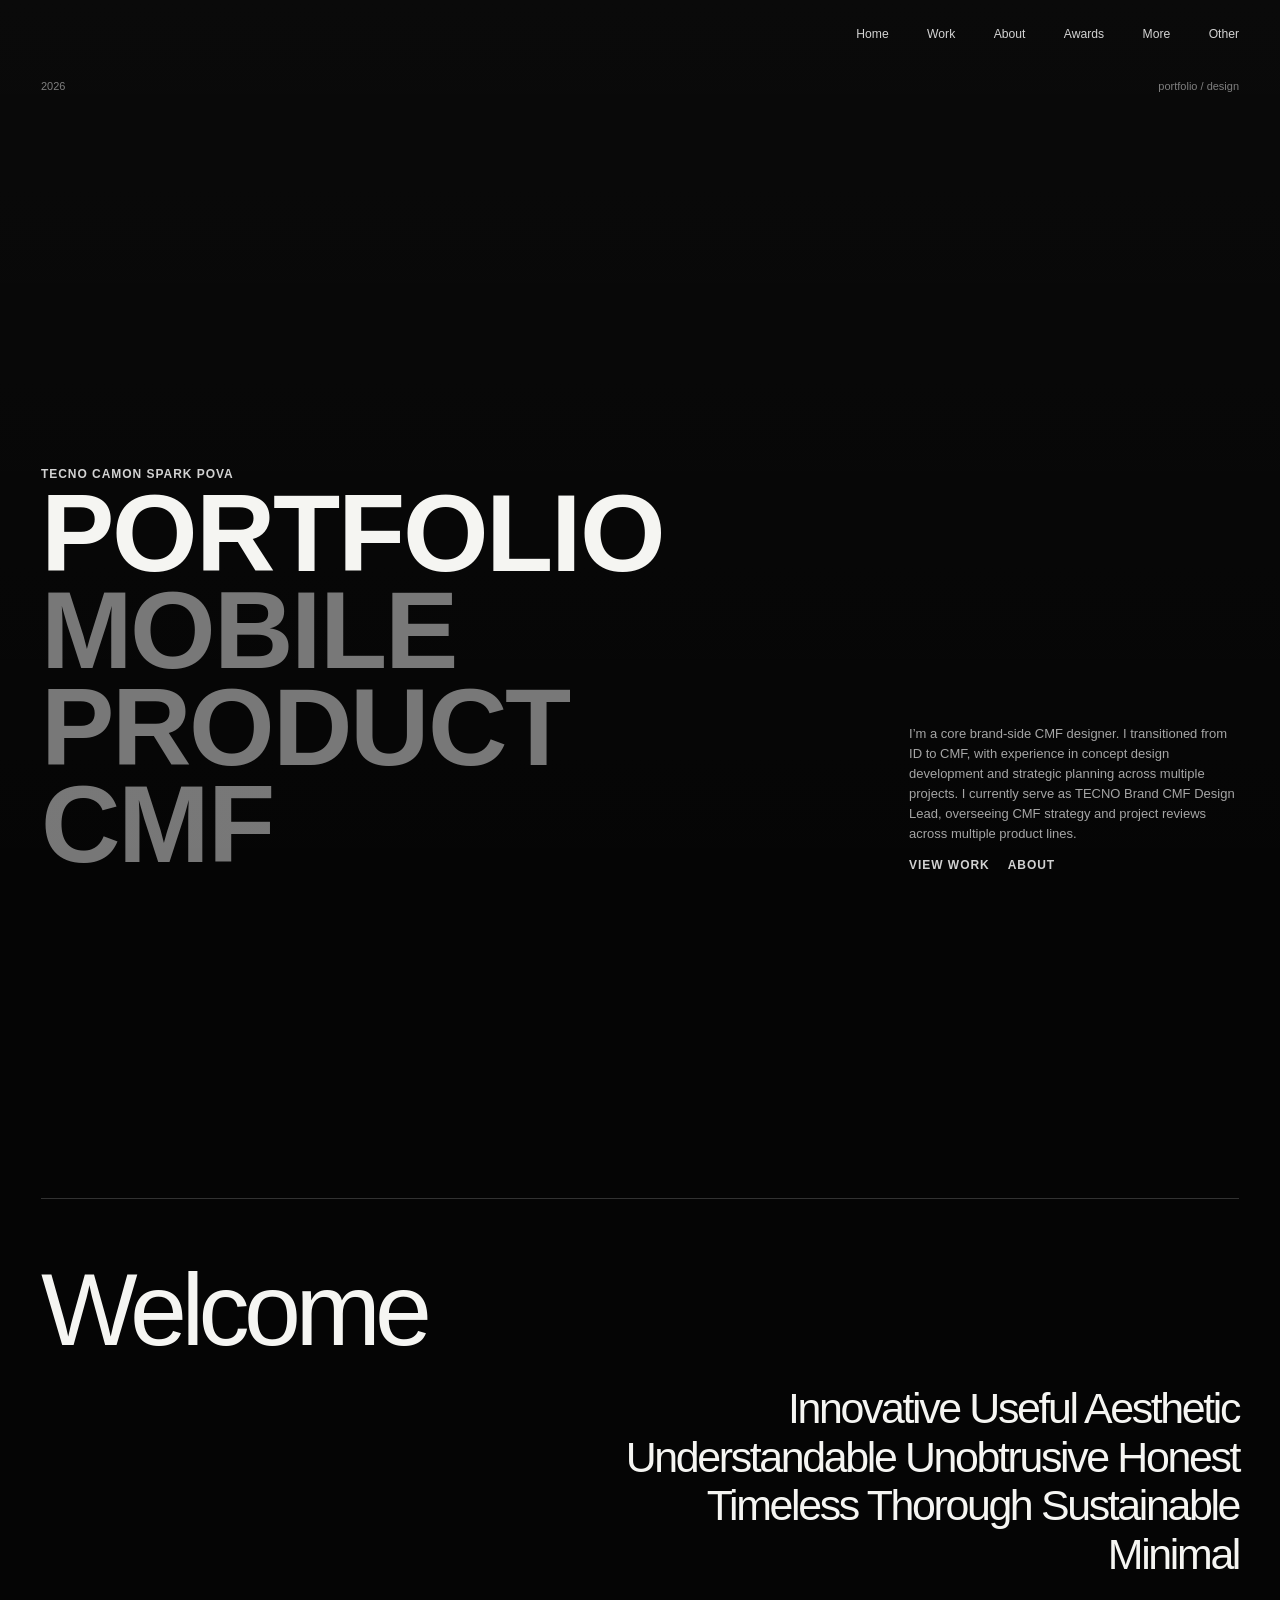
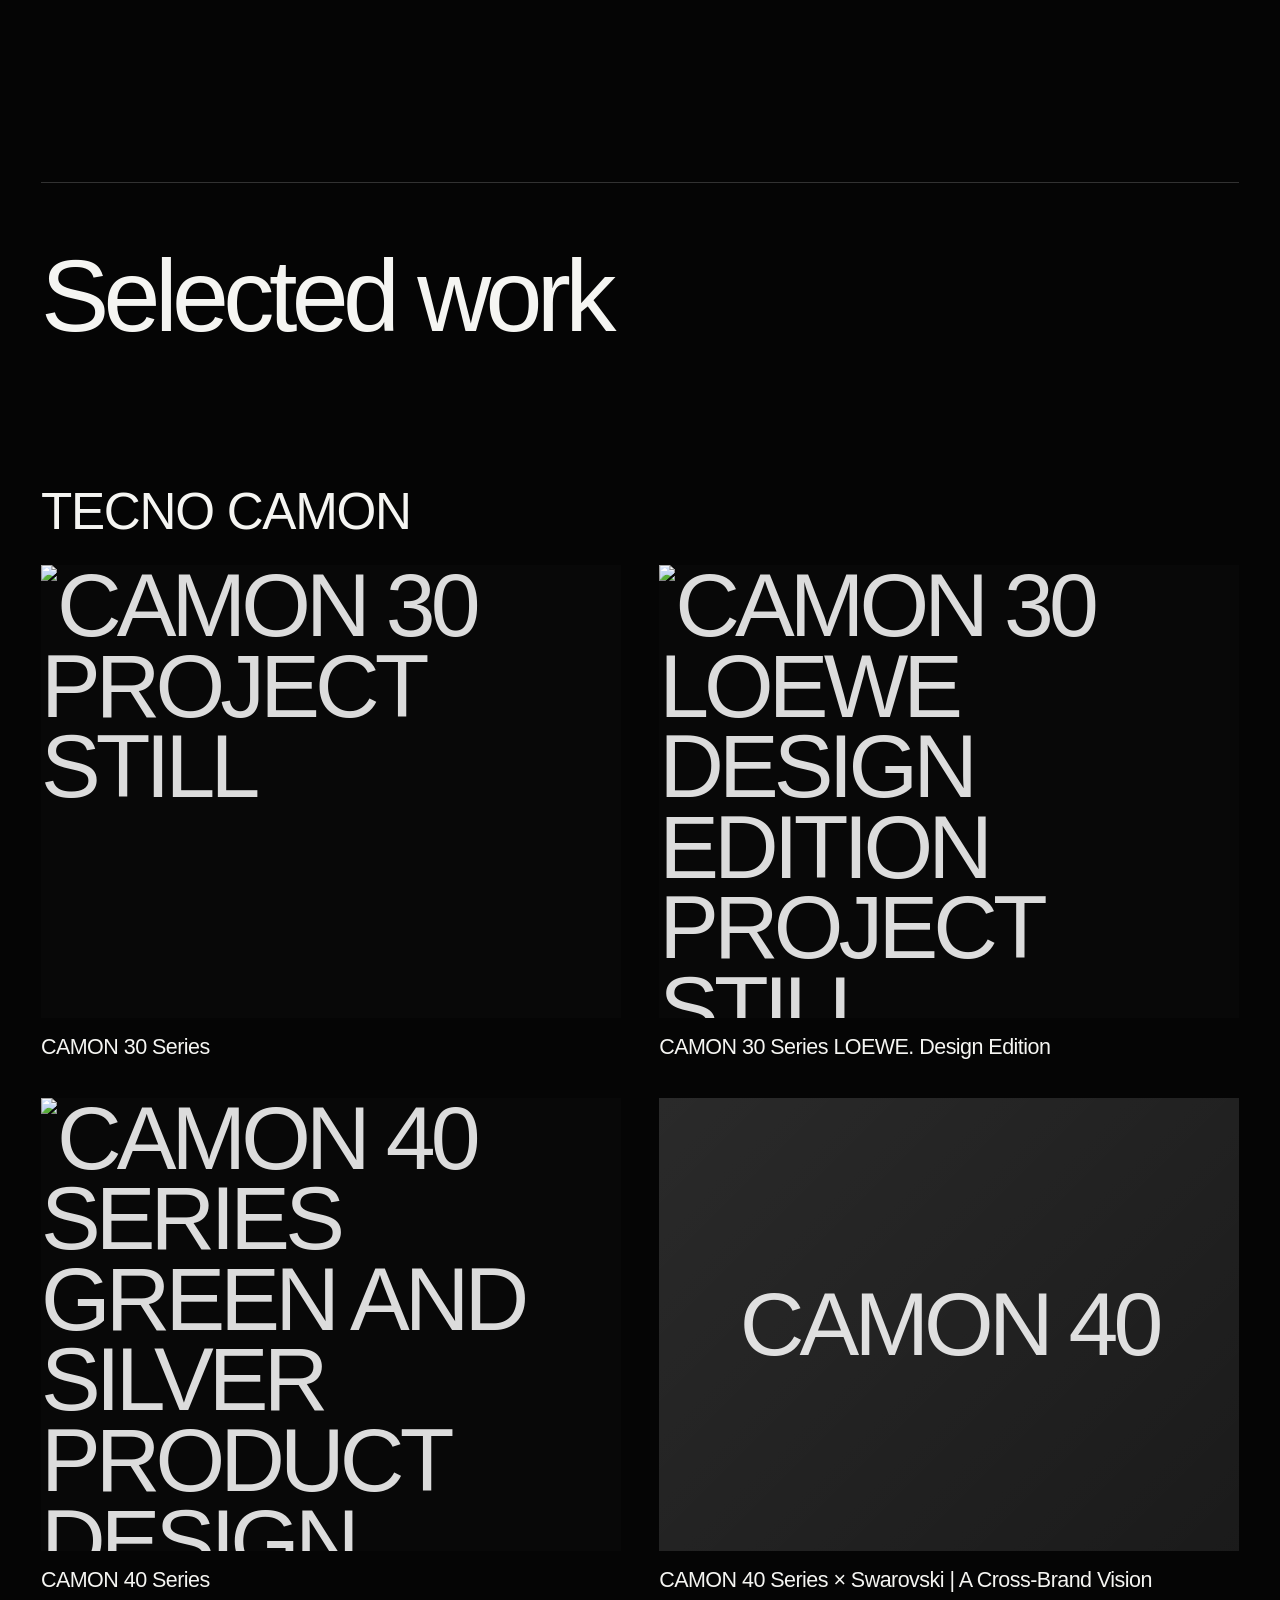
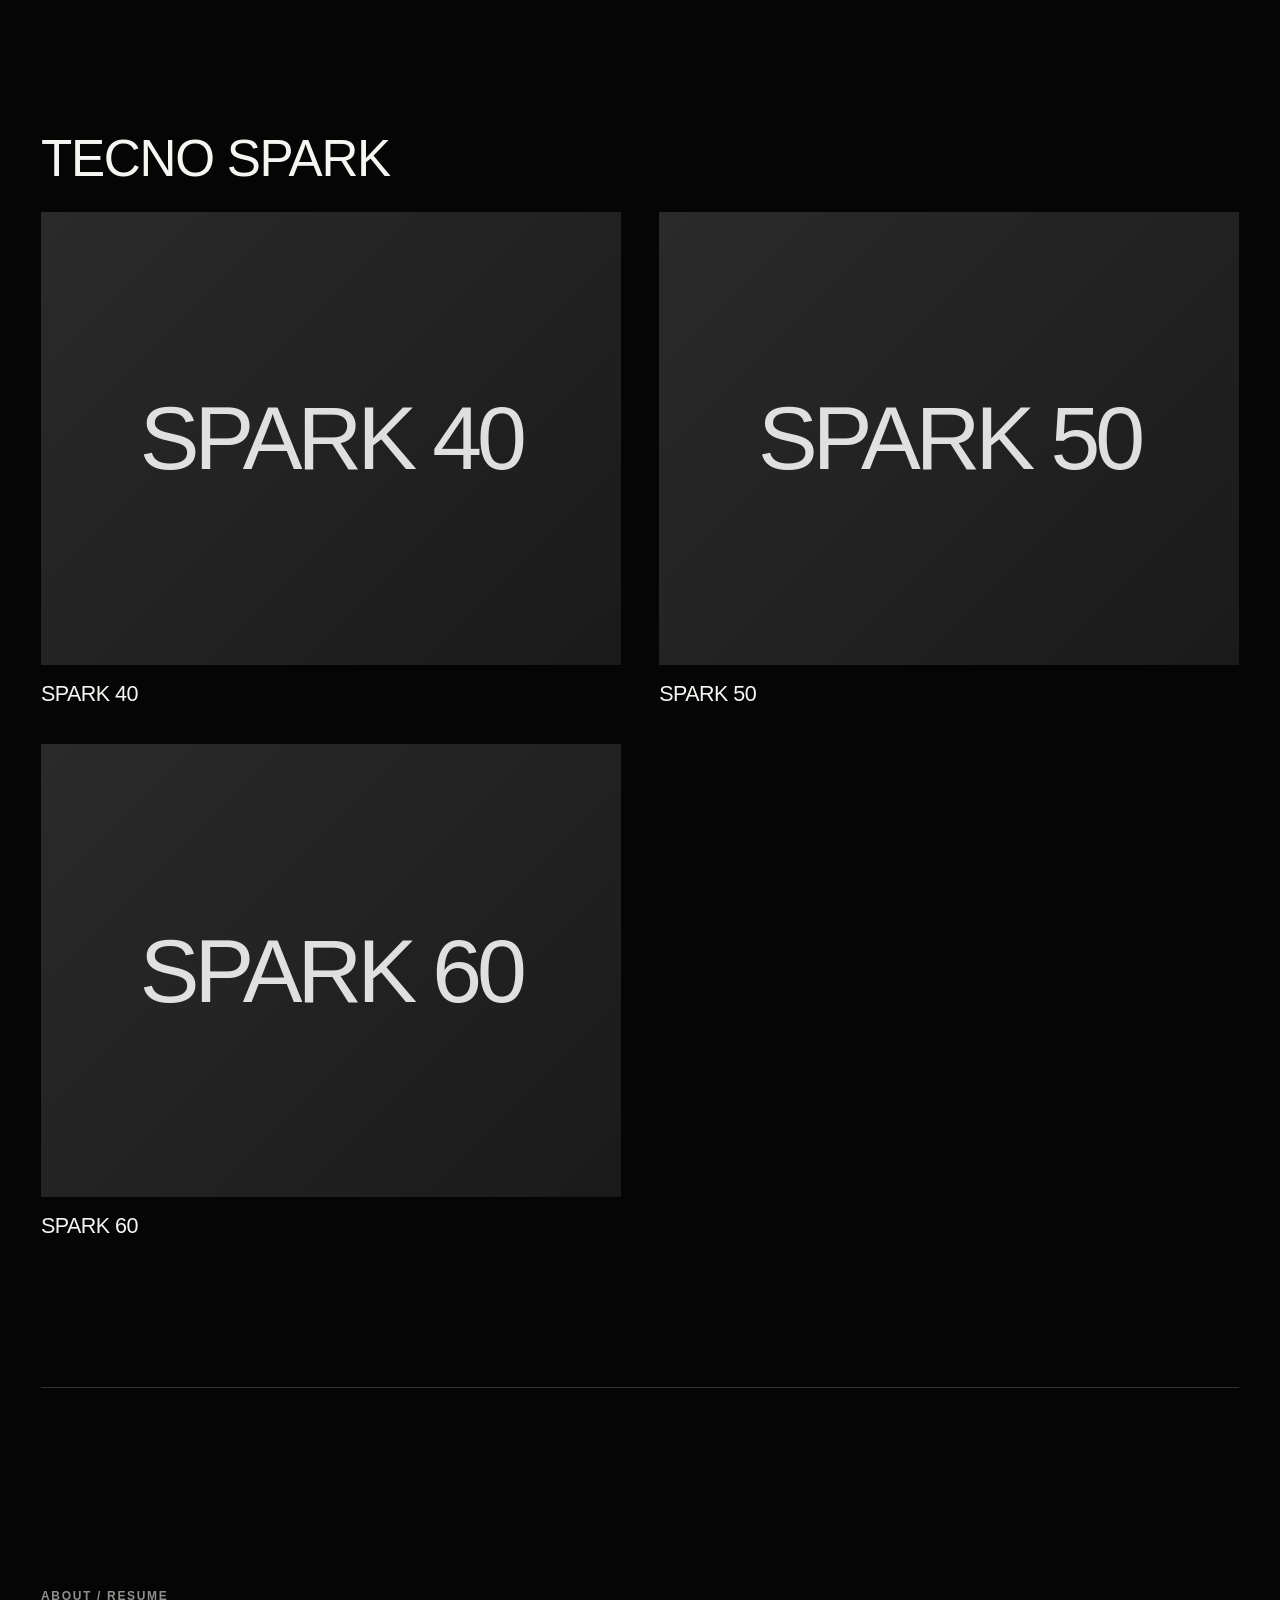
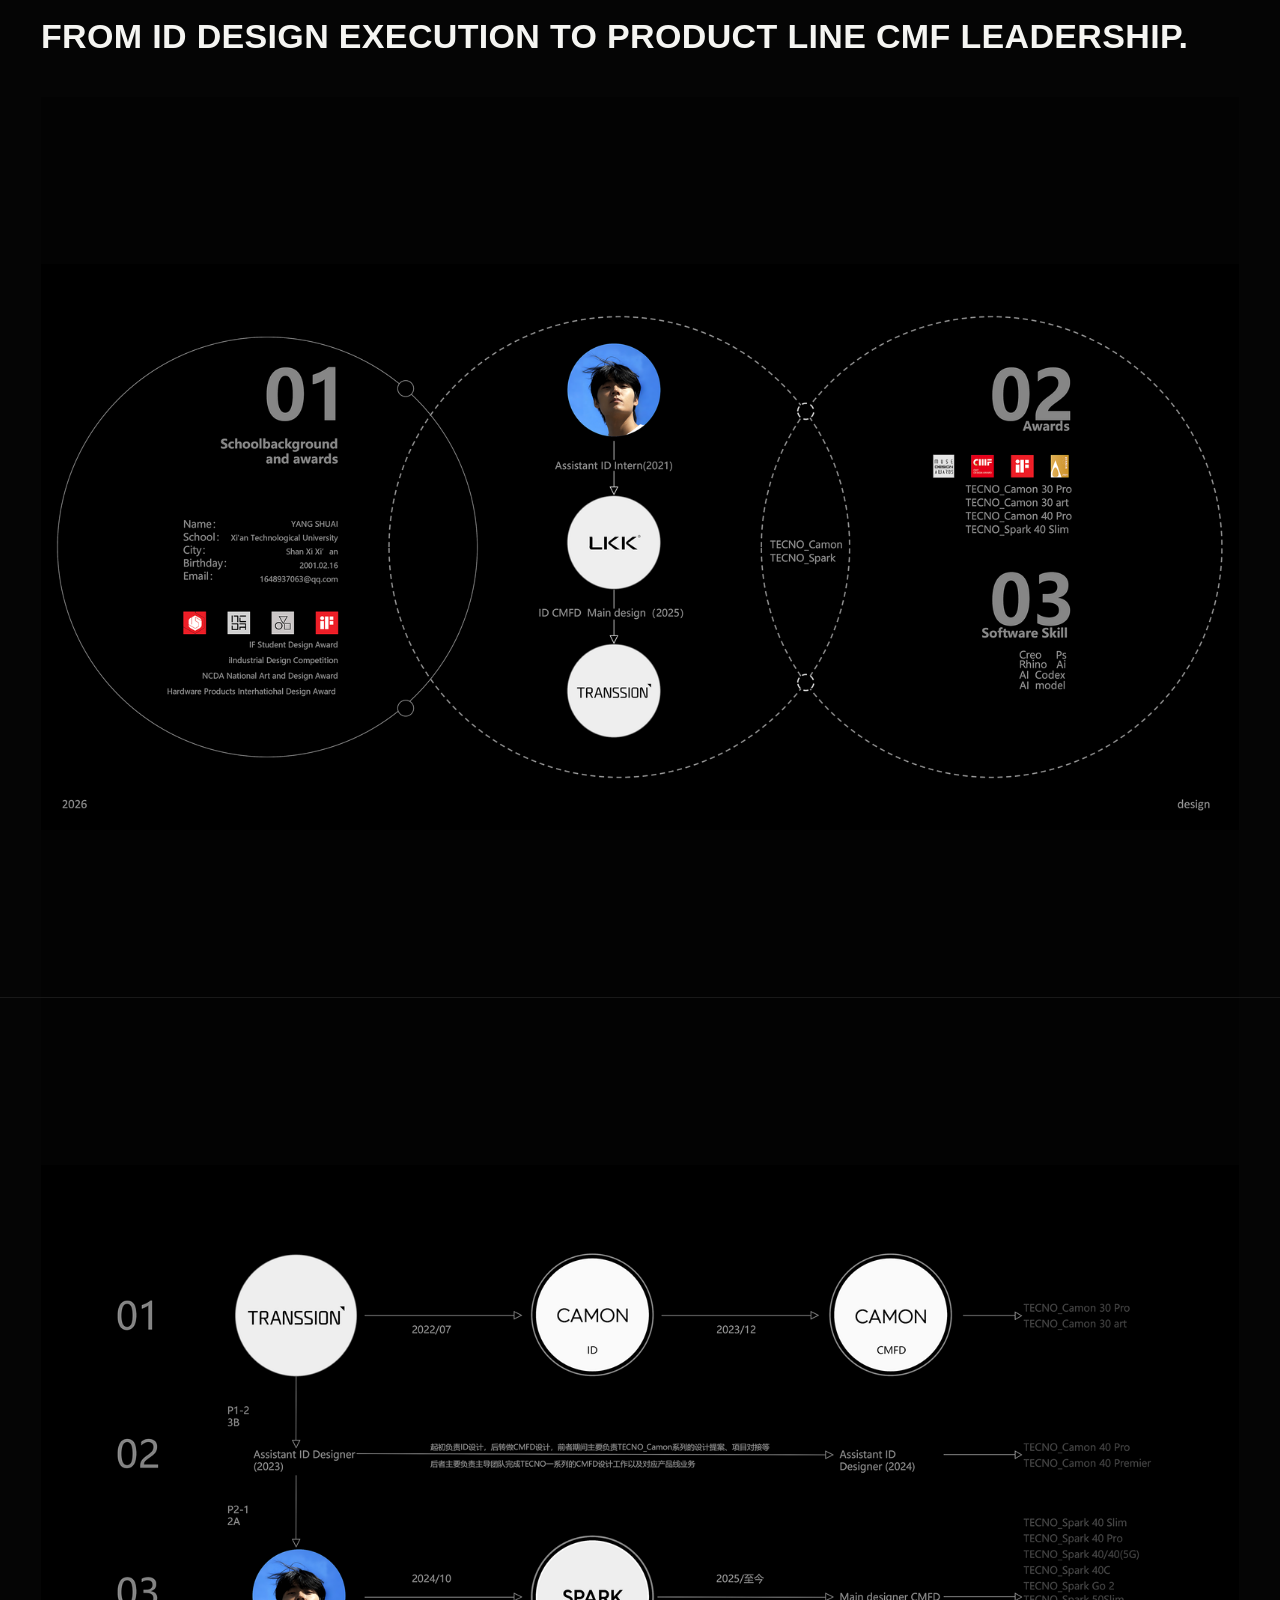
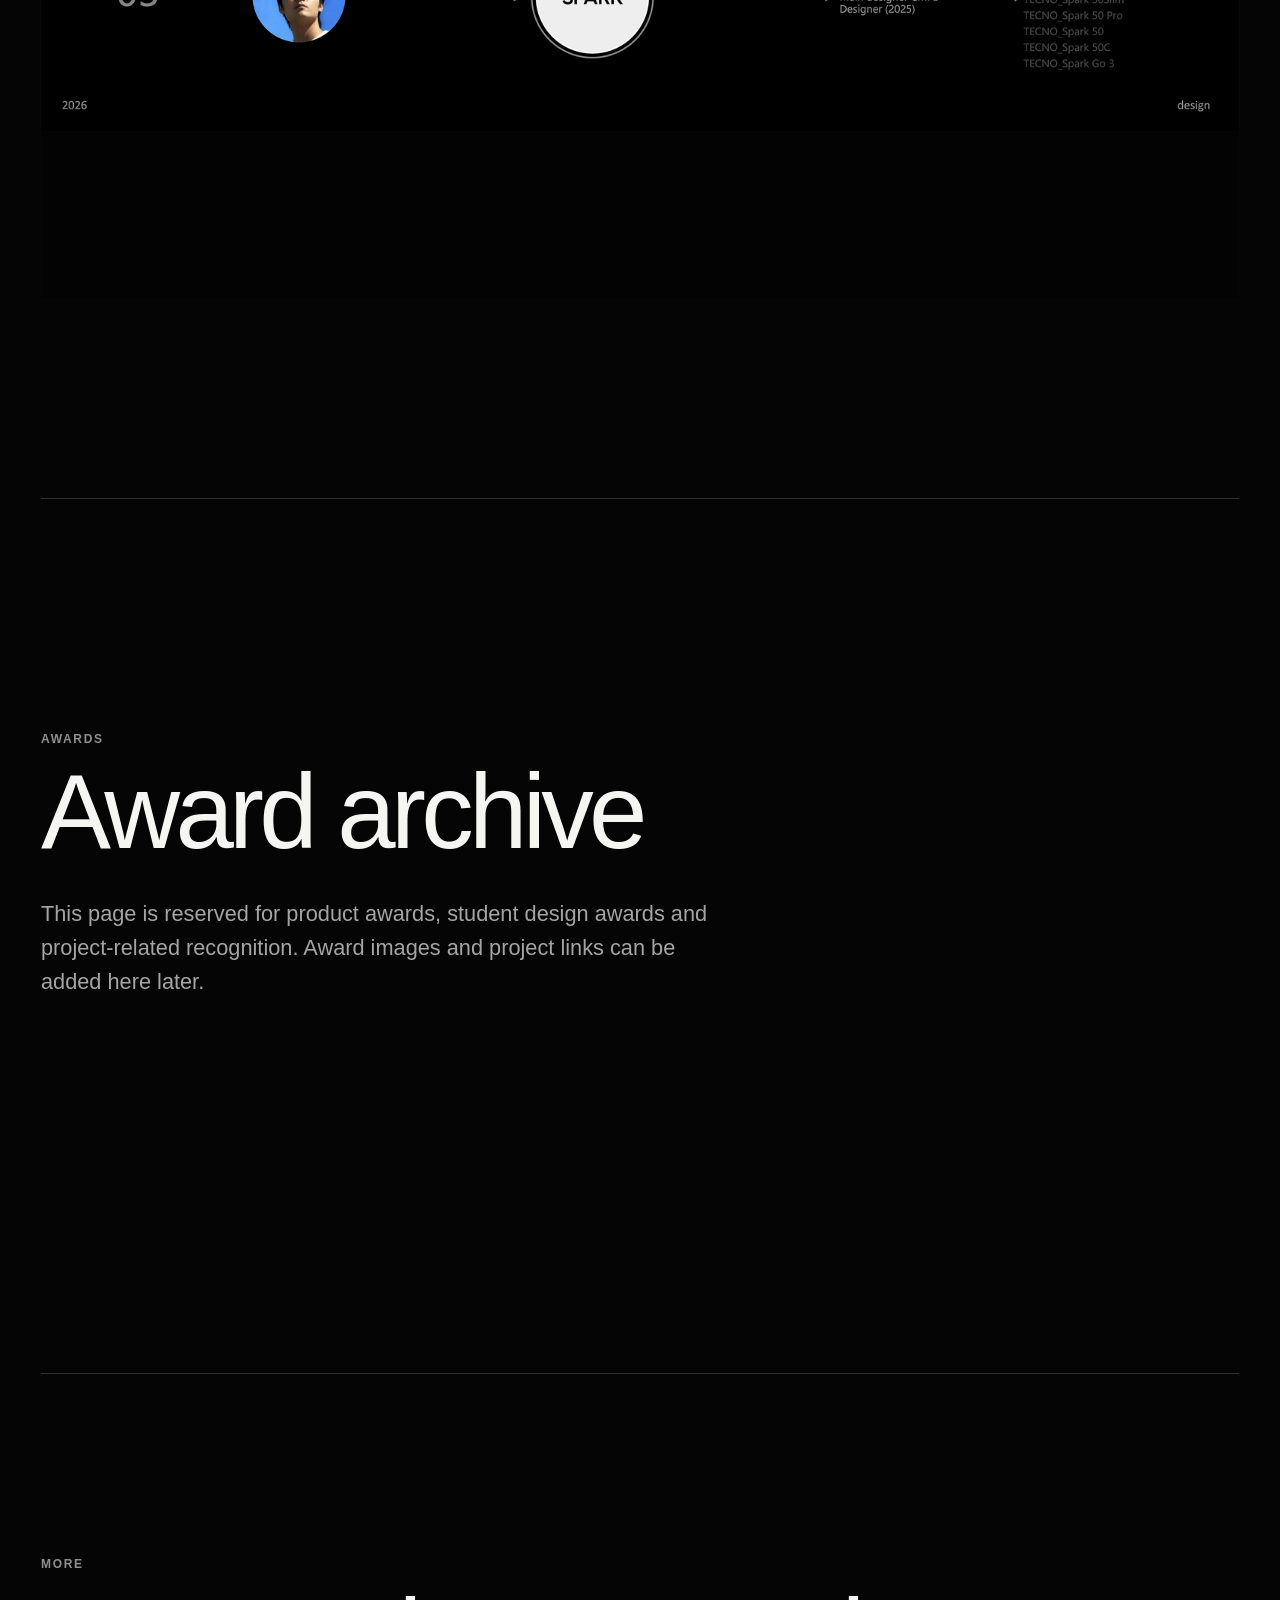
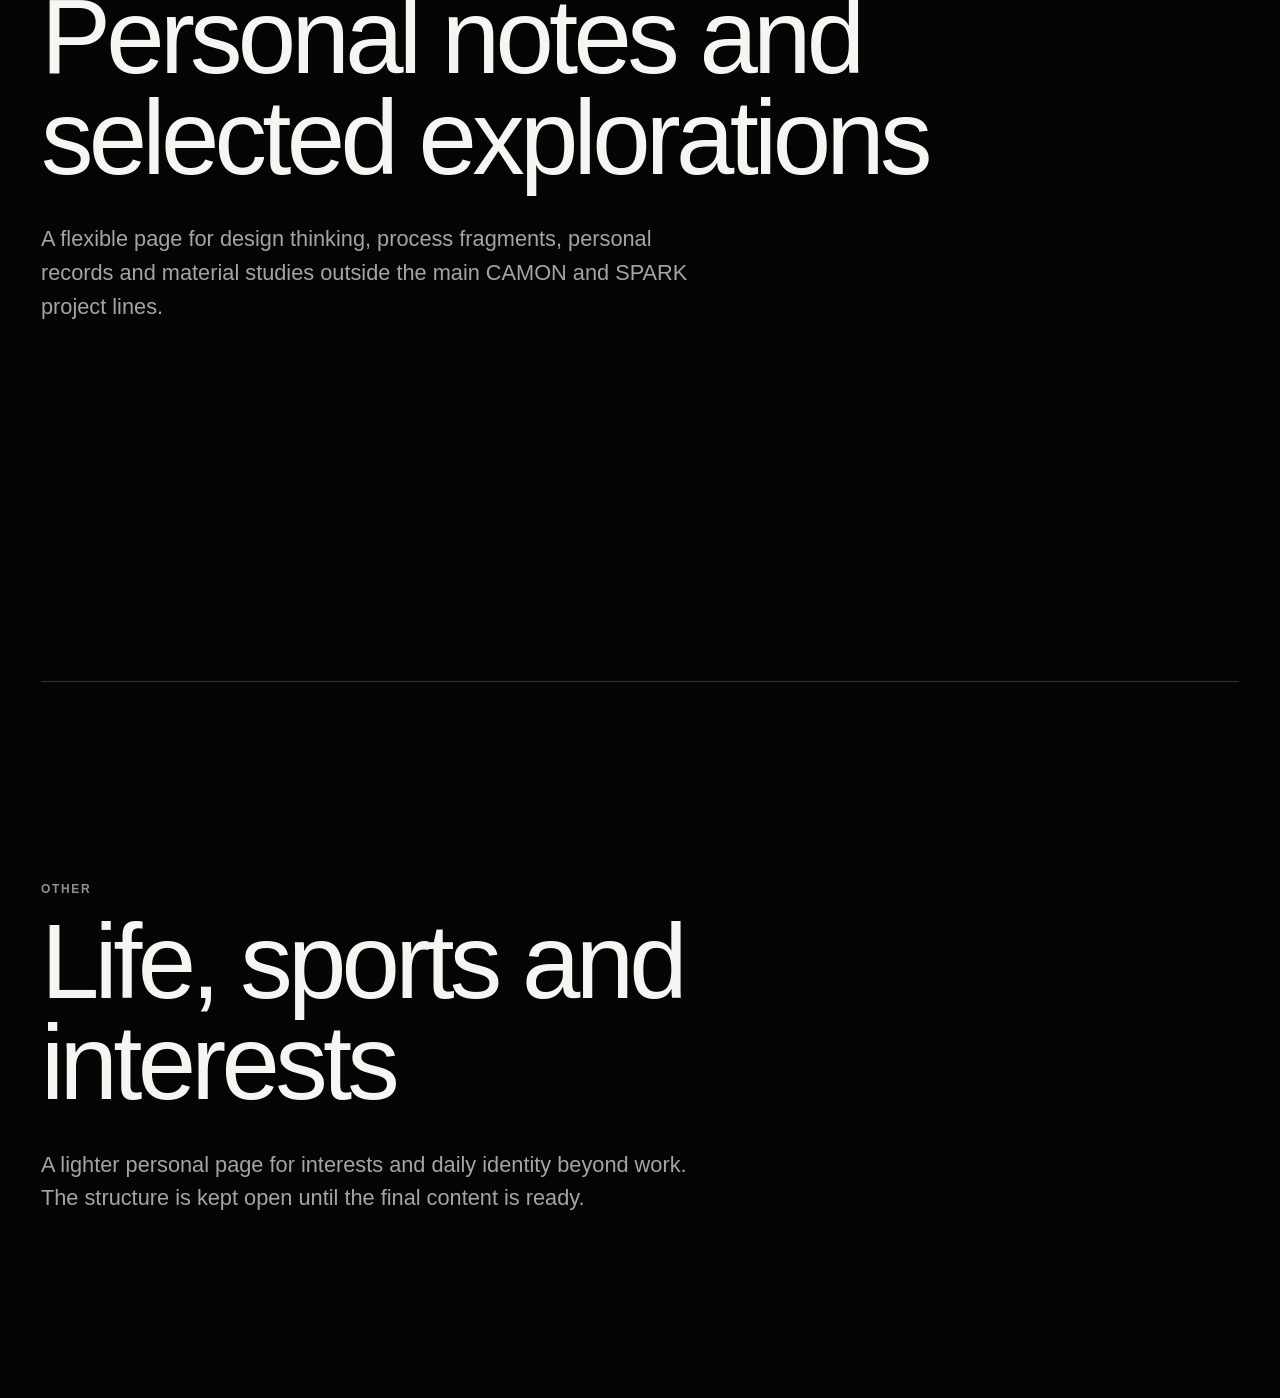
==== index.html @ e318d642 "Add files via upload" ====
<!doctype html>
<html lang="zh-CN">
  <head>
    <meta charset="UTF-8" />
    <meta name="viewport" content="width=device-width, initial-scale=1.0" />
    <link rel="icon" href="data:," />
    <title>Yang Shuai | Mobile Product CMF Lead</title>
    <meta
      name="description"
      content="Yang Shuai portfolio website for mobile product CMF leadership, TECNO CAMON, TECNO SPARK and design exploration."
    />
    <link rel="stylesheet" href="./styles.css?v=20260803-hero-four-lines1" />
  </head>
  <body>
    <div class="site-shell">
      <header class="nav">
        <a class="brand" href="#hero" aria-label="Back to top">YS / CMF</a>
        <nav class="nav-links" aria-label="Primary navigation">
          <a href="#hero">Home</a>
          <a href="#work">Work</a>
          <a href="#profile">About</a>
          <a href="#awards">Awards</a>
          <a href="#more">More</a>
          <a href="#other">Other</a>
        </nav>
      </header>

      <main>
        <section id="hero" class="hero section-dark is-playing">
          <div class="hero-meta">
            <span>2026</span>
            <span>portfolio / design</span>
          </div>

          <div class="hero-sequence" aria-hidden="true">
            <div class="hero-cut-stage">
              <img fetchpriority="high" decoding="async" src="./assets/hero-sequence/01.webp" alt="" />
              <img src="./assets/hero-sequence/02.webp" alt="" />
              <img src="./assets/hero-sequence/03.webp" alt="" />
              <img src="./assets/hero-sequence/04.webp" alt="" />
              <img src="./assets/hero-sequence/05.webp" alt="" />
              <img src="./assets/hero-sequence/06.webp" alt="" />
              <img src="./assets/hero-sequence/07.webp" alt="" />
              <img src="./assets/hero-sequence/08.webp" alt="" />
            </div>
            <div class="hero-column-stage">
              <img fetchpriority="high" decoding="async" style="--i: 0" src="./assets/hero-sequence/01.webp" alt="" />
              <img style="--i: 1" src="./assets/hero-sequence/02.webp" alt="" />
              <img style="--i: 2" src="./assets/hero-sequence/03.webp" alt="" />
              <img style="--i: 3" src="./assets/hero-sequence/04.webp" alt="" />
              <img style="--i: 4" src="./assets/hero-sequence/05.webp" alt="" />
              <img style="--i: 5" src="./assets/hero-sequence/06.webp" alt="" />
              <img style="--i: 6" src="./assets/hero-sequence/07.webp" alt="" />
              <img style="--i: 7" src="./assets/hero-sequence/08.webp" alt="" />
            </div>
          </div>

          <div class="hero-grid">
            <div class="hero-copy reveal">
              <p class="eyebrow">TECNO CAMON SPARK POVA</p>
              <h1>
                <span>PORTFOLIO</span>
                <span>MOBILE</span>
                <span>PRODUCT</span>
              <span>CMF</span>
              </h1>
            </div>

            <aside class="hero-panel reveal">
              <p>
                I’m a core brand-side CMF designer. I transitioned from ID to CMF,
                with experience in concept design development and strategic planning
                across multiple projects. I currently serve as TECNO Brand CMF Design
                Lead, overseeing CMF strategy and project reviews across multiple product lines.
              </p>
              <div class="hero-actions">
                <a href="#work">View Work</a>
                <a href="#profile">About</a>
              </div>
            </aside>
          </div>
        </section>

        <section id="work" class="work-index section">
          <div class="work-heading reveal">
            <div class="work-welcome">
              <h2>Welcome</h2>
              <div class="design-principles" aria-label="Design principles inspired by Dieter Rams">
                <p>Innovative Useful Aesthetic</p>
                <p>Understandable Unobtrusive Honest</p>
                <p>Timeless Thorough Sustainable</p>
                <p>Minimal</p>
              </div>
            </div>
          </div>
          <div class="selected-work-heading reveal">
            <h2>Selected work</h2>
          </div>


          <div class="work-series reveal">
            <h3>TECNO CAMON</h3>
            <div class="work-tile-grid">
              <a class="work-tile work-tile-media" href="./camon30.html" aria-label="CAMON 30 project">
                <div class="work-tile-visual">
                  <img loading="lazy" decoding="async" width="2200" height="1716" class="work-tile-poster" src="./assets/work/camon30/CL8_3_preview.webp" alt="CAMON 30 project still" />
                  <video class="work-tile-video" muted loop playsinline preload="none" poster="./assets/work/camon30/CL8_3_preview.webp">
                    <source data-src="./assets/work/camon30/camon30-hover-web.mp4" type="video/mp4" />
                  </video>
                </div>
                <p>CAMON 30 Series</p>
              </a>
              <a class="work-tile work-tile-media" href="./loewe.html" aria-label="CAMON 30 LOEWE Design Edition project">
                <div class="work-tile-visual">
                  <img loading="lazy" decoding="async" width="2200" height="1716" class="work-tile-poster" src="./assets/work/camon40/CL8_1_preview.webp" alt="CAMON 30 LOEWE Design Edition project still" />
                  <video class="work-tile-video" muted loop playsinline preload="none" poster="./assets/work/camon40/CL8_1_preview.webp">
                    <source data-src="./assets/work/camon40/loewe-hover-web.mp4" type="video/mp4" />
                  </video>
                </div>
                <p>CAMON 30 Series LOEWE. Design Edition</p>
              </a>
              <a class="work-tile work-tile-media work-tile-poster-only" href="./camon40.html" aria-label="CAMON 40 project">
                <div class="work-tile-visual">
                  <img class="work-tile-poster" srcset="./assets/work/camon40/camon40-home-main-green5.web-960.webp 960w, ./assets/work/camon40/camon40-home-main-green5.web.webp 1440w" sizes="100vw" src="./assets/work/camon40/camon40-home-main-green5.web.webp" width="3396" height="2879" loading="lazy" decoding="async" alt="CAMON 40 Series green and silver product design" />
                </div>
                <p>CAMON 40 Series</p>
              </a>
              <a class="work-tile" href="./swarovski.html" aria-label="CAMON 40 Swarovski project">
                <div class="work-tile-visual">CAMON 40</div>
                <p>CAMON 40 Series × Swarovski | A Cross-Brand Vision</p>
              </a>
            </div>
          </div>

          <div class="work-series reveal">
            <h3>TECNO SPARK</h3>
            <div class="work-tile-grid">
              <a class="work-tile" href="#" aria-label="SPARK 40 project">
                <div class="work-tile-visual">SPARK 40</div>
                <p>SPARK 40</p>
              </a>
              <a class="work-tile" href="#" aria-label="SPARK 50 project">
                <div class="work-tile-visual">SPARK 50</div>
                <p>SPARK 50</p>
              </a>
              <a class="work-tile" href="#" aria-label="SPARK 60 project">
                <div class="work-tile-visual">SPARK 60</div>
                <p>SPARK 60</p>
              </a>
            </div>
          </div>
        </section>

        <section id="profile" class="profile profile-image-pages">
          <div class="profile-slogan section-heading reveal">
            <p class="eyebrow">About / Resume</p>
            <h2 class="profile-title-line">FROM ID DESIGN EXECUTION TO PRODUCT LINE CMF LEADERSHIP.</h2>
          </div>

          <article class="profile-image-page reveal" aria-label="Profile resume page 1">
            <img loading="lazy" decoding="async" width="7680" height="3628" srcset="./assets/profile/profile-resume-01-enhanced.web-960.webp 960w, ./assets/profile/profile-resume-01-enhanced.web-1600.webp 1600w, ./assets/profile/profile-resume-01-enhanced.web.webp 3840w" sizes="100vw" src="./assets/profile/profile-resume-01-enhanced.web.webp" alt="Profile Resume Page 1" />
          </article>

          <article class="profile-image-page reveal" aria-label="Profile resume page 2">
            <img loading="lazy" decoding="async" width="7680" height="3628" srcset="./assets/profile/profile-resume-02-enhanced.web-960.webp 960w, ./assets/profile/profile-resume-02-enhanced.web-1600.webp 1600w, ./assets/profile/profile-resume-02-enhanced.web.webp 3840w" sizes="100vw" src="./assets/profile/profile-resume-02-enhanced.web.webp" alt="Profile Resume Page 2" />
          </article>
        </section>

        <section id="awards" class="simple-page section">
          <div class="simple-page-inner reveal">
            <p class="eyebrow">Awards</p>
            <h2>Award archive</h2>
            <p>
              This page is reserved for product awards, student design awards and
              project-related recognition. Award images and project links can be added here later.
            </p>
          </div>
        </section>

        <section id="more" class="simple-page section">
          <div class="simple-page-inner reveal">
            <p class="eyebrow">More</p>
            <h2>Personal notes and selected explorations</h2>
            <p>
              A flexible page for design thinking, process fragments, personal records
              and material studies outside the main CAMON and SPARK project lines.
            </p>
          </div>
        </section>

        <section id="other" class="simple-page section">
          <div class="simple-page-inner reveal">
            <p class="eyebrow">Other</p>
            <h2>Life, sports and interests</h2>
            <p>
              A lighter personal page for interests and daily identity beyond work.
              The structure is kept open until the final content is ready.
            </p>
          </div>
        </section>
      </main>
    </div>

    <script src="./script.js?v=20260629-workmediafix2"></script>
  </body>
</html>
---- styles.css ----
﻿:root {
  --bg: #050505;
  --bg-soft: #0e0e0e;
  --panel: #151515;
  --panel-2: #1d1d1d;
  --line: rgba(255, 255, 255, 0.16);
  --line-strong: rgba(255, 255, 255, 0.32);
  --text: #f5f5f2;
  --muted: #8f8f8c;
  --dim: #5f5f5b;
  --accent: #f5f5f2;
  --accent-deep: #8f8f8c;
  --max: 1220px;
  --radius: 24px;
  font-family: Inter, "SF Pro Display", "Segoe UI", "Microsoft YaHei", Arial, sans-serif;
}

* {
  box-sizing: border-box;
}

html {
  scroll-behavior: smooth;
}

body {
  margin: 0;
  background: var(--bg);
  color: var(--text);
  overflow-x: hidden;
}

a {
  color: inherit;
  text-decoration: none;
}

img {
  display: block;
  max-width: 100%;
}

.site-shell {
  min-height: 100vh;
  background:
    radial-gradient(circle at 75% 0%, rgba(255, 255, 255, 0.08), transparent 28rem),
    linear-gradient(180deg, #050505 0%, #101010 45%, #050505 100%);
}

.nav {
  position: fixed;
  z-index: 40;
  top: 18px;
  left: 50%;
  display: flex;
  width: min(calc(100% - 40px), var(--max));
  transform: translateX(-50%);
  align-items: center;
  justify-content: space-between;
  padding: 12px 16px;
  border: 1px solid rgba(255, 255, 255, 0.1);
  border-radius: 999px;
  background: rgba(8, 8, 8, 0.58);
  backdrop-filter: blur(18px);
}

.brand {
  font-size: 12px;
  font-weight: 700;
  letter-spacing: 0.08em;
}

.nav-links {
  display: flex;
  gap: 18px;
  color: rgba(255, 255, 255, 0.68);
  font-size: 12px;
}

.nav-links a:hover {
  color: var(--text);
}

.section {
  padding: 128px 24px;
  scroll-margin-top: 92px;
}

.section-dark {
  background:
    linear-gradient(180deg, rgba(255, 255, 255, 0.02), transparent),
    var(--bg);
}

.hero {
  position: relative;
  min-height: 100vh;
  padding: 42px 24px 70px;
  overflow: hidden;
  scroll-margin-top: 0;
}

.texture-field {
  position: absolute;
  inset: 0;
  pointer-events: none;
  opacity: 0.76;
}

.texture-line {
  position: absolute;
  width: 54vw;
  height: 54vw;
  border: 1px solid rgba(255, 255, 255, 0.11);
  border-radius: 50%;
}

.texture-line-a {
  right: -18vw;
  top: -10vw;
  animation: drift 16s ease-in-out infinite alternate;
}

.texture-line-b {
  left: -28vw;
  bottom: -20vw;
  border-style: dashed;
  animation: drift 20s ease-in-out infinite alternate-reverse;
}

.texture-dot {
  position: absolute;
  width: 9px;
  height: 9px;
  border-radius: 50%;
  background: var(--accent);
  box-shadow: 0 0 36px rgba(255, 255, 255, 0.5);
}

.texture-dot-a {
  right: 22vw;
  top: 28vh;
}

.texture-dot-b {
  left: 18vw;
  bottom: 20vh;
}

.hero-meta {
  position: relative;
  z-index: 3;
  display: flex;
  justify-content: space-between;
  color: rgba(255, 255, 255, 0.48);
  font-size: 16px;
}

.hero-sequence {
  position: absolute;
  z-index: 2;
  inset: 0;
  display: flex;
  align-items: center;
  justify-content: center;
  pointer-events: none;
  opacity: 0;
  animation: sequenceStage 2.15s ease forwards;
}

.hero-sequence img {
  position: absolute;
  width: min(42vw, 520px);
  max-width: 72vw;
  opacity: 0;
  filter: saturate(0.86) contrast(1.08) brightness(0.9);
  transform: scale(0.88) rotate(-2deg);
  animation: sequenceFrame 2.15s cubic-bezier(0.2, 0.7, 0.2, 1) forwards;
}

.hero-sequence img:nth-child(1) { animation-delay: 0.02s; }
.hero-sequence img:nth-child(2) { animation-delay: 0.16s; transform: scale(0.92) rotate(2deg); }
.hero-sequence img:nth-child(3) { animation-delay: 0.30s; transform: scale(0.86) rotate(-4deg); }
.hero-sequence img:nth-child(4) { animation-delay: 0.44s; transform: scale(0.95) rotate(3deg); }
.hero-sequence img:nth-child(5) { animation-delay: 0.58s; transform: scale(0.9) rotate(-1deg); }
.hero-sequence img:nth-child(6) { animation-delay: 0.72s; transform: scale(0.96) rotate(1deg); }
.hero-sequence img:nth-child(7) { animation-delay: 0.86s; transform: scale(0.88) rotate(-3deg); }
.hero-sequence img:nth-child(8) { animation-delay: 1.00s; transform: scale(1) rotate(0deg); }

.hero-grid {
  position: relative;
  z-index: 3;
  display: grid;
  width: min(100%, 1500px);
  min-height: calc(100vh - 120px);
  margin: 0 auto;
  grid-template-columns: minmax(0, 1fr) 360px;
  gap: 40px;
  align-items: end;
}

.eyebrow,
.small-label,
.panel-label {
  margin: 0 0 16px;
  color: var(--muted);
  font-size: 12px;
  font-weight: 700;
  letter-spacing: 0.14em;
  text-transform: uppercase;
}

.hero h1 {
  margin: 0;
  color: var(--text);
  font-size: clamp(64px, 11vw, 178px);
  font-weight: 850;
  letter-spacing: -0.02em;
  line-height: 0.88;
}

.hero h1 > span {
  display: block;
}

.hero h1 > span:nth-child(n + 2) {
  color: rgba(255, 255, 255, 0.46);
}

.hero-panel,
.identity-card,
.orbit-card,
.timeline-card,
.capability-card,
.series-block,
.contact-card {
  border: 1px solid var(--line);
  background: rgba(255, 255, 255, 0.045);
  backdrop-filter: blur(20px);
}

.hero-panel {
  align-self: end;
  justify-self: end;
  width: min(100%, 330px);
  padding: 0;
  border: 0;
  border-radius: 0;
  background: transparent;
  backdrop-filter: none;
  text-align: left;
}

.hero-panel p {
  margin: 0;
  color: rgba(255, 255, 255, 0.64);
  font-size: 13px;
  line-height: 1.55;
}

.button {
  display: inline-flex;
  min-height: 44px;
  align-items: center;
  justify-content: center;
  padding: 0 18px;
  border-radius: 999px;
  font-size: 13px;
  font-weight: 700;
  transition: transform 0.25s ease, border-color 0.25s ease, background 0.25s ease;
}

.button:hover {
  transform: translateY(-2px);
}

.button-primary {
  background: var(--text);
  color: #050505;
}

.button-secondary {
  border: 1px solid var(--line-strong);
  color: var(--text);
}

.hero-actions,
.contact-actions {
  display: flex;
  flex-wrap: wrap;
  gap: 10px;
  margin-top: 22px;
}

.hero-actions {
  justify-content: flex-start;
  gap: 18px;
  margin-top: 14px;
}

.hero-actions a {
  color: rgba(255, 255, 255, 0.82);
  font-size: 12px;
  font-weight: 700;
  letter-spacing: 0.08em;
  text-transform: uppercase;
}

.hero-actions a:hover {
  color: var(--accent);
}

.section-heading {
  width: min(100%, var(--max));
  margin: 0 auto 54px;
}

.section-heading h2 {
  max-width: 850px;
  margin: 0;
  font-size: clamp(38px, 6vw, 76px);
  line-height: 0.98;
  letter-spacing: -0.02em;
}

.profile-layout {
  display: grid;
  width: min(100%, var(--max));
  margin: 0 auto;
  grid-template-columns: 360px minmax(0, 1fr);
  gap: 24px;
}

.identity-card {
  align-self: start;
  padding: 22px;
  border-radius: var(--radius);
}

.portrait-frame {
  margin-bottom: 24px;
  overflow: hidden;
  border-radius: 18px;
  background: #111;
}

.portrait-frame img {
  width: 100%;
  height: 210px;
  object-fit: cover;
  object-position: center;
  opacity: 0.92;
}

.identity-card h3 {
  margin: 0 0 12px;
  font-size: 28px;
}

.muted {
  color: var(--muted);
}

.text-link {
  display: inline-block;
  margin-top: 16px;
  color: var(--accent);
  font-size: 14px;
}

.resume-system {
  display: grid;
  grid-template-columns: 1fr 1.4fr 1fr;
  gap: 18px;
}

.orbit-card,
.timeline-card {
  position: relative;
  min-height: 420px;
  padding: 30px;
  border-radius: 999px;
}

.orbit-card::before {
  content: "";
  position: absolute;
  inset: 18px;
  border: 1px dashed rgba(255, 255, 255, 0.18);
  border-radius: inherit;
  pointer-events: none;
}

.orbit-number {
  display: block;
  margin-bottom: 70px;
  color: rgba(255, 255, 255, 0.48);
  font-size: 52px;
  font-weight: 800;
}

.orbit-card h3,
.timeline-node strong {
  display: block;
  margin-bottom: 16px;
  font-size: 18px;
}

.orbit-card ul {
  position: relative;
  z-index: 1;
  margin: 0;
  padding: 0;
  color: rgba(255, 255, 255, 0.72);
  list-style: none;
  line-height: 1.8;
}

.tag-list {
  display: flex;
  flex-wrap: wrap;
  gap: 8px;
}

.tag-list li {
  padding: 8px 10px;
  border: 1px solid var(--line);
  border-radius: 999px;
  line-height: 1;
}

.timeline-card {
  display: grid;
  gap: 20px;
  border-radius: var(--radius);
}

.timeline-node {
  position: relative;
  padding-left: 28px;
}

.timeline-node::before {
  content: "";
  position: absolute;
  top: 7px;
  left: 0;
  width: 10px;
  height: 10px;
  border-radius: 50%;
  background: var(--accent);
}

.timeline-node::after {
  content: "";
  position: absolute;
  top: 24px;
  left: 4px;
  width: 1px;
  height: calc(100% + 10px);
  background: var(--line);
}

.timeline-node:last-child::after {
  display: none;
}

.timeline-node span {
  color: var(--muted);
  font-size: 12px;
}

.timeline-node p {
  margin: 0;
  color: rgba(255, 255, 255, 0.72);
  line-height: 1.65;
}

.capability-grid {
  display: grid;
  width: min(100%, var(--max));
  margin: 0 auto;
  grid-template-columns: repeat(4, 1fr);
  gap: 16px;
}

.capability-card {
  min-height: 300px;
  padding: 26px;
  border-radius: var(--radius);
  transition: transform 0.25s ease, border-color 0.25s ease, background 0.25s ease;
}

.capability-card:hover {
  transform: translateY(-4px);
  border-color: rgba(255, 255, 255, 0.38);
  background: rgba(255, 255, 255, 0.055);
}

.capability-card span,
.series-index {
  color: var(--accent);
  font-weight: 800;
}

.capability-card h3 {
  margin: 70px 0 18px;
  font-size: 22px;
  line-height: 1.05;
}

.capability-card p {
  color: rgba(255, 255, 255, 0.68);
  line-height: 1.65;
}

.project-series {
  display: grid;
  width: min(100%, var(--max));
  margin: 0 auto;
  gap: 28px;
}

.series-block {
  padding: 26px;
  border-radius: 28px;
}

.series-intro {
  display: grid;
  grid-template-columns: 72px minmax(0, 760px);
  gap: 20px;
  align-items: start;
  margin-bottom: 24px;
}

.series-index {
  margin: 0;
  font-size: 40px;
}

.series-intro h3 {
  margin: 0 0 10px;
  font-size: clamp(34px, 5vw, 66px);
  line-height: 0.95;
}

.series-intro p:last-child {
  margin: 0;
  color: rgba(255, 255, 255, 0.68);
  line-height: 1.7;
}

.work-grid {
  display: grid;
  grid-template-columns: repeat(4, 1fr);
  gap: 14px;
}

.work-grid-wide {
  grid-template-columns: repeat(3, 1fr);
}

.work-card {
  display: grid;
  min-height: 390px;
  overflow: hidden;
  border: 1px solid var(--line);
  border-radius: 20px;
  background: #0b0b0b;
  transition: transform 0.25s ease, border-color 0.25s ease;
}

.work-card:hover {
  transform: translateY(-4px);
  border-color: rgba(255, 255, 255, 0.34);
}

.placeholder-visual,
.template-visual,
.explore-tile {
  display: flex;
  align-items: center;
  justify-content: center;
  background:
    linear-gradient(145deg, rgba(255, 255, 255, 0.9), rgba(86, 86, 86, 0.95)),
    var(--accent);
  color: #071000;
  font-weight: 850;
}

.placeholder-visual {
  min-height: 190px;
  padding: 24px;
  text-align: center;
}

.work-meta {
  display: flex;
  flex-direction: column;
  padding: 20px;
}

.work-meta span,
.work-meta em {
  color: var(--muted);
  font-size: 12px;
  font-style: normal;
}

.work-meta strong {
  margin: 14px 0 10px;
  font-size: 22px;
  line-height: 1.05;
}

.work-meta p {
  margin: 0 0 20px;
  color: rgba(255, 255, 255, 0.68);
  line-height: 1.6;
}

.work-meta em {
  margin-top: auto;
  color: var(--accent);
}

.exploration-strip {
  display: grid;
  grid-template-columns: repeat(4, 1fr);
  gap: 14px;
}

.explore-tile {
  min-height: 220px;
  border-radius: 20px;
}

.template-grid {
  display: grid;
  width: min(100%, var(--max));
  margin: 0 auto;
  grid-template-columns: 0.9fr 1.1fr;
  gap: 24px;
}

.template-visual {
  min-height: 580px;
  border-radius: 28px;
}

.template-steps {
  display: grid;
  gap: 12px;
}

.template-steps div {
  padding: 22px;
  border: 1px solid var(--line);
  border-radius: 18px;
  background: rgba(255, 255, 255, 0.045);
}

.template-steps span {
  display: inline-block;
  margin-right: 14px;
  color: var(--accent);
  font-weight: 800;
}

.template-steps strong {
  font-size: 19px;
}

.template-steps p {
  margin: 12px 0 0;
  color: rgba(255, 255, 255, 0.66);
  line-height: 1.6;
}

.contact-card {
  width: min(100%, 960px);
  margin: 0 auto;
  padding: 48px;
  border-radius: 32px;
}

.contact-card h2 {
  margin: 0 0 18px;
  font-size: clamp(34px, 5vw, 64px);
  line-height: 1;
}

.contact-card p {
  max-width: 700px;
  color: rgba(255, 255, 255, 0.72);
  line-height: 1.75;
}

.reveal {
  opacity: 0;
  transform: translateY(24px);
  transition: opacity 0.7s ease, transform 0.7s ease;
}

.reveal.is-visible {
  opacity: 1;
  transform: translateY(0);
}

@keyframes drift {
  from {
    transform: translate3d(0, 0, 0) rotate(0deg);
  }
  to {
    transform: translate3d(26px, 18px, 0) rotate(6deg);
  }
}

@media (max-width: 1100px) {
  .hero-grid,
  .profile-layout,
  .template-grid {
    grid-template-columns: 1fr;
  }

  .hero-grid {
    align-content: end;
  }

  .hero-panel {
    max-width: 360px;
  }

  .resume-system,
  .capability-grid,
  .work-grid,
  .work-grid-wide,
  .exploration-strip {
    grid-template-columns: repeat(2, 1fr);
  }

  .orbit-card {
    border-radius: 28px;
  }
}

@media (max-width: 760px) {
  .nav {
    top: 10px;
    width: calc(100% - 20px);
  }

  .nav-links {
    display: none;
  }

  .section {
    padding: 86px 16px;
  }

  .hero {
    min-height: 92vh;
    padding: 28px 16px 48px;
  }

  .hero-meta {
    padding-top: 64px;
    font-size: 13px;
  }

  .hero-grid {
    min-height: calc(92vh - 100px);
    gap: 24px;
  }

  .hero h1 {
    font-size: clamp(54px, 18vw, 86px);
  }

  .series-block,
  .contact-card {
    padding: 20px;
  }

  .hero-panel {
    width: min(100%, 300px);
    justify-self: end;
  }

  .section-heading {
    margin-bottom: 34px;
  }

  .resume-system,
  .capability-grid,
  .work-grid,
  .work-grid-wide,
  .exploration-strip {
    grid-template-columns: 1fr;
  }

  .identity-card h3 {
    font-size: 24px;
  }

  .orbit-card,
  .timeline-card {
    min-height: auto;
  }

  .orbit-number {
    margin-bottom: 30px;
  }

  .series-intro {
    grid-template-columns: 1fr;
  }

  .work-card {
    min-height: auto;
  }

  .template-visual {
    min-height: 360px;
  }
}

@media (max-width: 420px) {
  .hero h1 {
    font-size: 48px;
  }

  .section-heading h2,
  .series-intro h3,
  .contact-card h2 {
    font-size: 34px;
  }
}




.hero h1.is-split .hero-char {
  display: inline-block;
  opacity: 0;
  transform: translateY(0.38em) scale(0.96);
  filter: blur(12px);
  animation: heroCharacterReveal 0.62s cubic-bezier(0.18, 0.86, 0.24, 1) forwards;
  animation-delay: calc(1.38s + var(--char-delay, 0ms));
}

@keyframes sequenceStage {
  0% { opacity: 0; transform: scale(0.98); }
  8% { opacity: 1; }
  72% { opacity: 1; }
  100% { opacity: 0; transform: scale(1.04); }
}

@keyframes sequenceFrame {
  0%, 5% { opacity: 0; clip-path: inset(48% 48% 48% 48%); filter: blur(14px) saturate(0.7); }
  9%, 15% { opacity: 0.9; clip-path: inset(0 0 0 0); filter: blur(0) saturate(0.9) contrast(1.1); }
  23%, 100% { opacity: 0; clip-path: inset(0 0 0 0); filter: blur(10px) saturate(0.75); }
}

@keyframes heroCharacterReveal {
  0% { opacity: 0; transform: translateY(0.38em) scale(0.96); filter: blur(12px); }
  45% { opacity: 1; filter: blur(2px); }
  100% { opacity: 1; transform: translateY(0) scale(1); filter: blur(0); }
}

@media (prefers-reduced-motion: reduce) {
  .hero-sequence,
  .hero-sequence img,
  .hero h1.is-split .hero-char {
    animation: none;
    opacity: 1;
    transform: none;
    filter: none;
  }
  .hero-sequence {
    display: none;
  }
}


/* MP4-inspired refined hero sequence: cut frames -> vertical stack -> typography cut-in */
.hero-sequence {
  z-index: 2;
  opacity: 1;
  animation: refinedSequenceStage 3.15s ease forwards;
}

.hero-cut-stage,
.hero-column-stage {
  position: absolute;
  inset: 0;
  display: flex;
  align-items: center;
  justify-content: center;
}

.hero-cut-stage img {
  position: absolute;
  width: min(30vw, 340px);
  max-width: 58vw;
  aspect-ratio: 1;
  object-fit: cover;
  opacity: 0;
  border-radius: 6px;
  filter: saturate(0.72) contrast(1.12) brightness(0.82);
  transform: translate3d(0, 0, 0) scale(0.78);
  animation: heroQuickCut 1.42s steps(1, end) forwards;
}

.hero-cut-stage img:nth-child(1) { animation-delay: 0.00s; }
.hero-cut-stage img:nth-child(2) { animation-delay: 0.12s; }
.hero-cut-stage img:nth-child(3) { animation-delay: 0.24s; }
.hero-cut-stage img:nth-child(4) { animation-delay: 0.36s; }
.hero-cut-stage img:nth-child(5) { animation-delay: 0.48s; }
.hero-cut-stage img:nth-child(6) { animation-delay: 0.60s; }
.hero-cut-stage img:nth-child(7) { animation-delay: 0.72s; }
.hero-cut-stage img:nth-child(8) { animation-delay: 0.84s; }

.hero-column-stage {
  opacity: 0;
  transform: scaleX(1);
  animation: heroColumnStage 1.55s cubic-bezier(0.2, 0.8, 0.2, 1) 1.08s forwards;
}

.hero-column-stage::after {
  content: "";
  position: absolute;
  width: 1px;
  height: 360px;
  background: rgba(255, 255, 255, 0.18);
  opacity: 0;
  transform: scaleY(0.5);
  animation: heroColumnHairline 1.2s ease 1.55s forwards;
}

.hero-column-stage img {
  position: absolute;
  width: 92px;
  height: 46px;
  object-fit: cover;
  opacity: 0;
  border-radius: 2px;
  filter: saturate(0.78) contrast(1.08) brightness(0.86);
  transform:
    translate3d(calc((var(--i) - 3.5) * 15px), calc((var(--i) - 3.5) * 12px), 0)
    scale(1.8);
  animation: heroColumnTile 1.46s cubic-bezier(0.18, 0.86, 0.24, 1) forwards;
  animation-delay: calc(1.12s + var(--i) * 42ms);
}

.hero h1.is-split > span {
  overflow: hidden;
  clip-path: inset(0 100% 0 0);
  animation: heroLineCutLeft 0.72s cubic-bezier(0.16, 0.84, 0.22, 1) forwards;
}

.hero h1.is-split > span:nth-child(1) { animation-delay: 2.34s; }
.hero h1.is-split > span:nth-child(2) { animation-name: heroLineCutVertical; animation-delay: 2.46s; }
.hero h1.is-split > span:nth-child(3) { animation-name: heroLineCutRight; animation-delay: 2.58s; }
.hero h1.is-split > span:nth-child(4) { animation-name: heroLineCutVertical; animation-delay: 2.70s; }

.hero h1.is-split .hero-char {
  opacity: 0;
  transform: translateY(0.44em) scale(0.94);
  filter: blur(14px);
  animation: heroCharacterReveal 0.58s cubic-bezier(0.18, 0.86, 0.24, 1) forwards;
  animation-delay: calc(2.42s + var(--char-delay, 0ms));
}

@keyframes refinedSequenceStage {
  0% { opacity: 1; }
  82% { opacity: 1; }
  100% { opacity: 0; }
}

@keyframes heroQuickCut {
  0% {
    opacity: 0;
    clip-path: inset(45% 45% 45% 45%);
    transform: scale(0.6) rotate(-4deg);
    filter: blur(12px) saturate(0.6);
  }
  7%, 15% {
    opacity: 0.9;
    clip-path: inset(0 0 0 0);
    transform: scale(0.9) rotate(0deg);
    filter: blur(0) saturate(0.82) contrast(1.12) brightness(0.86);
  }
  16%, 100% {
    opacity: 0;
    clip-path: inset(0 0 0 0);
    transform: scale(0.94) rotate(2deg);
    filter: blur(8px) saturate(0.65);
  }
}

@keyframes heroColumnStage {
  0% { opacity: 0; transform: scale(0.92); }
  12% { opacity: 1; transform: scale(1); }
  68% { opacity: 1; transform: scaleX(0.72) scaleY(1.02); }
  100% { opacity: 0; transform: scaleX(0.05) scaleY(1.12); }
}

@keyframes heroColumnTile {
  0% {
    opacity: 0;
    transform: translate3d(0, 0, 0) scale(1.24);
    clip-path: inset(38% 38% 38% 38%);
  }
  18% {
    opacity: 0.92;
    transform: translate3d(0, calc((var(--i) - 3.5) * 50px), 0) scale(1);
    clip-path: inset(0 0 0 0);
  }
  64% {
    opacity: 0.88;
    transform: translate3d(0, calc((var(--i) - 3.5) * 50px), 0) scale(1);
  }
  100% {
    opacity: 0;
    transform: translate3d(0, calc((var(--i) - 3.5) * 50px), 0) scaleX(0.12) scaleY(1.08);
    clip-path: inset(0 48% 0 48%);
  }
}

@keyframes heroColumnHairline {
  0% { opacity: 0; transform: scaleY(0.25); }
  30% { opacity: 0.38; transform: scaleY(1); }
  100% { opacity: 0; transform: scaleY(1.08); }
}

@keyframes heroLineCutLeft {
  0% { clip-path: inset(0 100% 0 0); transform: translateX(-0.12em); }
  100% { clip-path: inset(0 0 0 0); transform: translateX(0); }
}

@keyframes heroLineCutRight {
  0% { clip-path: inset(0 0 0 100%); transform: translateX(0.12em); }
  100% { clip-path: inset(0 0 0 0); transform: translateX(0); }
}

@keyframes heroLineCutVertical {
  0% { clip-path: inset(52% 0 48% 0); transform: translateY(0.08em); }
  100% { clip-path: inset(0 0 0 0); transform: translateY(0); }
}

@media (max-width: 760px) {
  .hero-cut-stage img {
    width: min(46vw, 220px);
  }

  .hero-column-stage img {
    width: 64px;
    height: 34px;
  }

  .hero-column-stage::after {
    height: 260px;
  }
}

/* Specificity lock for the refined hero animation, preventing older sequence rules from leaking into nested stages. */
.hero-sequence .hero-cut-stage img {
  width: min(30vw, 340px);
  max-width: 58vw;
  opacity: 0;
  transform: translate3d(0, 0, 0) scale(0.78);
  animation-name: heroQuickCut;
  animation-duration: 1.42s;
  animation-timing-function: steps(1, end);
  animation-fill-mode: forwards;
}

.hero-sequence .hero-cut-stage img:nth-child(1) { animation-delay: 0.00s; transform: scale(0.72) rotate(-4deg); }
.hero-sequence .hero-cut-stage img:nth-child(2) { animation-delay: 0.12s; transform: scale(0.82) rotate(2deg); }
.hero-sequence .hero-cut-stage img:nth-child(3) { animation-delay: 0.24s; transform: scale(0.76) rotate(-2deg); }
.hero-sequence .hero-cut-stage img:nth-child(4) { animation-delay: 0.36s; transform: scale(0.88) rotate(3deg); }
.hero-sequence .hero-cut-stage img:nth-child(5) { animation-delay: 0.48s; transform: scale(0.8) rotate(-1deg); }
.hero-sequence .hero-cut-stage img:nth-child(6) { animation-delay: 0.60s; transform: scale(0.9) rotate(1deg); }
.hero-sequence .hero-cut-stage img:nth-child(7) { animation-delay: 0.72s; transform: scale(0.78) rotate(-3deg); }
.hero-sequence .hero-cut-stage img:nth-child(8) { animation-delay: 0.84s; transform: scale(0.94) rotate(0deg); }

.hero-sequence .hero-column-stage img {
  width: 92px;
  height: 46px;
  opacity: 0;
  transform: translate3d(0, calc((var(--i) - 3.5) * 50px), 0) scale(1);
  animation-name: heroColumnTile;
  animation-duration: 1.46s;
  animation-timing-function: cubic-bezier(0.18, 0.86, 0.24, 1);
  animation-fill-mode: forwards;
  animation-delay: calc(1.12s + var(--i) * 42ms);
}

@media (max-width: 760px) {
  .hero-sequence .hero-cut-stage img {
    width: min(46vw, 220px);
  }

  .hero-sequence .hero-column-stage img {
    width: 64px;
    height: 34px;
  }
}

/* Hero replay controller. Animations only run while .hero.is-playing is present. */
.hero:not(.is-playing) .hero-sequence,
.hero:not(.is-playing) .hero-cut-stage img,
.hero:not(.is-playing) .hero-column-stage,
.hero:not(.is-playing) .hero-column-stage::after,
.hero:not(.is-playing) .hero-column-stage img,
.hero:not(.is-playing) h1.is-split > span,
.hero:not(.is-playing) h1.is-split .hero-char {
  animation: none;
}

.hero:not(.is-playing) .hero-sequence,
.hero:not(.is-playing) .hero-cut-stage img,
.hero:not(.is-playing) .hero-column-stage,
.hero:not(.is-playing) .hero-column-stage::after,
.hero:not(.is-playing) .hero-column-stage img {
  opacity: 0;
}

.hero:not(.is-playing) h1.is-split > span {
  clip-path: inset(0 0 0 0);
  transform: none;
}

.hero:not(.is-playing) h1.is-split .hero-char {
  opacity: 1;
  transform: none;
  filter: none;
}

.profile-title-line {
  max-width: none;
  width: 100%;
  font-size: clamp(28px, 3.25vw, 38px);
  line-height: 1;
  letter-spacing: 0.015em;
  text-transform: uppercase;
  white-space: nowrap;
}

@media (max-width: 760px) {
  .profile-title-line {
    font-size: clamp(18px, 5vw, 28px);
    white-space: normal;
  }
}

.section-heading h2.profile-title-line {
  max-width: none;
  width: 100%;
  font-size: clamp(24px, 2.7vw, 34px);
  line-height: 1;
  letter-spacing: 0.01em;
  white-space: nowrap;
}

@media (max-width: 760px) {
  .section-heading h2.profile-title-line {
    font-size: clamp(18px, 5vw, 26px);
    white-space: normal;
  }
}

/* Rebuilt profile as two editable full-screen resume pages. */
.profile-pages {
  padding: 0;
  background: #050505;
}

.resume-page {
  position: relative;
  min-height: 100vh;
  padding: 92px clamp(24px, 4vw, 64px) 54px;
  overflow: hidden;
  border-top: 1px solid rgba(255, 255, 255, 0.08);
  background:
    radial-gradient(circle at 25% 20%, rgba(255, 255, 255, 0.055), transparent 28rem),
    linear-gradient(180deg, #050505 0%, #111 52%, #050505 100%);
}

.resume-page-two {
  background:
    radial-gradient(circle at 72% 24%, rgba(255, 255, 255, 0.055), transparent 24rem),
    linear-gradient(180deg, #050505 0%, #101010 48%, #050505 100%);
}

.resume-page-meta {
  position: relative;
  z-index: 3;
  display: flex;
  align-items: center;
  justify-content: space-between;
  margin-bottom: 34px;
  color: rgba(255, 255, 255, 0.55);
  font-size: 12px;
  font-weight: 800;
  letter-spacing: 0.18em;
  text-transform: uppercase;
}

.resume-page-meta strong {
  color: rgba(255, 255, 255, 0.28);
  font-size: clamp(58px, 8vw, 118px);
  line-height: 0.8;
  letter-spacing: 0;
}

.resume-orbit {
  position: absolute;
  z-index: 1;
  width: min(42vw, 560px);
  aspect-ratio: 1;
  border: 1px solid rgba(255, 255, 255, 0.16);
  border-radius: 50%;
  pointer-events: none;
}

.resume-orbit::after {
  content: "";
  position: absolute;
  inset: 10%;
  border: 1px dashed rgba(255, 255, 255, 0.16);
  border-radius: inherit;
}

.resume-orbit-left {
  left: -11vw;
  top: 16vh;
}

.resume-orbit-right {
  right: -13vw;
  top: 12vh;
}

.resume-page-grid {
  position: relative;
  z-index: 2;
  display: grid;
  min-height: calc(100vh - 210px);
  gap: 28px;
  align-items: stretch;
}

.resume-page-grid-one {
  grid-template-columns: 1fr 1.05fr 1fr;
}

.resume-identity-block,
.resume-flow-block,
.resume-list-block,
.career-axis,
.career-mainline,
.career-project-list {
  border: 1px solid rgba(255, 255, 255, 0.16);
  background: rgba(255, 255, 255, 0.035);
  backdrop-filter: blur(18px);
}

.resume-identity-block {
  display: flex;
  flex-direction: column;
  justify-content: flex-end;
  min-height: 520px;
  padding: clamp(28px, 4vw, 58px);
  border-radius: 28px;
}

.resume-identity-block h2 {
  margin: 0 0 24px;
  font-size: clamp(38px, 4.6vw, 72px);
  line-height: 0.95;
}

.resume-identity-block p {
  margin: 0 0 16px;
  color: rgba(255, 255, 255, 0.62);
  font-size: clamp(18px, 1.5vw, 24px);
}

.resume-identity-block a {
  margin-top: 28px;
  color: var(--accent);
  font-size: clamp(18px, 1.45vw, 22px);
}

.resume-flow-block {
  position: relative;
  display: grid;
  place-items: center;
  padding: 36px;
  border: 0;
  background: transparent;
}

.resume-avatar-dot,
.resume-flow-node {
  display: grid;
  place-items: center;
  width: clamp(76px, 8vw, 118px);
  aspect-ratio: 1;
  border-radius: 50%;
  border: 1px solid rgba(255, 255, 255, 0.28);
  background: #e8e8e6;
  color: #080808;
  font-weight: 850;
}

.resume-avatar-dot {
  position: absolute;
  top: 5%;
  width: clamp(54px, 5.8vw, 82px);
  background: radial-gradient(circle at 45% 35%, #8bb8ff, #356eea 60%, #111 62%);
  color: transparent;
}

.resume-flow-line {
  position: absolute;
  top: 18%;
  bottom: 16%;
  width: 1px;
  background: rgba(255, 255, 255, 0.36);
}

.resume-flow-block p {
  position: absolute;
  margin: 0;
  color: rgba(255, 255, 255, 0.62);
  font-size: 12px;
}

.resume-flow-block p:nth-of-type(1) { top: 17%; }
.resume-flow-block p:nth-of-type(2) { bottom: 18%; }
.resume-flow-side {
  right: 4%;
  top: 48%;
  text-align: left;
}

.resume-list-block {
  display: grid;
  grid-template-columns: 1fr 1fr;
  gap: 24px;
  padding: 0;
  border: 0;
  background: transparent;
}

.resume-list-block > div {
  position: relative;
  display: flex;
  flex-direction: column;
  justify-content: center;
  min-height: 520px;
  padding: clamp(28px, 3vw, 52px);
  border: 1px solid rgba(255, 255, 255, 0.16);
  border-radius: 999px;
  background: rgba(255, 255, 255, 0.035);
}

.resume-list-block > div::after {
  content: "";
  position: absolute;
  inset: 24px;
  border: 1px dashed rgba(255, 255, 255, 0.13);
  border-radius: inherit;
}

.resume-number {
  position: relative;
  z-index: 1;
  display: block;
  margin-bottom: clamp(54px, 8vh, 118px);
  color: rgba(255, 255, 255, 0.34);
  font-size: clamp(54px, 7vw, 96px);
  font-weight: 850;
  line-height: 0.8;
}

.resume-list-block h3 {
  position: relative;
  z-index: 1;
  margin: 0 0 26px;
  font-size: clamp(22px, 2vw, 34px);
}

.resume-list-block ul,
.career-project-list ul {
  position: relative;
  z-index: 1;
  margin: 0;
  padding: 0;
  list-style: none;
  color: rgba(255, 255, 255, 0.66);
  font-size: clamp(15px, 1.18vw, 20px);
  line-height: 1.7;
}

.resume-pill-list {
  display: flex;
  flex-wrap: wrap;
  gap: 12px;
}

.resume-pill-list li {
  padding: 10px 16px;
  border: 1px solid rgba(255, 255, 255, 0.15);
  border-radius: 999px;
  line-height: 1;
}

.resume-page-grid-two {
  grid-template-columns: 0.8fr 1.4fr 1fr;
}

.career-axis,
.career-mainline,
.career-project-list {
  min-height: 540px;
  padding: clamp(28px, 3vw, 56px);
  border-radius: 28px;
}

.career-axis {
  position: relative;
  display: flex;
  flex-direction: column;
  justify-content: space-between;
  align-items: center;
  text-align: center;
}

.career-axis::before {
  content: "";
  position: absolute;
  top: 20%;
  bottom: 18%;
  width: 1px;
  background: rgba(255, 255, 255, 0.26);
}

.career-brand-node,
.career-person-node {
  position: relative;
  z-index: 1;
  display: grid;
  place-items: center;
  width: clamp(92px, 10vw, 150px);
  aspect-ratio: 1;
  border-radius: 50%;
  background: #e8e8e6;
  color: #050505;
  font-weight: 850;
}

.career-person-node {
  background: radial-gradient(circle at 45% 35%, #8bb8ff, #356eea 60%, #111 62%);
  color: transparent;
}

.career-axis span {
  position: relative;
  z-index: 1;
  color: rgba(255, 255, 255, 0.52);
  font-size: 12px;
  letter-spacing: 0.08em;
}

.career-mainline {
  display: grid;
  gap: 28px;
  align-content: center;
}

.career-line-item {
  position: relative;
  padding-left: 34px;
}

.career-line-item::before {
  content: "";
  position: absolute;
  top: 10px;
  left: 0;
  width: 11px;
  height: 11px;
  border-radius: 50%;
  background: var(--accent);
}

.career-line-item p {
  margin: 0 0 10px;
  color: rgba(255, 255, 255, 0.46);
  font-size: 14px;
}

.career-line-item h3,
.career-project-list h3 {
  margin: 0 0 18px;
  font-size: clamp(28px, 3.2vw, 52px);
  line-height: 0.98;
}

.career-line-item span {
  color: rgba(255, 255, 255, 0.66);
  font-size: clamp(17px, 1.5vw, 24px);
  line-height: 1.55;
}

.career-project-list {
  display: flex;
  flex-direction: column;
  justify-content: center;
}

.resume-page-two.reveal {
  transform: translateY(54px);
}

.resume-page-two.reveal.is-visible {
  transform: translateY(0);
}

@media (max-width: 1180px) {
  .resume-page-grid-one,
  .resume-page-grid-two {
    grid-template-columns: 1fr;
  }

  .resume-list-block {
    grid-template-columns: 1fr 1fr;
  }

  .resume-flow-block {
    min-height: 420px;
  }
}

@media (max-width: 760px) {
  .resume-page {
    min-height: auto;
    padding: 86px 16px 46px;
  }

  .resume-page-grid {
    min-height: auto;
  }

  .resume-list-block {
    grid-template-columns: 1fr;
  }

  .resume-identity-block,
  .resume-list-block > div,
  .career-axis,
  .career-mainline,
  .career-project-list {
    min-height: auto;
    border-radius: 24px;
  }

  .resume-list-block > div::after {
    border-radius: 20px;
  }
}

@media (min-width: 1181px) {
  .resume-page {
    min-height: 100vh;
    padding-top: 76px;
    padding-bottom: 40px;
  }

  .resume-page-meta {
    margin-bottom: 20px;
  }

  .resume-page-grid {
    min-height: calc(100vh - 150px);
    gap: 22px;
  }

  .resume-identity-block,
  .resume-list-block > div,
  .career-axis,
  .career-mainline,
  .career-project-list {
    min-height: calc(100vh - 150px);
  }

  .resume-identity-block {
    padding: 36px;
  }

  .resume-identity-block h2 {
    font-size: clamp(34px, 3.2vw, 54px);
  }

  .resume-identity-block p,
  .resume-identity-block a {
    font-size: 18px;
  }

  .resume-list-block > div {
    padding: 34px;
  }

  .resume-number {
    margin-bottom: clamp(28px, 4vh, 54px);
    font-size: clamp(48px, 5vw, 74px);
  }

  .resume-list-block h3 {
    font-size: clamp(22px, 1.7vw, 28px);
  }

  .resume-list-block ul,
  .career-project-list ul {
    font-size: 15px;
    line-height: 1.55;
  }

  .career-line-item h3,
  .career-project-list h3 {
    font-size: clamp(26px, 2.5vw, 42px);
  }

  .career-line-item span {
    font-size: 18px;
  }
}

@media (min-width: 1181px) {
  .resume-page-meta strong {
    font-size: 66px;
  }

  .resume-page-grid {
    min-height: calc(100vh - 136px);
  }

  .resume-identity-block,
  .resume-list-block > div,
  .career-axis,
  .career-mainline,
  .career-project-list {
    min-height: calc(100vh - 190px);
  }

  .resume-page-meta {
    margin-bottom: 12px;
  }
}

@media (min-width: 1181px) {
  .resume-page {
    padding-top: 54px;
    padding-bottom: 30px;
  }
}

/* Exact resume reference pages: keep arrows, typography, positions and content from source images. */
.profile-image-pages {
  padding: 0;
  background: #050505;
}

.profile-image-page {
  display: grid;
  place-items: center;
  min-height: 100vh;
  padding: 0;
  overflow: hidden;
  background: #050505;
}

.profile-image-page + .profile-image-page {
  border-top: 1px solid rgba(255, 255, 255, 0.08);
}

.profile-image-page img {
  width: 100vw;
  height: 100vh;
  object-fit: contain;
  object-position: center;
  background: #050505;
}

.profile-image-page.reveal {
  transform: translateY(34px);
}

.profile-image-page.reveal.is-visible {
  transform: translateY(0);
}

@media (max-width: 760px) {
  .profile-image-page {
    min-height: 62vh;
  }

  .profile-image-page img {
    height: auto;
    width: 100vw;
  }
}

.profile-image-page img {
  image-rendering: auto;
  transform: translateZ(0);
  backface-visibility: hidden;
  filter: contrast(1.02) saturate(1.02);
}

.profile-slogan {
  width: min(100% - 48px, var(--max));
  margin: 0 auto;
  padding: 112px 0 44px;
}

.profile-slogan .profile-title-line {
  max-width: none;
}

@media (max-width: 760px) {
  .profile-slogan {
    width: calc(100% - 32px);
    padding: 82px 0 30px;
  }
}

/* Shared left alignment system for Hero, profile slogan and resume pages. */
:root {
  --page-gutter: clamp(24px, 3.2vw, 46px);
}

.hero {
  padding-left: var(--page-gutter);
  padding-right: var(--page-gutter);
}

.profile-slogan {
  width: auto;
  margin-left: var(--page-gutter);
  margin-right: var(--page-gutter);
}

.profile-image-page {
  padding-left: var(--page-gutter);
  padding-right: var(--page-gutter);
}

.profile-image-page img {
  width: calc(100vw - (var(--page-gutter) * 2));
  max-width: none;
}

@media (max-width: 760px) {
  :root {
    --page-gutter: 16px;
  }

  .profile-slogan {
    width: auto;
    margin-left: var(--page-gutter);
    margin-right: var(--page-gutter);
  }

  .profile-image-page img {
    width: calc(100vw - (var(--page-gutter) * 2));
  }
}

/* Hero requested adjustment: remove LEAD, scale headline down 20%, and revise dots. */
.hero h1 {
  font-size: clamp(51px, 8.8vw, 142px);
}

.texture-dot-a {
  background: #f5f5f2;
  box-shadow: 0 0 28px rgba(255, 255, 255, 0.42);
}

.texture-dot-b {
  display: none;
}

@media (max-width: 760px) {
  .hero h1 {
    font-size: clamp(43px, 14.4vw, 69px);
  }
}

@media (max-width: 420px) {
  .hero h1 {
    font-size: 38px;
  }
}

/* Clean portfolio direction: black / white, no green accent, no decorative rings or dots. */
:root {
  --accent: #f5f5f2;
  --accent-deep: #8f8f8c;
}

.site-shell {
  background: #050505;
}

.texture-field,
.texture-line,
.texture-dot,
.resume-orbit,
.resume-orbit::after,
.orbit-card::before,
.timeline-node::before,
.career-line-item::before {
  display: none !important;
}

.hero-actions a:hover,
.text-link,
.work-meta em,
.capability-card span,
.series-index,
.template-steps span,
.resume-identity-block a {
  color: var(--text);
}

.capability-card:hover {
  border-color: rgba(255, 255, 255, 0.34);
  background: rgba(255, 255, 255, 0.055);
}

/* Stockholm Design Lab inspired Work index, adapted to black background. */
.work-index {
  padding: 128px var(--page-gutter) 148px;
  background: #050505;
  color: var(--text);
}

.work-heading {
  width: 100%;
  margin: 0 0 clamp(64px, 10vw, 128px);
}

.work-heading h2 {
  margin: 0;
  max-width: none;
  font-size: clamp(54px, 8.6vw, 118px);
  font-weight: 500;
  line-height: 0.96;
  letter-spacing: -0.04em;
}

.work-series {
  margin-top: clamp(84px, 11vw, 148px);
}

.work-series:first-of-type {
  margin-top: 0;
}

.work-series h3 {
  margin: 0 0 28px;
  font-size: clamp(28px, 4vw, 58px);
  font-weight: 500;
  line-height: 1;
  letter-spacing: -0.025em;
}

.work-tile-grid {
  display: grid;
  grid-template-columns: repeat(2, minmax(0, 1fr));
  gap: clamp(22px, 3vw, 42px);
}

.work-tile {
  display: block;
  min-width: 0;
}

.work-tile-visual {
  display: grid;
  place-items: center;
  aspect-ratio: 1.28 / 1;
  overflow: hidden;
  background:
    linear-gradient(135deg, rgba(255, 255, 255, 0.09), rgba(255, 255, 255, 0.025)),
    #151515;
  color: rgba(255, 255, 255, 0.86);
  font-size: clamp(42px, 7vw, 112px);
  font-weight: 500;
  letter-spacing: -0.055em;
  line-height: 0.9;
  text-transform: uppercase;
  transition: filter 0.25s ease, opacity 0.25s ease;
}

.work-tile:not(.work-tile-poster-only):hover .work-tile-visual {
  filter: brightness(1.12);
}

.work-tile p {
  margin: 18px 0 0;
  color: var(--text);
  font-size: clamp(22px, 2.4vw, 36px);
  font-weight: 400;
  line-height: 1.08;
  letter-spacing: -0.025em;
}

.simple-page {
  display: grid;
  min-height: 100vh;
  align-items: center;
  padding: 128px var(--page-gutter);
  background: #050505;
}

.simple-page-inner {
  width: min(100%, 980px);
}

.simple-page-inner h2 {
  margin: 0;
  font-size: clamp(54px, 8.2vw, 116px);
  font-weight: 500;
  line-height: 0.96;
  letter-spacing: -0.045em;
}

.simple-page-inner p:last-child {
  max-width: 680px;
  margin: 34px 0 0;
  color: rgba(255, 255, 255, 0.64);
  font-size: clamp(18px, 1.7vw, 24px);
  line-height: 1.55;
}

.placeholder-visual,
.template-visual,
.explore-tile {
  background: linear-gradient(135deg, #202020, #3a3a3a) !important;
  color: var(--text) !important;
}

@media (max-width: 760px) {
  .nav-links {
    display: flex;
    gap: 10px;
    overflow-x: auto;
    max-width: calc(100vw - 120px);
    padding-bottom: 2px;
    scrollbar-width: none;
  }

  .nav-links::-webkit-scrollbar {
    display: none;
  }

  .work-index,
  .simple-page {
    padding-left: var(--page-gutter);
    padding-right: var(--page-gutter);
  }

  .work-tile-grid {
    grid-template-columns: 1fr;
  }

  .work-tile-visual {
    aspect-ratio: 1.18 / 1;
  }
}

.work-heading + .work-series {
  margin-top: 0;
}

.work-welcome {
  display: grid;
  grid-template-columns: minmax(240px, 0.72fr) minmax(360px, 1fr);
  gap: clamp(36px, 7vw, 120px);
  align-items: start;
}

.work-welcome h2 {
  margin: 0;
  max-width: none;
  font-size: clamp(58px, 8vw, 112px);
  font-weight: 500;
  line-height: 0.96;
  letter-spacing: -0.055em;
}

.design-principles {
  justify-self: end;
  max-width: 880px;
  text-align: right;
}

.design-principles p {
  margin: 0;
  color: var(--text);
  font-size: clamp(34px, 5vw, 82px);
  font-weight: 500;
  line-height: 1.05;
  letter-spacing: -0.055em;
  white-space: nowrap;
}

.design-principles p + p {
  margin-top: 0.05em;
}

@media (max-width: 980px) {
  .work-welcome {
    grid-template-columns: 1fr;
  }

  .design-principles {
    justify-self: stretch;
    max-width: none;
    text-align: left;
  }

  .design-principles p {
    white-space: normal;
  }
}

/* Section divider lines, inspired by the reference layout. */
.work-index,
.profile-image-pages,
.simple-page {
  position: relative;
}

.work-index::before,
.profile-image-pages::before,
.simple-page::before {
  content: "";
  display: block;
  width: 100%;
  height: 1px;
  margin-bottom: clamp(48px, 7vw, 96px);
  background: rgba(255, 255, 255, 0.18);
}

.profile-image-pages::before {
  margin-left: var(--page-gutter);
  width: calc(100% - (var(--page-gutter) * 2));
}

/* Refine Work welcome: principles sit below Welcome and align to the right edge. */
.work-welcome {
  display: block;
}

.design-principles {
  display: flex;
  flex-direction: column;
  align-items: flex-end;
  justify-self: auto;
  width: min(100%, 940px);
  margin: clamp(18px, 2vw, 28px) 0 0 auto;
  text-align: right;
}

.design-principles p {
  width: auto;
  max-width: 100%;
  font-size: clamp(26px, 3.35vw, 54px);
  line-height: 1.08;
  text-align: right;
  white-space: nowrap;
}

@media (max-width: 980px) {
  .design-principles {
    align-items: flex-end;
    margin-left: auto;
    text-align: right;
  }

  .design-principles p {
    white-space: normal;
    text-align: right;
  }
}

/* Bring the Work divider closer to the Selected Work label. */
.work-index::before {
  margin-top: clamp(46px, 6vw, 82px);
  margin-bottom: clamp(36px, 5vw, 62px);
}

/* Move Selected Work into the project list start. */
.work-heading::before {
  display: none;
}

.selected-work-heading {
  margin: clamp(92px, 12vw, 156px) 0 clamp(46px, 5vw, 72px);
  padding-top: clamp(42px, 5vw, 68px);
  border-top: 1px solid rgba(255, 255, 255, 0.18);
}

.selected-work-heading h2 {
  margin: 0;
  font-size: clamp(58px, 8vw, 112px);
  font-weight: 500;
  line-height: 0.96;
  letter-spacing: -0.055em;
}

/* Lower both Work divider lines. */
.work-index::before {
  margin-top: clamp(86px, 10vw, 140px);
}

.selected-work-heading {
  margin-top: clamp(126px, 16vw, 220px);
}

/* Work tile media: static poster by default, muted loop video on hover. */
.work-tile-media .work-tile-visual {
  position: relative;
  display: block;
  background: #080808;
}

.work-tile-poster,
.work-tile-video {
  position: absolute;
  inset: 0;
  width: 100%;
  height: 100%;
  object-fit: cover;
  object-position: center;
}

.work-tile-poster {
  z-index: 1;
  opacity: 1;
  transition: opacity 0.22s ease;
}

.work-tile-video {
  z-index: 2;
  opacity: 0;
  transition: opacity 0.22s ease;
}

.work-tile-media.is-playing .work-tile-poster,
.work-tile-media:hover .work-tile-poster {
  opacity: 0;
}

.work-tile-media.is-playing .work-tile-video,
.work-tile-media:hover .work-tile-video {
  opacity: 1;
}

/* Keep the poster visible until the hover video is actually ready to play. */
.work-tile-media.is-playing .work-tile-poster,
.work-tile-media:hover .work-tile-poster {
  opacity: 1;
}

.work-tile-media.is-playing .work-tile-video,
.work-tile-media:hover .work-tile-video {
  opacity: 0;
}

.work-tile-media.is-playing.is-ready .work-tile-poster {
  opacity: 0;
}

.work-tile-media.is-playing.is-ready .work-tile-video {
  opacity: 1;
}

.work-tile-poster-only .work-tile-poster {
  opacity: 1 !important;
}

/* Reduce TECNO CAMON project subtitles by 30%. */
.work-series:first-of-type .work-tile p {
  font-size: clamp(15px, 1.68vw, 25px);
}

/* Reduce all Work project subtitles consistently. */
.work-tile p {
  font-size: clamp(15px, 1.68vw, 25px);
}

/* Global alignment refinement: clean top nav and full-width Hero grid. */
.nav {
  top: clamp(20px, 2.2vw, 34px);
  left: var(--page-gutter);
  right: var(--page-gutter);
  width: auto;
  transform: none;
  justify-content: flex-end;
  padding: 0;
  border: 0;
  border-radius: 0;
  background: transparent !important;
  backdrop-filter: none;
}

.brand {
  display: none;
}

.nav-links {
  gap: clamp(22px, 3vw, 46px);
  color: rgba(255, 255, 255, 0.82);
  font-size: clamp(12px, 0.95vw, 16px);
  line-height: 1;
}

.nav-links a {
  color: inherit;
}

.nav-links a:hover {
  color: var(--text);
}

.hero {
  padding-left: var(--page-gutter);
  padding-right: var(--page-gutter);
}

.hero-grid {
  width: 100%;
  max-width: none;
  margin: 0;
  grid-template-columns: minmax(0, 1fr) minmax(260px, 360px);
  align-items: end;
}

.hero-copy {
  justify-self: start;
}

.hero-panel {
  justify-self: end;
  text-align: left;
}

@media (min-width: 1440px) {
  :root {
    --page-gutter: clamp(46px, 3vw, 72px);
  }
}

@media (max-width: 760px) {
  .nav {
    left: var(--page-gutter);
    right: var(--page-gutter);
  }

  .nav-links {
    justify-content: flex-end;
    max-width: 100%;
  }

  .hero-grid {
    grid-template-columns: 1fr;
  }

  .hero-panel {
    justify-self: start;
    max-width: 330px;
  }
}

/* Refine Hero meta spacing below the clean navigation. */
.hero-meta {
  padding-top: clamp(28px, 3vw, 46px);
  font-size: 11px;
}

/* Match hero eyebrow typography with the lower-right hero action links. */
.hero-copy .eyebrow {
  display: block;
  width: 100%;
  color: rgba(255, 255, 255, 0.82);
  font-size: 12px;
  font-weight: 700;
  letter-spacing: 0.08em;
  transform: translateY(clamp(8px, 1.6vh, 12px));
}

/* Lock hero left text to one shared edge. */
.hero-copy,
.hero-copy .eyebrow,
.hero-copy h1 {
  margin-left: 0;
  padding-left: 0;
  text-align: left;
}

.hero h1.is-split > span,
.hero h1.is-split .hero-char {
  text-align: left;
}


/* CAMON 30 project detail page */
.project-shell {
  background: #030303;
  color: var(--text);
}

.project-section {
  position: relative;
  min-height: 100vh;
  padding: clamp(96px, 12vw, 168px) var(--page-gutter);
  overflow: hidden;
}

.project-section::before {
  content: "";
  display: block;
  width: 100%;
  height: 1px;
  margin-bottom: clamp(42px, 6vw, 88px);
  background: rgba(255, 255, 255, 0.14);
}

.project-hero {
  display: grid;
  min-height: 100vh;
  grid-template-columns: minmax(280px, 0.78fr) minmax(360px, 1.22fr);
  gap: clamp(40px, 7vw, 118px);
  align-items: center;
  padding-top: clamp(120px, 13vw, 180px);
}

.project-hero::before {
  position: absolute;
  inset: 0;
  width: auto;
  height: auto;
  margin: 0;
  background:
    radial-gradient(circle at 72% 42%, rgba(255, 255, 255, 0.1), transparent 32%),
    linear-gradient(180deg, rgba(255, 255, 255, 0.04), transparent 48%);
  pointer-events: none;
}

.project-hero-copy,
.project-hero-visual {
  position: relative;
  z-index: 1;
}

.project-hero-copy h1,
.project-section-heading h2,
.next-chapter h2 {
  margin: 0;
  font-size: clamp(48px, 7.4vw, 112px);
  font-weight: 500;
  line-height: 0.96;
  letter-spacing: -0.055em;
}

.project-hero-copy h1 {
  max-width: 760px;
}

.project-meta-grid {
  display: grid;
  grid-template-columns: repeat(2, minmax(0, 1fr));
  gap: 10px 24px;
  margin-top: clamp(36px, 5vw, 70px);
  color: rgba(255, 255, 255, 0.58);
  font-size: 12px;
  font-weight: 700;
  letter-spacing: 0.05em;
  text-transform: uppercase;
}

.project-hero-visual {
  display: grid;
  place-items: center;
  margin: 0;
}

.project-hero-visual img {
  width: min(100%, 1040px);
  max-height: 82vh;
  object-fit: contain;
  filter: drop-shadow(0 36px 80px rgba(0, 0, 0, 0.42));
}

.project-section-heading {
  display: grid;
  grid-template-columns: minmax(180px, 0.36fr) minmax(0, 1fr);
  gap: clamp(28px, 6vw, 96px);
  align-items: start;
  margin-bottom: clamp(42px, 7vw, 98px);
}

.project-section-heading .eyebrow {
  margin-top: 0.65em;
}

.market-layout,
.anchor-layout {
  display: grid;
  grid-template-columns: minmax(0, 1.2fr) minmax(260px, 0.55fr);
  gap: clamp(32px, 7vw, 104px);
  align-items: center;
}

.dot-map {
  position: relative;
  min-height: clamp(360px, 44vw, 620px);
  border: 1px solid rgba(255, 255, 255, 0.12);
  background:
    radial-gradient(circle, rgba(255, 255, 255, 0.22) 0 1.5px, transparent 1.8px) 0 0 / 18px 18px,
    linear-gradient(135deg, rgba(255, 255, 255, 0.045), rgba(255, 255, 255, 0.01));
  overflow: hidden;
}

.dot-map::before {
  content: "";
  position: absolute;
  inset: 9% 6%;
  opacity: 0.44;
  background:
    radial-gradient(ellipse at 24% 38%, rgba(255, 255, 255, 0.18) 0 12%, transparent 12.8%),
    radial-gradient(ellipse at 48% 51%, rgba(255, 255, 255, 0.16) 0 16%, transparent 16.8%),
    radial-gradient(ellipse at 69% 44%, rgba(255, 255, 255, 0.16) 0 20%, transparent 20.8%),
    radial-gradient(ellipse at 78% 64%, rgba(255, 255, 255, 0.15) 0 9%, transparent 9.8%);
  filter: contrast(1.25);
}

.map-dot {
  position: absolute;
  left: var(--x);
  top: var(--y);
  z-index: 1;
  transform: translate(-50%, -50%);
  color: rgba(255, 255, 255, 0.86);
  font-size: 10px;
  font-weight: 700;
  letter-spacing: 0.08em;
  text-transform: uppercase;
  white-space: nowrap;
}

.map-dot::before {
  content: "";
  display: block;
  width: 9px;
  height: 9px;
  margin: 0 auto 8px;
  border: 1px solid rgba(255, 255, 255, 0.78);
  background: rgba(255, 255, 255, 0.9);
  box-shadow: 0 0 0 8px rgba(255, 255, 255, 0.08);
}

.market-notes p,
.strategy-story p,
.anchor-copy p,
.next-chapter p {
  margin: 0;
  color: rgba(255, 255, 255, 0.66);
  font-size: clamp(18px, 1.8vw, 26px);
  line-height: 1.5;
}

.market-notes ul {
  display: grid;
  gap: 12px;
  margin: 38px 0 0;
  padding: 0;
  list-style: none;
  color: var(--text);
  font-size: 13px;
  font-weight: 700;
  letter-spacing: 0.08em;
  text-transform: uppercase;
}

.position-grid,
.translation-grid {
  display: grid;
  grid-template-columns: repeat(3, minmax(0, 1fr));
  gap: 1px;
  background: rgba(255, 255, 255, 0.14);
}

.position-grid article,
.translation-grid article,
.roadmap article {
  min-height: 260px;
  padding: clamp(24px, 4vw, 52px);
  background: #070707;
}

.position-grid span,
.roadmap span {
  display: block;
  margin-bottom: 28px;
  color: rgba(255, 255, 255, 0.42);
  font-size: 12px;
  font-weight: 700;
  letter-spacing: 0.12em;
  text-transform: uppercase;
}

.position-grid h3,
.translation-grid h3 {
  margin: 0 0 22px;
  font-size: clamp(28px, 3vw, 44px);
  font-weight: 500;
  line-height: 1;
  letter-spacing: -0.04em;
}

.position-grid p,
.translation-grid p,
.roadmap p {
  margin: 0;
  color: rgba(255, 255, 255, 0.62);
  font-size: 15px;
  line-height: 1.55;
}

.strategy-story {
  display: grid;
  grid-template-columns: minmax(0, 1fr) minmax(260px, 0.65fr);
  gap: clamp(32px, 6vw, 96px);
  margin-bottom: clamp(52px, 8vw, 116px);
}

.strategy-story p:last-child {
  color: var(--text);
  font-size: clamp(24px, 3.2vw, 48px);
  line-height: 1.08;
  letter-spacing: -0.045em;
}

.roadmap {
  display: grid;
  grid-template-columns: repeat(4, minmax(0, 1fr));
  gap: 1px;
  background: rgba(255, 255, 255, 0.14);
}

.roadmap .is-active {
  background: rgba(255, 255, 255, 0.12);
}

.roadmap .is-active span {
  color: var(--text);
}

.anchor-visual {
  display: grid;
  min-height: clamp(360px, 42vw, 620px);
  place-items: center;
  border: 1px solid rgba(255, 255, 255, 0.12);
  background:
    radial-gradient(circle at 50% 50%, transparent 0 23%, rgba(255, 255, 255, 0.18) 23.2% 23.8%, transparent 24%),
    radial-gradient(circle at 50% 50%, transparent 0 35%, rgba(255, 255, 255, 0.12) 35.2% 35.8%, transparent 36%),
    linear-gradient(135deg, #111, #050505);
  color: rgba(255, 255, 255, 0.72);
  font-size: clamp(42px, 5.8vw, 96px);
  font-weight: 500;
  line-height: 0.94;
  letter-spacing: -0.055em;
  text-align: center;
}

.anchor-copy p + p {
  margin-top: 28px;
}

.board-placeholder {
  display: grid;
  grid-template-columns: repeat(4, minmax(0, 1fr));
  gap: 1px;
  min-height: 420px;
  background: rgba(255, 255, 255, 0.14);
}

.board-placeholder span {
  display: grid;
  place-items: center;
  background: linear-gradient(135deg, rgba(255,255,255,0.085), rgba(255,255,255,0.02)), #080808;
  color: rgba(255, 255, 255, 0.66);
  font-size: clamp(22px, 2.2vw, 36px);
  letter-spacing: -0.04em;
}

.next-chapter {
  min-height: 76vh;
  display: grid;
  align-content: center;
}

.next-chapter h2 {
  max-width: 1120px;
}

.next-chapter p:not(.eyebrow) {
  max-width: 640px;
  margin-top: 34px;
}

.next-actions {
  display: flex;
  flex-wrap: wrap;
  gap: 14px;
  margin-top: 44px;
}

.next-actions a {
  display: inline-flex;
  align-items: center;
  min-height: 42px;
  padding: 0 16px;
  border: 1px solid rgba(255, 255, 255, 0.24);
  color: var(--text);
  font-size: 12px;
  font-weight: 800;
  letter-spacing: 0.12em;
  text-transform: uppercase;
}

.next-actions a:hover {
  background: var(--text);
  color: #050505;
}

@media (max-width: 980px) {
  .project-hero,
  .project-section-heading,
  .market-layout,
  .anchor-layout,
  .strategy-story {
    grid-template-columns: 1fr;
  }

  .position-grid,
  .translation-grid,
  .roadmap,
  .board-placeholder {
    grid-template-columns: 1fr;
  }

  .project-meta-grid {
    grid-template-columns: 1fr;
  }
}

/* Language toggle for project pages */
.lang-toggle {
  display: inline-flex;
  align-items: center;
  justify-content: center;
  min-width: 54px;
  height: 30px;
  border: 1px solid rgba(255, 255, 255, 0.28);
  border-radius: 999px;
  background: rgba(255, 255, 255, 0.04);
  color: rgba(255, 255, 255, 0.86);
  cursor: pointer;
  font: inherit;
  font-size: 11px;
  font-weight: 800;
  letter-spacing: 0.08em;
  line-height: 1;
  text-transform: uppercase;
  transition: background 0.2s ease, color 0.2s ease, border-color 0.2s ease;
}

.lang-toggle:hover,
.lang-toggle:focus-visible {
  border-color: rgba(255, 255, 255, 0.72);
  background: rgba(255, 255, 255, 0.92);
  color: #050505;
  outline: none;
}

html[data-lang="zh"] .project-section-heading h2,
html[data-lang="zh"] .project-hero-copy h1,
html[data-lang="zh"] .next-chapter h2 {
  letter-spacing: -0.035em;
}

html[data-lang="zh"] .project-meta-grid,
html[data-lang="zh"] .market-notes ul,
html[data-lang="zh"] .nav-links a,
html[data-lang="zh"] .next-actions a {
  letter-spacing: 0.05em;
}

/* CAMON 30 light project theme */
.project-page-light {
  background: #ffffff;
  color: #111111;
}

.project-page-light .project-shell,
.project-page-light .section-dark {
  background: #ffffff;
  color: #111111;
}

.project-page-light .nav-links {
  color: rgba(0, 0, 0, 0.62);
}

.project-page-light .nav-links a:hover {
  color: #000000;
}

.project-page-light .eyebrow {
  color: #666666;
}

.project-page-light .project-section::before {
  background: rgba(0, 0, 0, 0.14);
}

.project-page-light .project-hero::before {
  background:
    radial-gradient(circle at 72% 42%, rgba(0, 0, 0, 0.045), transparent 32%),
    linear-gradient(180deg, rgba(0, 0, 0, 0.025), transparent 48%);
}

.project-page-light .project-meta-grid {
  color: rgba(0, 0, 0, 0.58);
}

.project-page-light .project-hero-visual img {
  filter: drop-shadow(0 30px 64px rgba(0, 0, 0, 0.14));
}

.project-page-light .dot-map {
  border-color: rgba(0, 0, 0, 0.12);
  background:
    radial-gradient(circle, rgba(0, 0, 0, 0.16) 0 1.5px, transparent 1.8px) 0 0 / 18px 18px,
    linear-gradient(135deg, #fbfbfb, #f4f4f4);
}

.project-page-light .dot-map::before {
  opacity: 0.72;
  background:
    radial-gradient(ellipse at 24% 38%, rgba(0, 0, 0, 0.1) 0 12%, transparent 12.8%),
    radial-gradient(ellipse at 48% 51%, rgba(0, 0, 0, 0.09) 0 16%, transparent 16.8%),
    radial-gradient(ellipse at 69% 44%, rgba(0, 0, 0, 0.09) 0 20%, transparent 20.8%),
    radial-gradient(ellipse at 78% 64%, rgba(0, 0, 0, 0.08) 0 9%, transparent 9.8%);
}

.project-page-light .map-dot {
  color: rgba(0, 0, 0, 0.78);
}

.project-page-light .map-dot::before {
  border-color: rgba(0, 0, 0, 0.72);
  background: #1a1a1a;
  box-shadow: 0 0 0 8px rgba(0, 0, 0, 0.07);
}

.project-page-light .market-notes p,
.project-page-light .strategy-story p,
.project-page-light .anchor-copy p,
.project-page-light .next-chapter p {
  color: rgba(0, 0, 0, 0.66);
}

.project-page-light .market-notes ul,
.project-page-light .strategy-story p:last-child {
  color: #111111;
}

.project-page-light .position-grid,
.project-page-light .translation-grid,
.project-page-light .roadmap,
.project-page-light .board-placeholder {
  background: rgba(0, 0, 0, 0.14);
}

.project-page-light .position-grid article,
.project-page-light .translation-grid article,
.project-page-light .roadmap article {
  background: #f7f7f5;
}

.project-page-light .position-grid span,
.project-page-light .roadmap span {
  color: rgba(0, 0, 0, 0.44);
}

.project-page-light .position-grid p,
.project-page-light .translation-grid p,
.project-page-light .roadmap p {
  color: rgba(0, 0, 0, 0.64);
}

.project-page-light .roadmap .is-active {
  background: #e9e9e6;
}

.project-page-light .roadmap .is-active span {
  color: #111111;
}

.project-page-light .anchor-visual {
  border-color: rgba(0, 0, 0, 0.12);
  background:
    radial-gradient(circle at 50% 50%, transparent 0 23%, rgba(0, 0, 0, 0.14) 23.2% 23.8%, transparent 24%),
    radial-gradient(circle at 50% 50%, transparent 0 35%, rgba(0, 0, 0, 0.09) 35.2% 35.8%, transparent 36%),
    linear-gradient(135deg, #f7f7f5, #ededeb);
  color: rgba(0, 0, 0, 0.72);
}

.project-page-light .board-placeholder span {
  background: linear-gradient(135deg, rgba(0, 0, 0, 0.035), transparent), #f7f7f5;
  color: rgba(0, 0, 0, 0.66);
}

.project-page-light .next-actions a {
  border-color: rgba(0, 0, 0, 0.24);
  color: #111111;
}

.project-page-light .next-actions a:hover {
  background: #111111;
  color: #ffffff;
}

.project-page-light .lang-toggle {
  border-color: rgba(0, 0, 0, 0.28);
  background: rgba(255, 255, 255, 0.92);
  color: rgba(0, 0, 0, 0.82);
}

.project-page-light .lang-toggle:hover,
.project-page-light .lang-toggle:focus-visible {
  border-color: #111111;
  background: #111111;
  color: #ffffff;
}
/* CAMON 30 light split Hero */
.project-page-light .project-hero {
  background: #ffffff;
  color: #111111;
}

.project-page-light .project-hero-copy,
.project-page-light .project-hero-copy .project-hero-title,
.project-page-light .project-hero-statement {
  color: #111111;
}

.project-page-light .project-hero-copy .project-hero-title {
  max-width: 760px;
  font-size: clamp(28px, 3.2vw, 54px);
  font-weight: 500;
  line-height: 1;
  letter-spacing: -0.04em;
}

.project-page-light .project-hero-statement {
  margin: 22px 0 0;
  font-size: 18px;
  font-weight: 500;
  line-height: 1.35;
  letter-spacing: 0;
}

@media (max-width: 760px) {
  .project-page-light .project-hero-copy .project-hero-title {
    font-size: clamp(21px, 6.5vw, 34px);
  }
}
/* CAMON 30 Hero copy horizontal offset */
@media (min-width: 981px) {
  .project-page-light .project-hero-copy {
    left: 20%;
  }
}
/* CAMON 30 scroll-controlled film */
.project-scroll-film {
  position: relative;
  height: 400vh;
  height: 400svh;
  background: #000000;
}

.project-scroll-film-sticky {
  position: sticky;
  top: 0;
  width: 100%;
  height: 100vh;
  height: 100svh;
  overflow: hidden;
  background: #000000;
}

.project-scroll-film-video {
  display: block;
  width: 100%;
  height: 100%;
  object-fit: cover;
  object-position: center;
  background: #000000;
}

@media (prefers-reduced-motion: reduce) {
  .project-scroll-film {
    height: 100vh;
    height: 100svh;
  }

  .project-scroll-film-sticky {
    position: relative;
  }
}
.project-page-light .nav.is-over-scroll-film .nav-links {
  color: rgba(255, 255, 255, 0.86);
}

.project-page-light .nav.is-over-scroll-film .nav-links a:hover {
  color: #ffffff;
}

.project-page-light .nav.is-over-scroll-film .lang-toggle {
  border-color: rgba(255, 255, 255, 0.48);
  background: rgba(0, 0, 0, 0.18);
  color: #ffffff;
}

.project-page-light .nav.is-over-scroll-film .lang-toggle:hover,
.project-page-light .nav.is-over-scroll-film .lang-toggle:focus-visible {
  border-color: #ffffff;
  background: #ffffff;
  color: #111111;
}
/* CAMON 30 scroll film narrative */
.project-scroll-film-video {
  filter: brightness(0.48) saturate(0.88);
}

.project-scroll-film-copy {
  position: absolute;
  z-index: 2;
  inset: 0;
  display: grid;
  place-content: center;
  justify-items: center;
  padding: clamp(28px, 6vw, 96px);
  color: #ffffff;
  text-align: center;
  pointer-events: none;
}

.project-scroll-film-copy h2 {
  max-width: 1120px;
  margin: 0;
  font-size: clamp(48px, 6.8vw, 108px);
  font-weight: 600;
  line-height: 0.98;
  letter-spacing: -0.045em;
  text-shadow: 0 4px 30px rgba(0, 0, 0, 0.38);
}

.project-scroll-film-subtitle {
  max-width: 920px;
  margin: clamp(28px, 4vh, 48px) 0 0;
  color: rgba(255, 255, 255, 0.9);
  font-size: clamp(15.4px, 1.265vw, 19.8px);
  font-weight: 500;
  line-height: 1.4;
}

.project-scroll-film-body {
  max-width: 820px;
  margin: clamp(18px, 2.6vh, 30px) 0 0;
  color: rgba(255, 255, 255, 0.7);
  font-size: clamp(15.4px, 1.265vw, 19.8px);
  line-height: 1.75;
}

@media (max-width: 760px) {
  .project-scroll-film-copy {
    padding: 24px;
  }

  .project-scroll-film-copy h2 {
    font-size: clamp(36px, 11vw, 54px);
  }

  .project-scroll-film-subtitle {
    margin-top: 24px;
    font-size: 15.4px;
  }

  .project-scroll-film-body {
    margin-top: 16px;
    font-size: 15.4px;
    line-height: 1.6;
  }
}
/* CAMON 30 fixed title typography */
.project-page-light .project-hero-copy .project-hero-title {
  max-width: none;
  font-size: 54px;
  line-height: 1;
  letter-spacing: -0.04em;
  white-space: nowrap;
}

.project-scroll-film-copy h2 {
  max-width: none;
  font-size: 64px;
  line-height: 1;
  letter-spacing: -0.045em;
  white-space: nowrap;
}

@media (max-width: 980px) {
  .project-page-light .project-hero-copy .project-hero-title {
    font-size: 42px;
  }

  .project-scroll-film-copy h2 {
    font-size: 46px;
  }
}

@media (max-width: 760px) {
  .project-page-light .project-hero-copy .project-hero-title {
    font-size: 32px;
  }

  .project-scroll-film-copy h2 {
    font-size: 28px;
  }
}

@media (max-width: 480px) {
  .project-page-light .project-hero-copy .project-hero-title {
    font-size: 26px;
  }

  .project-scroll-film-copy h2 {
    font-size: 24px;
  }
}
/* CAMON 30 Hero subtitle alignment and red camera dot */
.project-page-light .project-hero-copy {
  width: max-content;
  max-width: 100%;
}

.project-page-light .project-hero-statement {
  width: 100%;
  text-align: center;
}

.project-page-light .project-hero-copy .project-hero-title {
  position: relative;
}

.project-page-light .project-hero-copy .project-hero-title::before {
  content: "";
  position: absolute;
  top: -20px;
  left: -20px;
  width: 14px;
  height: 14px;
  border-radius: 50%;
  background: #e4232f;
  box-shadow: inset 0 0 0 1px rgba(255, 255, 255, 0.35);
}

@media (max-width: 760px) {
  .project-page-light .project-hero-copy .project-hero-title::before {
    top: -14px;
    left: -14px;
    width: 10px;
    height: 10px;
  }
}
/* CAMON 30 market overlay transition */
.project-scroll-film {
  height: 500vh;
  height: 500svh;
}

.project-scroll-film-sticky {
  z-index: 1;
}

.project-scroll-film + .project-market {
  position: relative;
  z-index: 3;
  margin-top: -100vh;
  margin-top: -100svh;
  background: #ffffff;
  box-shadow: 0 -30px 80px rgba(0, 0, 0, 0.16);
}

@media (prefers-reduced-motion: reduce) {
  .project-scroll-film {
    height: 100vh;
    height: 100svh;
  }

  .project-scroll-film + .project-market {
    margin-top: 0;
    box-shadow: none;
  }
}


/* CAMON 30 full-screen market footprint */
.project-page-light .project-market {
  min-height: 100vh;
  min-height: 100svh;
  padding: clamp(92px, 9vh, 118px) clamp(22px, 3.4vw, 56px) clamp(24px, 3vh, 42px);
  overflow: hidden;
}

.market-map-heading {
  position: relative;
  z-index: 5;
  width: min(760px, 74vw);
}

.market-map-heading h2 {
  margin: 0;
  color: #111111;
  font-size: clamp(28px, 2.9vw, 48px);
  font-weight: 500;
  line-height: 1.08;
  letter-spacing: 0;
}

.market-map-stage {
  position: relative;
  width: min(100%, 1760px);
  margin: clamp(12px, 1.8vh, 24px) auto 0;
  aspect-ratio: 16 / 8.55;
}

.market-map-image {
  display: block;
  width: 100%;
  height: 100%;
  object-fit: contain;
  image-rendering: auto;
}

.market-zone {
  position: absolute;
  z-index: 1;
  pointer-events: none;
}

.market-zone.is-latin-america { left: 22%; top: 51%; width: 17%; height: 31%; }
.market-zone.is-africa { left: 43.5%; top: 40%; width: 18%; height: 36%; }
.market-zone.is-middle-east { left: 55.2%; top: 31%; width: 12.5%; height: 17%; }
.market-zone.is-south-asia { left: 62.5%; top: 32.5%; width: 15%; height: 16%; }
.market-zone.is-southeast-asia { left: 72.5%; top: 40%; width: 16.5%; height: 23%; }
.market-zone.is-russia { left: 60%; top: 11%; width: 32%; height: 21%; }

.country-pin {
  position: absolute;
  z-index: 3;
  display: flex;
  align-items: flex-end;
  transform: translate(-50%, -100%);
  color: #806a3d;
  font-size: clamp(8px, 0.68vw, 11px);
  font-weight: 700;
  line-height: 1;
  letter-spacing: 0.04em;
  white-space: nowrap;
}

.country-pin > img {
  width: clamp(18px, 1.75vw, 30px);
  height: auto;
  flex: 0 0 auto;
}

.country-pin > span {
  position: relative;
  min-width: clamp(42px, 4.6vw, 74px);
  margin: 0 0 2px 3px;
  padding: 0 7px 5px;
  border-bottom: 1px solid #cdb981;
}

.country-pin.is-nigeria { left: 51.8%; top: 45.5%; }
.country-pin.is-kenya { left: 59.2%; top: 50.2%; }
.country-pin.is-iraq { left: 61.4%; top: 34.3%; }
.country-pin.is-saudi-arabia { left: 61.7%; top: 39%; }
.country-pin.is-pakistan { left: 68%; top: 36.2%; }
.country-pin.is-bangladesh { left: 73.1%; top: 39%; }
.country-pin.is-philippines { left: 81.3%; top: 43.8%; }
.country-pin.is-indonesia { left: 79.7%; top: 51.2%; }
.country-pin.is-russia { left: 73%; top: 21.5%; }

.country-pin.is-nigeria > span,
.country-pin.is-saudi-arabia > span,
.country-pin.is-bangladesh > span,
.country-pin.is-indonesia > span {
  position: absolute;
  right: calc(100% - 2px);
  margin-right: 3px;
  text-align: right;
}

@media (max-width: 760px) {
  .project-page-light .project-market {
    padding: 92px 18px 28px;
  }

  .market-map-heading {
    width: 94%;
  }

  .market-map-heading h2 {
    font-size: 27px;
  }

  .market-map-stage {
    width: 150%;
    margin-top: 58px;
    margin-left: -25%;
  }

  .country-pin {
    font-size: 6px;
  }

  .country-pin > img {
    width: 16px;
  }

  .country-pin > span {
    min-width: 32px;
    padding: 0 4px 3px;
  }
}
/* CAMON 30 portfolio strategy framework */
.project-role {
  width: min(720px, 100%);
  margin-top: clamp(72px, 16vh, 176px);
}

.project-role-list {
  display: grid;
  gap: 8px;
  margin: 0;
  padding-left: 1.35em;
  color: #777777;
  font-size: clamp(11px, 0.82vw, 15px);
  font-weight: 450;
  line-height: 1.6;
}

.project-role-list li {
  padding-left: 4px;
}

.project-role-list li::marker {
  color: #d83b3b;
}
.project-overview {
  min-height: auto;
}


.strategy-overview-grid {
  display: grid;
  grid-template-columns: repeat(2, minmax(0, 1fr));
  gap: 1px;
  border: 1px solid rgba(0, 0, 0, 0.14);
  background: rgba(0, 0, 0, 0.14);
}

.strategy-overview-grid > a {
  display: flex;
  min-height: 310px;
  flex-direction: column;
  padding: clamp(28px, 4vw, 52px);
  background: #f7f7f5;
  color: #111111;
  transition: background 220ms ease, color 220ms ease, transform 220ms ease;
}

.strategy-overview-grid > a:hover,
.strategy-overview-grid > a:focus-visible {
  z-index: 1;
  background: #111111;
  color: #ffffff;
  outline: none;
  transform: translateY(-3px);
}

.strategy-overview-grid > a > span {
  color: rgba(0, 0, 0, 0.42);
  font-size: 12px;
  font-weight: 750;
  letter-spacing: 0.12em;
}

.strategy-overview-grid .overview-label {
  margin: auto 0 16px;
  color: currentColor;
  font-size: 12px;
  font-weight: 750;
  letter-spacing: 0.1em;
  text-transform: uppercase;
  opacity: 0.56;
}

.strategy-overview-grid h3 {
  max-width: 620px;
  margin: 0;
  font-size: clamp(28px, 3.2vw, 48px);
  font-weight: 500;
  line-height: 1.04;
  letter-spacing: -0.045em;
}

.strategy-overview-grid small {
  margin-top: 28px;
  color: currentColor;
  font-size: 12px;
  line-height: 1.5;
  opacity: 0.58;
}

.strategy-overview-grid > a:hover > span,
.strategy-overview-grid > a:focus-visible > span {
  color: rgba(255, 255, 255, 0.58);
}

.project-page-light .project-market {
  overflow: visible;
  padding-bottom: clamp(96px, 12vw, 168px);
}

.market-causality {
  width: min(100%, 1760px);
  margin: clamp(72px, 9vw, 132px) auto 0;
  padding-top: clamp(48px, 6vw, 82px);
  border-top: 1px solid rgba(0, 0, 0, 0.14);
}

.market-causality-heading {
  display: grid;
  grid-template-columns: minmax(180px, 0.36fr) minmax(0, 1fr);
  gap: clamp(28px, 6vw, 96px);
  align-items: start;
  margin-bottom: clamp(42px, 6vw, 76px);
}

.market-causality-heading .eyebrow {
  margin: 0.65em 0 0;
}

.market-causality-heading h3 {
  max-width: 1080px;
  margin: 0;
  color: #111111;
  font-size: clamp(38px, 5.3vw, 78px);
  font-weight: 500;
  line-height: 0.98;
  letter-spacing: -0.052em;
}

.causality-grid {
  display: grid;
  grid-template-columns: repeat(4, minmax(0, 1fr));
  gap: 1px;
  background: rgba(0, 0, 0, 0.14);
}

.causality-grid article {
  min-height: 292px;
  padding: clamp(24px, 3vw, 42px);
  background: #f7f7f5;
}

.causality-grid span,
.design-direction-grid > article > span,
.outcome-grid > article > span {
  display: block;
  margin-bottom: 44px;
  color: rgba(0, 0, 0, 0.44);
  font-size: 11px;
  font-weight: 750;
  letter-spacing: 0.1em;
}

.causality-grid h4,
.design-direction-grid h4 {
  margin: 0;
  color: #111111;
  font-size: clamp(24px, 2.1vw, 34px);
  font-weight: 520;
  line-height: 1.05;
  letter-spacing: -0.035em;
}

.causality-grid p,
.design-direction-grid p,
.outcome-grid p {
  margin: 22px 0 0;
  color: rgba(0, 0, 0, 0.62);
  font-size: 15px;
  line-height: 1.65;
}

.causality-grid .is-conclusion {
  background: #111111;
}

.causality-grid .is-conclusion span,
.causality-grid .is-conclusion h4 {
  color: #ffffff;
}

.causality-grid .is-conclusion p {
  color: rgba(255, 255, 255, 0.68);
}

.design-direction-grid {
  display: grid;
  grid-template-columns: repeat(2, minmax(0, 1fr));
  gap: 1px;
  margin-top: 1px;
  background: rgba(0, 0, 0, 0.14);
}

.design-direction-grid > article {
  display: grid;
  min-height: 330px;
  grid-template-columns: 68px minmax(0, 1fr);
  gap: clamp(20px, 3vw, 42px);
  padding: clamp(28px, 4vw, 52px);
  background: #ffffff;
}

.design-direction-grid .eyebrow {
  margin: 0 0 24px;
}

.design-direction-grid h4 {
  max-width: 620px;
  font-size: clamp(30px, 3.2vw, 50px);
}

.outcome-grid {
  display: grid;
  grid-template-columns: repeat(3, minmax(0, 1fr));
  gap: 1px;
  background: rgba(0, 0, 0, 0.14);
}

.outcome-grid > article {
  min-height: 330px;
  padding: clamp(28px, 4vw, 52px);
  background: #f7f7f5;
}

.outcome-grid h3 {
  margin: 0;
  color: #111111;
  font-size: clamp(28px, 3vw, 44px);
  font-weight: 520;
  line-height: 1.04;
  letter-spacing: -0.04em;
}

@media (max-width: 1100px) {
  .causality-grid {
    grid-template-columns: repeat(2, minmax(0, 1fr));
  }
}

@media (max-width: 980px) {

  .market-causality-heading {
    grid-template-columns: 1fr;
  }

  .outcome-grid {
    grid-template-columns: 1fr;
  }
}

@media (max-width: 760px) {
  .project-role {
    margin-top: 24px;
    padding-top: 18px;
  }


  .project-role > p {
    margin: 10px 0 0;
  }

  .strategy-overview-grid,
  .causality-grid,
  .design-direction-grid {
    grid-template-columns: 1fr;
  }

  .strategy-overview-grid > a {
    min-height: 250px;
  }

  .market-causality {
    margin-top: 70px;
  }

  .market-causality-heading h3 {
    font-size: 38px;
  }

  .design-direction-grid > article {
    min-height: 0;
    grid-template-columns: 44px minmax(0, 1fr);
  }
}
/* CAMON 30 collision-safe responsive Hero */
@media (min-width: 1281px) {
  .project-page-light .project-hero {
    grid-template-columns: minmax(0, 1.04fr) minmax(0, 0.96fr);
    gap: clamp(44px, 4.5vw, 86px);
  }

  .project-page-light .project-hero-copy {
    left: auto;
    width: 100%;
    min-width: 0;
    max-width: 820px;
    transform: translateX(clamp(12px, 1.6vw, 30px));
  }

  .project-page-light .project-hero-copy .project-hero-title {
    width: 100%;
    max-width: none;
    font-size: clamp(28px, 2.25vw, 46px);
    white-space: nowrap;
  }

  .project-page-light .project-hero-visual {
    width: 100%;
    min-width: 0;
    justify-self: end;
  }

  .project-page-light .project-hero-visual img {
    width: min(94%, 960px);
    margin-left: auto;
  }
}

@media (min-width: 981px) and (max-width: 1280px) {
  .project-page-light .project-hero {
    grid-template-columns: 1fr;
    gap: 24px;
    align-content: center;
    padding-top: 128px;
    padding-bottom: 52px;
  }

  .project-page-light .project-hero-copy {
    left: auto;
    width: 100%;
    max-width: 760px;
    transform: none;
  }

  .project-page-light .project-hero-copy .project-hero-title {
    width: 100%;
    max-width: none;
    font-size: clamp(34px, 4vw, 44px);
    white-space: nowrap;
  }

  .project-page-light .project-hero-visual {
    justify-self: end;
    width: min(76vw, 760px);
  }

  .project-page-light .project-hero-visual img {
    width: 100%;
    max-height: 46vh;
  }
}

@media (max-width: 980px) {
  .project-page-light .project-hero-copy {
    left: auto;
    width: 100%;
    min-width: 0;
    transform: none;
  }

  .project-page-light .project-hero-copy .project-hero-title {
    width: 100%;
    max-width: none;
    font-size: clamp(21px, 5.8vw, 38px);
    white-space: nowrap;
  }

  .project-page-light .project-hero-visual {
    width: 100%;
    min-width: 0;
  }

  .project-page-light .project-hero-visual img {
    width: min(100%, 760px);
    max-height: 48vh;
  }
}

/* CAMON 30 Hero precision layout from approved reference */
.project-page-light .project-hero-v3 {
  min-height: 100vh;
  min-height: 100svh;
  grid-template-columns: minmax(0, 1fr) minmax(0, 1fr);
  gap: 0;
  align-items: center;
  padding: clamp(108px, 10vh, 148px) clamp(56px, 7vw, 128px) clamp(48px, 6vh, 84px);
}

.project-page-light .project-hero-v3 .project-hero-copy {
  left: auto;
  display: flex;
  width: 100%;
  max-width: none;
  min-width: 0;
  flex-direction: column;
  align-items: center;
  transform: none;
}

.project-hero-v3 .project-hero-heading {
  width: max-content;
  max-width: 100%;
  text-align: center;
}

.project-hero-v3 .project-role {
  width: max-content;
  max-width: 100%;
}

.project-page-light .project-hero-v3 .project-hero-title {
  display: flex;
  width: 100%;
  max-width: none;
  margin: 0 auto;
  align-items: center;
  color: #0d0d0f;
  font-size: clamp(44px, 3.8vw, 68px);
  font-weight: 500;
  line-height: 1;
  letter-spacing: -0.045em;
  white-space: nowrap;
  text-align: left;
}

.project-hero-v3 .project-title-main {
  display: block;
  flex: 0 0 auto;
}

.project-hero-v3 .project-title-series {
  position: relative;
  top: 0.48em;
  display: inline-block;
  flex: 0 0 auto;
  width: 1em;
  margin-left: clamp(5px, 0.45vw, 8px);
  font-size: 0.3em;
  font-weight: 600;
  line-height: 1;
  letter-spacing: -0.025em;
  white-space: nowrap;
  transform: rotate(-90deg);
  transform-origin: center;
}

.project-page-light .project-hero-v3 .project-hero-statement {
  width: 100%;
  margin: clamp(30px, 4vh, 46px) 0 0;
  color: #111111;
  font-size: clamp(20px, 1.55vw, 28px);
  font-weight: 450;
  line-height: 1.35;
  text-align: center;
}

.project-page-light .project-hero-v3 .project-hero-title::before {
  top: 50%;
  left: clamp(-18px, -1.4vw, -12px);
  width: clamp(22px, 1.5vw, 28px);
  height: clamp(22px, 1.5vw, 28px);
  transform: translate(-100%, -50%);
}

.project-hero-v3 .project-role {
  margin: clamp(150px, 20vh, 210px) auto 0;
}

.project-hero-v3 .project-role-list {
  display: grid;
  width: auto;
  gap: 6px;
  margin: 0;
  padding: 0;
  color: #777a7f;
  font-size: clamp(11px, 0.78vw, 14px);
  font-weight: 450;
  line-height: 1.5;
  list-style: none;
}

.project-hero-v3 .project-role-list li {
  position: relative;
  width: auto;
  margin: 0;
  white-space: nowrap;
  text-align: left;
  text-align-last: auto;
  letter-spacing: -0.012em;
}

.project-hero-v3 .project-role-list li::before {
  content: "";
  position: absolute;
  top: 0.66em;
  left: -22px;
  width: 7px;
  height: 7px;
  border-radius: 50%;
  background: #d83a3a;
  transform: translateY(-50%);
}

.project-page-light .project-hero-v3 .project-hero-visual {
  display: grid;
  width: 100%;
  min-width: 0;
  height: min(82vh, 860px);
  place-items: center;
  justify-self: stretch;
  margin: 0;
  transform: none;
}

.project-page-light .project-hero-v3 .project-hero-visual img {
  display: block;
  width: min(112%, 920px);
  max-width: none;
  max-height: 86vh;
  margin: 0 auto;
  object-fit: contain;
}

@media (min-width: 901px) and (max-width: 1280px) {
  .project-page-light .project-hero-v3 {
    grid-template-columns: minmax(0, 1fr) minmax(0, 1fr);
    padding: 104px 40px 48px;
  }

  .project-hero-v3 .project-hero-heading,
  .project-hero-v3 .project-role {
    width: max-content;
    max-width: 100%;
  }

  .project-page-light .project-hero-v3 .project-hero-title {
    font-size: clamp(30px, 3.6vw, 44px);
  }

  .project-page-light .project-hero-v3 .project-hero-statement {
    margin-top: 24px;
    font-size: clamp(15px, 1.7vw, 20px);
  }

  .project-page-light .project-hero-v3 .project-hero-title::before {
    top: 50%;
    left: -16px;
    width: 20px;
    height: 20px;
    transform: translate(-100%, -50%);
  }

  .project-hero-v3 .project-role {
    margin-top: clamp(76px, 14vh, 112px);
  }

  .project-hero-v3 .project-role-list {
    font-size: clamp(9px, 0.94vw, 12px);
  }

  .project-page-light .project-hero-v3 .project-hero-visual {
    height: min(74vh, 700px);
  }

  .project-page-light .project-hero-v3 .project-hero-visual img {
    width: min(112%, 720px);
    max-height: 78vh;
  }
}

@media (max-width: 900px) {
  .project-page-light .project-hero-v3 {
    min-height: auto;
    grid-template-columns: 1fr;
    gap: 44px;
    padding: 112px 24px 64px;
  }

  .project-hero-v3 .project-hero-heading,
  .project-hero-v3 .project-role {
    width: min(100%, 620px);
  }

  .project-page-light .project-hero-v3 .project-hero-title {
    font-size: clamp(23px, 8.4vw, 38px);
  }

  .project-page-light .project-hero-v3 .project-hero-statement {
    margin-top: 22px;
    font-size: clamp(15px, 4vw, 20px);
  }

  .project-page-light .project-hero-v3 .project-hero-title::before {
    top: 50%;
    left: -10px;
    width: 14px;
    height: 14px;
    transform: translate(-100%, -50%);
  }

  .project-hero-v3 .project-role {
    margin-top: 52px;
  }

  .project-hero-v3 .project-role-list {
    gap: 8px;
    padding-left: 20px;
    font-size: 12px;
  }

  .project-hero-v3 .project-role-list li {
    white-space: normal;
    text-align: left;
    text-align-last: auto;
  }

  .project-hero-v3 .project-role-list li::before {
    left: -18px;
  }

  .project-page-light .project-hero-v3 .project-hero-visual {
    height: auto;
  }

  .project-page-light .project-hero-v3 .project-hero-visual img {
    width: min(100%, 680px);
    max-height: 52vh;
  }
}
/* CAMON 30 unified section title scale */
.project-page-light .project-section-heading h2 {
  font-size: clamp(36px, 4.2vw, 64px);
  font-weight: 700;
  line-height: 1.08;
  letter-spacing: -0.035em;
}

@media (max-width: 760px) {
  .project-page-light .project-section-heading h2 {
    font-size: clamp(30px, 9vw, 44px);
    line-height: 1.12;
  }
}
/* CAMON 30 chapter transition alignment */
.project-page-light main > .project-section:not(.project-hero) {
  padding-top: clamp(72px, 8vw, 112px);
}

.project-page-light main > .project-section:not(.project-hero)::before {
  display: none;
  content: none;
}

@media (max-width: 760px) {
  .project-page-light main > .project-section:not(.project-hero) {
    padding-top: 64px;
  }
}
/* CAMON 30 Apple-inspired surface system */
.project-page-light {
  --camon-canvas: #f5f5f7;
  --camon-card: #ffffff;
  --camon-ink: #1d1d1f;
  --camon-secondary: #6e6e73;
  --camon-lavender: #a77bd4;
  --camon-mist-blue: #7f9bc8;
  --camon-sage: #729b72;
  --camon-card-radius: 0px;
}

.project-page-light main > .project-section:not(.project-hero) {
  background: var(--camon-canvas);
  color: var(--camon-ink);
}

.project-page-light main > .project-section:not(.project-hero) .eyebrow {
  color: var(--camon-secondary);
}

.project-page-light .project-section-heading h2,
.project-page-light .market-map-heading h2,
.project-page-light .market-causality-heading h3,
.project-page-light .next-chapter h2 {
  color: var(--camon-ink);
  background: linear-gradient(100deg, var(--camon-lavender) 0%, var(--camon-mist-blue) 52%, var(--camon-sage) 100%);
  background-clip: text;
  -webkit-background-clip: text;
  -webkit-text-fill-color: transparent;
}

.project-page-light .strategy-overview-grid,
.project-page-light .causality-grid,
.project-page-light .design-direction-grid,
.project-page-light .position-grid,
.project-page-light .translation-grid,
.project-page-light .roadmap,
.project-page-light .outcome-grid,
.project-page-light .board-placeholder {
  gap: clamp(14px, 1.4vw, 22px);
  border: 0;
  background: transparent;
}

.project-page-light .strategy-overview-grid > a,
.project-page-light .causality-grid article,
.project-page-light .design-direction-grid > article,
.project-page-light .position-grid article,
.project-page-light .translation-grid article,
.project-page-light .roadmap article,
.project-page-light .outcome-grid > article,
.project-page-light .board-placeholder span,
.project-page-light .strategy-story > p,
.project-page-light .anchor-visual,
.project-page-light .anchor-copy,
.project-page-light .market-map-stage {
  border: 0;
  border-radius: var(--camon-card-radius);
  background: var(--camon-card);
  color: var(--camon-ink);
  box-shadow: 0 8px 24px rgba(0, 0, 0, 0.05);
}

.project-page-light .strategy-overview-grid > a:hover,
.project-page-light .strategy-overview-grid > a:focus-visible {
  background: var(--camon-card);
  color: var(--camon-ink);
  box-shadow: 0 14px 32px rgba(0, 0, 0, 0.075);
  transform: translateY(-2px);
}

.project-page-light .strategy-overview-grid > a:hover > span,
.project-page-light .strategy-overview-grid > a:focus-visible > span,
.project-page-light .causality-grid .is-conclusion span,
.project-page-light .causality-grid .is-conclusion h4 {
  color: var(--camon-ink);
}

.project-page-light .causality-grid .is-conclusion,
.project-page-light .roadmap .is-active {
  background: var(--camon-card);
  box-shadow: 0 10px 26px rgba(0, 0, 0, 0.06);
}

.project-page-light .causality-grid .is-conclusion p {
  color: var(--camon-secondary);
}

.project-page-light .strategy-overview-grid small,
.project-page-light .causality-grid p,
.project-page-light .design-direction-grid p,
.project-page-light .position-grid p,
.project-page-light .translation-grid p,
.project-page-light .roadmap p,
.project-page-light .outcome-grid p,
.project-page-light .strategy-story > p,
.project-page-light .anchor-copy p {
  color: var(--camon-secondary);
}

.project-page-light .strategy-story {
  gap: clamp(14px, 1.4vw, 22px);
}

.project-page-light .strategy-story > p,
.project-page-light .anchor-copy {
  padding: clamp(28px, 4vw, 52px);
}

.project-page-light .strategy-story p:last-child {
  color: var(--camon-ink);
}

.project-page-light .market-causality {
  padding-top: 0;
  border-top: 0;
}

.project-page-light .design-direction-grid {
  margin-top: clamp(14px, 1.4vw, 22px);
}

.project-page-light .market-map-stage,
.project-page-light .anchor-visual {
  overflow: hidden;
}

.project-page-light .anchor-visual {
  background: var(--camon-card);
  color: var(--camon-secondary);
}

.project-page-light .board-placeholder span {
  background: var(--camon-card);
  color: var(--camon-secondary);
}

.project-page-light .next-actions a {
  border-color: transparent;
  background: var(--camon-card);
  box-shadow: 0 8px 24px rgba(0, 0, 0, 0.05);
}

@media (max-width: 760px) {
  .project-page-light {
    --camon-card-radius: 0px;
  }

  .project-page-light .strategy-overview-grid,
  .project-page-light .causality-grid,
  .project-page-light .design-direction-grid,
  .project-page-light .position-grid,
  .project-page-light .translation-grid,
  .project-page-light .roadmap,
  .project-page-light .outcome-grid,
  .project-page-light .board-placeholder {
    gap: 12px;
  }
}
/* CAMON 30 horizontal strategic matrix */
.project-page-light .strategy-overview-grid {
  grid-template-columns: none;
  grid-auto-flow: column;
  grid-auto-columns: clamp(280px, 30vw, 380px);
  align-items: stretch;
  padding: 2px 0 10px;
  overflow-x: auto;
  overscroll-behavior-inline: contain;
  scroll-snap-type: inline mandatory;
  scrollbar-width: none;
}

.project-page-light .strategy-overview-grid::-webkit-scrollbar {
  display: none;
}

.project-page-light .strategy-overview-grid > a {
  min-height: 360px;
  padding: clamp(28px, 3vw, 42px);
  scroll-snap-align: start;
}

.project-page-light .strategy-overview-grid > a > span,
.project-page-light .strategy-overview-grid .overview-label,
.project-page-light .strategy-overview-grid small {
  font-size: 12px;
  line-height: 1.45;
}

.project-page-light .strategy-overview-grid .overview-label {
  margin: clamp(52px, 7vw, 88px) 0 14px;
}

.project-page-light .strategy-overview-grid h3 {
  margin: 0;
  font-size: clamp(26px, 2.2vw, 34px);
  font-weight: 550;
  line-height: 1.08;
}

.project-page-light .strategy-overview-grid small {
  margin-top: auto;
}

@media (max-width: 760px) {
  .project-page-light .strategy-overview-grid {
    grid-auto-columns: min(82vw, 320px);
  }

  .project-page-light .strategy-overview-grid > a {
    min-height: 320px;
    padding: 24px;
  }

  .project-page-light .strategy-overview-grid .overview-label {
    margin-top: 48px;
  }

  .project-page-light .strategy-overview-grid h3 {
    font-size: 26px;
  }
}
/* CAMON 30 strategy carousel controls */
.project-page-light .project-section-heading,
.project-page-light .market-causality-heading {
  grid-template-columns: minmax(0, 1fr);
  gap: clamp(14px, 1.6vw, 22px);
  text-align: left;
}

.project-page-light .project-section-heading .eyebrow,
.project-page-light .market-causality-heading .eyebrow {
  margin: 0;
  text-align: left;
}

.project-page-light .project-section-heading h2,
.project-page-light .market-causality-heading h3 {
  width: min(100%, 1120px);
  text-align: left;
}

.strategy-overview-carousel {
  position: relative;
}

.strategy-carousel-control {
  position: absolute;
  z-index: 4;
  top: 50%;
  display: grid;
  width: 48px;
  height: 48px;
  padding: 0;
  place-items: center;
  border: 0;
  border-radius: 50%;
  background: rgba(232, 232, 237, 0.94);
  box-shadow: 0 2px 12px rgba(0, 0, 0, 0.08);
  cursor: pointer;
  transform: translateY(-50%);
  transition: opacity 180ms ease, visibility 180ms ease, background 180ms ease, transform 180ms ease;
}

.strategy-carousel-control.is-prev {
  left: clamp(8px, 1.2vw, 18px);
}

.strategy-carousel-control.is-next {
  right: clamp(8px, 1.2vw, 18px);
}

.strategy-carousel-control img {
  display: block;
  width: 14px;
  height: 18px;
}

.strategy-carousel-control:hover:not(:disabled) {
  background: #dedee3;
}

.strategy-carousel-control:focus-visible {
  outline: 2px solid #1d1d1f;
  outline-offset: 3px;
}

.strategy-carousel-control:disabled,
.strategy-overview-carousel:not(.is-overflowing) .strategy-carousel-control {
  visibility: hidden;
  opacity: 0;
  pointer-events: none;
  transform: translateY(-50%) scale(0.86);
}

@media (max-width: 760px) {
  .strategy-carousel-control {
    width: 44px;
    height: 44px;
  }

  .strategy-carousel-control.is-prev {
    left: 6px;
  }

  .strategy-carousel-control.is-next {
    right: 6px;
  }
}
/* CAMON 30 whitepaper rebuild - 2026-07-10 */
.camon30-whitepaper {
  --camon-ink: #151515;
  --camon-muted: #68635d;
  --camon-soft: #f5f1ea;
  --camon-paper: #fbfaf7;
  --camon-line: rgba(34, 31, 27, 0.13);
  --camon-gold: #a77a3d;
  --camon-red: #c01818;
  background: var(--camon-paper);
  color: var(--camon-ink);
}

.camon30-whitepaper .nav {
  color: var(--camon-ink);
  border-color: rgba(21, 21, 21, 0.08);
  background: rgba(251, 250, 247, 0.72);
}

.camon30-whitepaper .nav.is-over-scroll-film {
  color: #fff;
  background: rgba(8, 8, 8, 0.2);
}

.camon30-whitepaper .nav a,
.camon30-whitepaper .brand {
  color: currentColor;
}

.camon-hero {
  position: relative;
  min-height: 100svh;
  overflow: hidden;
  display: grid;
  align-items: end;
  padding: clamp(96px, 12vh, 140px) clamp(22px, 6vw, 82px) clamp(28px, 5vh, 56px);
  background: #ede9e2;
  isolation: isolate;
}

.camon-hero::after {
  content: "";
  position: absolute;
  inset: auto 0 0;
  height: 36%;
  background: linear-gradient(to top, rgba(251, 250, 247, 0.94), rgba(251, 250, 247, 0));
  z-index: -1;
}

.camon-hero-media {
  position: absolute;
  inset: 0;
  z-index: -2;
  display: grid;
  place-items: center;
}

.camon-hero-media img {
  width: min(1280px, 105vw);
  height: auto;
  transform: translateY(-2vh);
  filter: drop-shadow(0 38px 80px rgba(49, 42, 32, 0.18));
}

.camon-hero-copy {
  width: min(780px, 92vw);
}

.camon-kicker,
.camon-section-index p,
.camon-section-index span,
.camon-mission-ladder span,
.camon-upgrade-cards span,
.camon-camera-roadmap span,
.camon-transfer-grid span,
.camon-output-grid span {
  margin: 0;
  font-size: 11px;
  line-height: 1.2;
  letter-spacing: 0.14em;
  text-transform: uppercase;
  color: var(--camon-gold);
}

.camon-hero h1 {
  margin: 14px 0 14px;
  font-size: clamp(58px, 9vw, 132px);
  line-height: 0.9;
  font-weight: 760;
  letter-spacing: 0;
}

.camon-hero-copy > p:last-child {
  margin: 0;
  max-width: 520px;
  font-size: clamp(19px, 2.2vw, 30px);
  line-height: 1.45;
  color: rgba(21, 21, 21, 0.72);
}

.camon-hero-foot {
  display: flex;
  flex-wrap: wrap;
  gap: 10px 22px;
  align-items: center;
  margin-top: clamp(44px, 10vh, 92px);
  color: rgba(21, 21, 21, 0.58);
  font-size: 12px;
  letter-spacing: 0.08em;
  text-transform: uppercase;
}

.camon-hero-foot span:not(:last-child)::after {
  content: "";
  display: inline-block;
  width: 32px;
  height: 1px;
  margin-left: 22px;
  vertical-align: middle;
  background: rgba(21, 21, 21, 0.24);
}

.camon-section {
  position: relative;
  padding: clamp(96px, 14vw, 180px) clamp(22px, 6vw, 82px);
  background: var(--camon-paper);
  color: var(--camon-ink);
}

.camon-section::before {
  content: "";
  position: absolute;
  top: 0;
  left: clamp(22px, 6vw, 82px);
  right: clamp(22px, 6vw, 82px);
  height: 1px;
  background: var(--camon-line);
}

.camon-section-index {
  display: flex;
  justify-content: space-between;
  gap: 24px;
  margin-bottom: clamp(44px, 7vw, 86px);
}

.camon-section-index span {
  color: rgba(21, 21, 21, 0.34);
}

.camon-statement,
.camon-mission-head,
.camon-imaging-intro,
.camon-output-head {
  max-width: 970px;
}

.camon-statement p,
.camon-mission-head p,
.camon-shift-copy p,
.camon-imaging-intro p,
.camon-detail-stage p,
.camon-output-head p {
  margin: 0 0 18px;
  color: var(--camon-muted);
  font-size: clamp(15px, 1.6vw, 18px);
  line-height: 1.75;
}

.camon-statement h2,
.camon-mission-head h2,
.camon-upgrade-map h2,
.camon-shift-copy h2,
.camon-imaging-intro h2,
.camon-detail-stage h2,
.camon-output-head h2 {
  margin: 0;
  font-size: clamp(42px, 7vw, 104px);
  line-height: 1.02;
  font-weight: 720;
  letter-spacing: 0;
}

.camon-mood-grid {
  display: grid;
  grid-template-columns: minmax(0, 1.2fr) repeat(2, minmax(220px, 0.55fr));
  gap: clamp(24px, 4vw, 54px);
  align-items: end;
  margin-top: clamp(56px, 9vw, 120px);
}

.camon-large-quote {
  margin: 0;
  font-size: clamp(34px, 5vw, 74px);
  line-height: 1.12;
  font-weight: 640;
}

.camon-mood-grid article,
.camon-upgrade-cards article,
.camon-transfer-grid article,
.camon-output-grid article {
  border-top: 1px solid var(--camon-line);
  padding-top: 22px;
}

.camon-mood-grid h3,
.camon-upgrade-cards h3,
.camon-transfer-grid h3,
.camon-output-grid h3,
.camon-mission-ladder h3 {
  margin: 0 0 12px;
  font-size: clamp(22px, 2vw, 30px);
  line-height: 1.18;
  letter-spacing: 0;
}

.camon-mood-grid p:not(.camon-large-quote),
.camon-upgrade-cards p,
.camon-transfer-grid p,
.camon-output-grid p,
.camon-mission-ladder p,
.camon-camera-roadmap p,
.camon-product-showcase p {
  margin: 0;
  color: var(--camon-muted);
  font-size: 15px;
  line-height: 1.72;
}

.camon-gesture {
  position: relative;
  min-height: 100svh;
  display: grid;
  align-items: center;
  padding: clamp(80px, 10vw, 150px) clamp(22px, 6vw, 82px);
  overflow: hidden;
  background: #15130f;
  color: #fff;
}

.camon-gesture img {
  position: absolute;
  inset: 0;
  width: 100%;
  height: 100%;
  object-fit: cover;
  opacity: 0.72;
}

.camon-gesture::after {
  content: "";
  position: absolute;
  inset: 0;
  background: linear-gradient(90deg, rgba(0, 0, 0, 0.6), rgba(0, 0, 0, 0.08) 62%, rgba(0, 0, 0, 0.35));
}

.camon-gesture-copy {
  position: relative;
  z-index: 1;
  width: min(720px, 92vw);
}

.camon-gesture-copy p {
  margin: 0 0 18px;
  color: rgba(255, 255, 255, 0.72);
  font-size: 12px;
  letter-spacing: 0.18em;
}

.camon-gesture-copy h2 {
  margin: 0 0 28px;
  font-size: clamp(54px, 8vw, 118px);
  line-height: 0.98;
  letter-spacing: 0;
}

.camon-gesture-copy span {
  display: block;
  max-width: 520px;
  color: rgba(255, 255, 255, 0.74);
  font-size: 17px;
  line-height: 1.75;
}

.camon-mission-ladder,
.camon-upgrade-cards,
.camon-transfer-grid,
.camon-output-grid {
  display: grid;
  grid-template-columns: repeat(3, minmax(0, 1fr));
  gap: clamp(22px, 3vw, 42px);
  margin-top: clamp(56px, 9vw, 112px);
}

.camon-mission-ladder article {
  min-height: 280px;
  display: flex;
  flex-direction: column;
  justify-content: flex-end;
  padding: 28px;
  border: 1px solid var(--camon-line);
  background: linear-gradient(180deg, rgba(255, 255, 255, 0.68), rgba(235, 228, 217, 0.32));
}

.camon-upgrade-map {
  display: grid;
  grid-template-columns: minmax(320px, 0.72fr) minmax(360px, 1fr);
  gap: clamp(34px, 6vw, 96px);
  align-items: center;
}

.camon-upgrade-map > div > p:last-child {
  margin: 26px 0 0;
  max-width: 560px;
  color: var(--camon-muted);
  font-size: 17px;
  line-height: 1.8;
}

.camon-upgrade-map img {
  width: 100%;
  filter: contrast(1.04) saturate(0.85);
}

.camon-upgrade-cards {
  grid-template-columns: repeat(2, minmax(0, 1fr));
}

.camon-core-shift {
  display: grid;
  grid-template-columns: minmax(0, 0.9fr) minmax(320px, 0.7fr);
  gap: clamp(36px, 7vw, 110px);
  align-items: end;
  background: #f0ebe2;
}

.camon-shift-copy span {
  display: block;
  margin-top: 26px;
  color: var(--camon-gold);
  font-size: clamp(22px, 2.4vw, 34px);
  line-height: 1.2;
}

.camon-shift-equation {
  display: grid;
  gap: 20px;
  color: var(--camon-muted);
}

.camon-shift-equation span {
  display: block;
  padding: 18px 0;
  border-bottom: 1px solid var(--camon-line);
  font-size: clamp(18px, 2vw, 25px);
}

.camon-shift-equation i {
  width: 1px;
  height: 44px;
  background: var(--camon-gold);
  opacity: 0.5;
  margin-left: 18px;
}

.camon-mood-scroll {
  position: relative;
  height: 460vh;
  background: #11100d;
  color: #fff;
}

.camon-mood-sticky {
  position: sticky;
  top: 0;
  height: 100svh;
  overflow: hidden;
  display: grid;
  grid-template-columns: minmax(280px, 0.7fr) minmax(420px, 1fr);
  align-items: center;
  gap: clamp(24px, 5vw, 72px);
  padding: clamp(76px, 9vw, 120px) clamp(22px, 6vw, 82px);
}

.camon-mood-sticky::before {
  content: "";
  position: absolute;
  inset: 0;
  background: radial-gradient(circle at 82% 18%, rgba(167, 122, 61, 0.22), transparent 34%), linear-gradient(180deg, rgba(255,255,255,0.03), rgba(0,0,0,0));
}

.camon-mood-scroll-copy,
.camon-floating-gallery {
  position: relative;
  z-index: 1;
}

.camon-mood-scroll-copy p {
  margin: 0 0 18px;
  color: rgba(255, 255, 255, 0.56);
  font-size: 12px;
  letter-spacing: 0.16em;
  text-transform: uppercase;
}

.camon-mood-scroll-copy h2 {
  margin: 0 0 24px;
  font-size: clamp(52px, 7vw, 116px);
  line-height: 0.95;
  letter-spacing: 0;
}

.camon-mood-scroll-copy span {
  display: block;
  max-width: 420px;
  color: rgba(255, 255, 255, 0.68);
  font-size: 16px;
  line-height: 1.76;
}

.camon-floating-gallery {
  height: min(76vh, 720px);
}

.camon-float-card {
  position: absolute;
  width: clamp(180px, 23vw, 320px);
  height: clamp(240px, 34vw, 470px);
  object-fit: cover;
  box-shadow: 0 34px 70px rgba(0, 0, 0, 0.32);
  transform: translate3d(0, calc(var(--float-y, 140) * 1%), 0) scale(var(--float-scale, 1));
  opacity: var(--float-opacity, 0);
  will-change: transform, opacity;
}

.camon-float-card.is-one { left: 2%; top: 16%; }
.camon-float-card.is-two { left: 36%; top: 2%; width: clamp(170px, 20vw, 290px); }
.camon-float-card.is-three { right: 0; top: 22%; height: clamp(280px, 38vw, 520px); }
.camon-float-card.is-four { left: 20%; bottom: 0; }
.camon-float-card.is-five { right: 18%; bottom: -8%; height: clamp(320px, 42vw, 560px); }

.camon-imaging {
  background: #f8f6f1;
}

.camon-camera-roadmap {
  display: grid;
  grid-template-columns: repeat(5, minmax(0, 1fr));
  gap: 1px;
  margin-top: clamp(52px, 8vw, 100px);
  background: var(--camon-line);
  border: 1px solid var(--camon-line);
}

.camon-camera-roadmap article {
  min-height: 190px;
  padding: 24px;
  display: flex;
  flex-direction: column;
  justify-content: space-between;
  background: var(--camon-paper);
}

.camon-camera-roadmap .is-active {
  background: #171511;
  color: #fff;
}

.camon-camera-roadmap .is-active p,
.camon-camera-roadmap .is-active span {
  color: rgba(255, 255, 255, 0.74);
}

.camon-product-showcase {
  display: grid;
  grid-template-columns: minmax(0, 1fr) minmax(260px, 0.36fr);
  gap: clamp(28px, 5vw, 76px);
  align-items: end;
  margin-top: clamp(56px, 9vw, 110px);
}

.camon-product-showcase img {
  width: 100%;
  filter: drop-shadow(0 28px 60px rgba(34, 28, 18, 0.14));
}

.camon30-whitepaper .project-scroll-film {
  margin-top: 0;
}

.camon30-whitepaper .project-scroll-film + .camon-transfer::before {
  display: none;
}

.camon-transfer-grid {
  grid-template-columns: repeat(4, minmax(0, 1fr));
}

.camon-detail-stage {
  display: grid;
  grid-template-columns: minmax(220px, 0.36fr) minmax(0, 1fr);
  gap: clamp(28px, 6vw, 96px);
  align-items: center;
  margin-top: clamp(70px, 10vw, 130px);
  padding: clamp(28px, 5vw, 64px);
  background: #ebe5dc;
  overflow: hidden;
}

.camon-detail-stage img {
  width: min(360px, 100%);
  justify-self: center;
  filter: drop-shadow(0 30px 56px rgba(43, 36, 27, 0.18));
}

.camon-output {
  background: #15130f;
  color: #fff;
}

.camon-output::before {
  background: rgba(255, 255, 255, 0.16);
}

.camon-output .camon-section-index span,
.camon-output .camon-section-index p,
.camon-output .camon-output-head p,
.camon-output-grid p {
  color: rgba(255, 255, 255, 0.62);
}

.camon-output-grid {
  grid-template-columns: repeat(4, minmax(0, 1fr));
}

.camon-output-grid article {
  min-height: 310px;
  padding: 24px;
  display: flex;
  flex-direction: column;
  justify-content: flex-end;
  border: 1px solid rgba(255, 255, 255, 0.14);
  background: rgba(255, 255, 255, 0.045);
}

.camon-output-grid .is-pending {
  border-style: dashed;
  background: rgba(167, 122, 61, 0.1);
}

.camon30-whitepaper .next-chapter {
  background: #0f0e0c;
}

@media (max-width: 980px) {
  .camon-mood-grid,
  .camon-upgrade-map,
  .camon-core-shift,
  .camon-mood-sticky,
  .camon-product-showcase,
  .camon-detail-stage {
    grid-template-columns: 1fr;
  }

  .camon-mission-ladder,
  .camon-upgrade-cards,
  .camon-transfer-grid,
  .camon-output-grid,
  .camon-camera-roadmap {
    grid-template-columns: repeat(2, minmax(0, 1fr));
  }

  .camon-mood-scroll {
    height: 380vh;
  }

  .camon-floating-gallery {
    min-height: 52vh;
  }
}

@media (max-width: 640px) {
  .camon-hero,
  .camon-section,
  .camon-gesture,
  .camon-mood-sticky {
    padding-left: 18px;
    padding-right: 18px;
  }

  .camon-hero {
    min-height: 92svh;
  }

  .camon-hero-media img {
    width: 155vw;
    transform: translate(10vw, -4vh);
  }

  .camon-hero-foot span:not(:last-child)::after {
    display: none;
  }

  .camon-mission-ladder,
  .camon-upgrade-cards,
  .camon-transfer-grid,
  .camon-output-grid,
  .camon-camera-roadmap {
    grid-template-columns: 1fr;
  }

  .camon-section::before {
    left: 18px;
    right: 18px;
  }

  .camon-mood-scroll {
    height: 360vh;
  }

  .camon-float-card {
    width: 42vw;
    height: 56vw;
  }

  .camon-float-card.is-three,
  .camon-float-card.is-five {
    height: 68vw;
  }
}

/* CAMON 30 PPT 1.5 correction - SDL/OPPO inspired case rhythm */
.camon30-ppt15 {
  --ppt15-bg: #f7f7f5;
  --ppt15-white: #ffffff;
  --ppt15-ink: #050505;
  --ppt15-soft: #727272;
  --ppt15-line: rgba(0, 0, 0, 0.12);
  --ppt15-green: #0aa66a;
  --ppt15-red: #c61010;
  background: var(--ppt15-bg);
  color: var(--ppt15-ink);
}

.camon30-ppt15 .nav {
  color: var(--ppt15-ink);
  background: rgba(247, 247, 245, 0.86);
  border-bottom: 1px solid var(--ppt15-line);
}

.camon30-ppt15 .nav.is-over-scroll-film {
  color: #fff;
  background: rgba(0, 0, 0, 0.18);
}

.camon30-ppt15 .nav a,
.camon30-ppt15 .brand {
  color: currentColor;
}

.ppt15-main {
  background: var(--ppt15-bg);
}

.ppt15-frame {
  position: relative;
  min-height: 100svh;
  padding: clamp(82px, 10vw, 132px) clamp(20px, 4.7vw, 72px) clamp(44px, 6vw, 76px);
  border-bottom: 1px solid var(--ppt15-line);
  background: var(--ppt15-bg);
  color: var(--ppt15-ink);
  overflow: hidden;
}

.ppt15-frame h1,
.ppt15-frame h2,
.ppt15-frame h3,
.ppt15-frame p {
  letter-spacing: 0;
}

.ppt15-hero {
  display: grid;
  place-items: center;
  background: #fff;
}

.ppt15-cover-product {
  position: absolute;
  inset: 0;
  display: grid;
  place-items: center;
  margin: 0;
}

.ppt15-cover-product img {
  width: min(760px, 74vw);
  filter: drop-shadow(0 34px 74px rgba(0, 0, 0, 0.12));
}

.ppt15-cover-type {
  position: relative;
  z-index: 1;
  text-align: center;
  transform: translateY(4vh);
}

.ppt15-cover-type h1 {
  margin: 0 0 26px;
  font-size: clamp(28px, 4.5vw, 66px);
  line-height: 1;
  font-weight: 760;
}

.ppt15-cover-type p {
  margin: 0;
  font-size: clamp(16px, 1.6vw, 24px);
  font-weight: 520;
}

.ppt15-index {
  display: flex;
  justify-content: space-between;
  align-items: flex-start;
  gap: 32px;
  margin-bottom: clamp(44px, 6vw, 86px);
  font-size: 13px;
  line-height: 1.35;
  text-transform: uppercase;
}

.ppt15-index span {
  color: var(--ppt15-green);
}

.ppt15-index p {
  margin: 0;
  color: var(--ppt15-soft);
  text-align: right;
}

.ppt15-big-line {
  max-width: 1050px;
  font-size: clamp(52px, 8.8vw, 138px);
  line-height: 1.04;
  font-weight: 780;
}

.ppt15-bottom-grid {
  display: grid;
  grid-template-columns: 1.2fr 0.68fr 1fr;
  gap: clamp(24px, 4vw, 64px);
  align-items: start;
  margin-top: clamp(70px, 10vw, 130px);
}

.ppt15-bottom-grid article,
.ppt15-upgrade-cards article {
  border-top: 1px solid var(--ppt15-line);
  padding-top: 20px;
}

.ppt15-bottom-grid h2,
.ppt15-bottom-grid h3 {
  margin: 0 0 12px;
  font-size: clamp(20px, 1.8vw, 28px);
  line-height: 1.12;
}

.ppt15-bottom-grid p,
.ppt15-map-copy p,
.ppt15-map-points p,
.ppt15-user-note,
.ppt15-upgrade-conclusion,
.ppt15-mission-note,
.ppt15-cmf-copy p,
.ppt15-output-title p,
.ppt15-full-image span {
  margin: 0;
  color: var(--ppt15-soft);
  font-size: 16px;
  line-height: 1.68;
}

.ppt15-image-frame {
  background: #000;
  color: #fff;
}

.ppt15-image-frame > img,
.ppt15-full-image > img {
  position: absolute;
  inset: 0;
  width: 100%;
  height: 100%;
  object-fit: cover;
}

.ppt15-image-frame::after {
  content: "";
  position: absolute;
  inset: 0;
  background: linear-gradient(90deg, rgba(0,0,0,0.54), transparent 54%, rgba(0,0,0,0.26));
}

.ppt15-overlay-copy,
.ppt15-top-note {
  position: relative;
  z-index: 1;
}

.ppt15-overlay-copy {
  width: min(640px, 88vw);
  margin-top: 8vh;
}

.ppt15-overlay-copy h2 {
  margin: 0 0 24px;
  font-size: clamp(64px, 9vw, 142px);
  line-height: 0.94;
  font-weight: 760;
}

.ppt15-overlay-copy p {
  margin: 0;
  font-size: clamp(22px, 2.2vw, 34px);
}

.ppt15-top-note {
  position: absolute;
  top: clamp(78px, 8vw, 116px);
  right: clamp(20px, 4.7vw, 72px);
  max-width: 430px;
  color: rgba(255,255,255,0.78);
  font-size: 15px;
  line-height: 1.65;
}

.ppt15-mission-frame {
  display: grid;
  grid-template-rows: auto 1fr auto;
}

.ppt15-modern-art {
  align-self: center;
  max-width: 980px;
  margin-left: 6vw;
  font-size: clamp(58px, 8vw, 128px);
  line-height: 1.02;
  font-weight: 760;
}

.ppt15-modern-art span {
  display: block;
  margin-top: 18px;
  font-size: clamp(22px, 2.2vw, 34px);
  font-weight: 500;
}

.ppt15-mission-note {
  max-width: 590px;
  margin-left: 6vw;
}

.ppt15-three-words {
  display: grid;
  grid-template-columns: repeat(3, 1fr);
  gap: 40px;
  margin-top: 54px;
}

.ppt15-three-words article {
  border-top: 1px solid #000;
  padding-top: 18px;
}

.ppt15-three-words h3 {
  margin: 0 0 20px;
  font-size: clamp(36px, 4vw, 70px);
  line-height: 1;
}

.ppt15-three-words p {
  margin: 0;
  color: var(--ppt15-soft);
}

.ppt15-map-frame > img {
  position: absolute;
  right: 3vw;
  top: 15vh;
  width: min(900px, 72vw);
  opacity: 0.95;
}

.ppt15-map-copy {
  position: relative;
  z-index: 1;
  max-width: 780px;
}

.ppt15-map-copy h2 {
  margin: 0 0 22px;
  font-size: clamp(40px, 5.8vw, 88px);
  line-height: 1.05;
}

.ppt15-map-points {
  position: absolute;
  left: clamp(20px, 4.7vw, 72px);
  bottom: clamp(44px, 6vw, 76px);
  z-index: 1;
  width: min(620px, 88vw);
  display: grid;
  grid-template-columns: 1fr 1.35fr;
  gap: 28px;
}

.ppt15-upgrade-frame {
  display: grid;
  grid-template-columns: 1fr 1fr;
  gap: 44px;
  align-items: center;
}

.ppt15-upgrade-frame .ppt15-index {
  position: absolute;
  top: clamp(82px, 10vw, 132px);
  left: clamp(20px, 4.7vw, 72px);
  right: clamp(20px, 4.7vw, 72px);
}

.ppt15-upgrade-flow {
  grid-column: 1 / -1;
  margin-top: 38px;
  font-size: clamp(30px, 4vw, 62px);
  line-height: 1.15;
  text-align: center;
  font-weight: 720;
}

.ppt15-user-note {
  max-width: 680px;
  justify-self: center;
}

.ppt15-upgrade-result {
  border-left: 1px solid var(--ppt15-line);
  padding-left: 38px;
}

.ppt15-upgrade-result p,
.ppt15-upgrade-result span {
  margin: 0;
  color: var(--ppt15-soft);
  font-size: 18px;
  line-height: 1.5;
}

.ppt15-upgrade-result i {
  display: block;
  margin: 22px 0;
  font-style: normal;
  font-size: 42px;
  color: var(--ppt15-green);
}

.ppt15-upgrade-result h2 {
  margin: 0 0 20px;
  font-size: clamp(34px, 4.4vw, 66px);
  line-height: 1.08;
}

.ppt15-upgrade-conclusion {
  grid-column: 1 / -1;
  justify-self: center;
  max-width: 1040px;
  text-align: center;
}

.ppt15-mood-scroll {
  position: relative;
  height: 430vh;
  color: #fff;
  background: #050505;
}

.ppt15-mood-sticky {
  position: sticky;
  top: 0;
  height: 100svh;
  overflow: hidden;
  display: grid;
  grid-template-columns: minmax(300px, 0.58fr) minmax(420px, 1fr);
  align-items: center;
  gap: clamp(28px, 6vw, 94px);
  padding: clamp(82px, 10vw, 132px) clamp(20px, 4.7vw, 72px);
}

.ppt15-mood-copy p {
  margin: 0 0 26px;
  color: rgba(255,255,255,0.58);
  font-size: 13px;
  line-height: 1.4;
}

.ppt15-mood-copy h2 {
  margin: 0 0 20px;
  font-size: clamp(34px, 4.8vw, 78px);
  line-height: 1.05;
}

.ppt15-mood-copy span {
  color: rgba(255,255,255,0.72);
  font-size: clamp(28px, 3.6vw, 58px);
  line-height: 1;
}

.ppt15-floating-gallery {
  position: relative;
  height: min(78vh, 740px);
}

.ppt15-floating-gallery .camon-float-card {
  position: absolute;
  width: clamp(190px, 24vw, 330px);
  height: clamp(230px, 32vw, 440px);
  object-fit: cover;
  opacity: var(--float-opacity, 0);
  transform: translate3d(0, calc(var(--float-y, 140) * 1%), 0) scale(var(--float-scale, 1));
  box-shadow: 0 28px 72px rgba(0,0,0,0.44);
  will-change: transform, opacity;
}

.ppt15-floating-gallery .is-one { left: 2%; top: 14%; }
.ppt15-floating-gallery .is-two { left: 42%; top: -4%; }
.ppt15-floating-gallery .is-three { right: 0; top: 20%; height: clamp(280px, 40vw, 540px); }
.ppt15-floating-gallery .is-four { left: 20%; bottom: 0; }
.ppt15-floating-gallery .is-five { right: 22%; bottom: -10%; height: clamp(320px, 44vw, 600px); }

.ppt15-strategy-start h2 {
  max-width: 1000px;
  margin: 18vh 0 38px;
  font-size: clamp(58px, 8.8vw, 132px);
  line-height: 1.04;
}

.ppt15-strategy-start > p {
  margin: 0;
  font-size: clamp(28px, 3.2vw, 48px);
  color: var(--ppt15-soft);
}

.ppt15-camera-frame {
  display: flex;
  flex-direction: column;
  justify-content: center;
}

.ppt15-camera-strip {
  display: grid;
  grid-template-columns: 2.8fr 1fr;
  gap: clamp(24px, 5vw, 70px);
  align-items: end;
}

.ppt15-camera-frame.is-expanded .ppt15-camera-strip {
  grid-template-columns: 2.5fr 0.8fr 1.25fr;
}

.ppt15-camera-strip img {
  width: 100%;
  height: auto;
}

.ppt15-camera-labels {
  display: grid;
  grid-template-columns: repeat(4, 1fr);
  gap: 24px;
  margin-top: 34px;
  color: var(--ppt15-soft);
  font-size: 14px;
  line-height: 1.45;
}

.ppt15-camera-frame.is-expanded .ppt15-camera-labels {
  grid-template-columns: repeat(5, 1fr);
}

.ppt15-camera-frame h2 {
  margin: 64px auto 0;
  text-align: center;
  font-size: clamp(28px, 3vw, 46px);
  line-height: 1.12;
}

.ppt15-video-break {
  border-bottom: 0;
}

.ppt15-transfer-frame {
  display: grid;
  grid-template-rows: auto 1fr auto;
  gap: 28px;
}

.ppt15-transfer-caption {
  max-width: 620px;
  margin: 0;
  font-size: clamp(24px, 2.7vw, 40px);
  line-height: 1.25;
  font-weight: 650;
}

.ppt15-transfer-images {
  display: grid;
  grid-template-columns: 1fr 1.05fr;
  gap: 18px;
  align-items: stretch;
}

.ppt15-transfer-images img {
  width: 100%;
  height: 56vh;
  object-fit: cover;
  background: #eee;
}

.ppt15-transfer-frame h2 {
  margin: 0;
  font-size: clamp(34px, 4.8vw, 78px);
  line-height: 1.05;
}

.ppt15-transfer-frame > span {
  position: absolute;
  top: clamp(82px, 10vw, 132px);
  right: clamp(20px, 4.7vw, 72px);
  color: var(--ppt15-soft);
}

.ppt15-cmf-frame {
  display: grid;
  grid-template-columns: minmax(0, 0.68fr) minmax(300px, 0.42fr);
  gap: clamp(28px, 5vw, 78px);
  align-items: center;
}

.ppt15-cmf-frame > img {
  width: 100%;
  height: 74vh;
  object-fit: cover;
}

.ppt15-cmf-copy h2 {
  margin: 12px 0 18px;
  font-size: clamp(42px, 5.6vw, 84px);
  line-height: 1.05;
}

.ppt15-cmf-copy span {
  display: inline-block;
  margin-bottom: 20px;
  color: var(--ppt15-red);
  font-size: 18px;
}

.ppt15-output-title {
  display: grid;
  place-items: center;
  text-align: center;
}

.ppt15-output-title h2 {
  margin: 0;
  font-size: clamp(52px, 7vw, 110px);
  line-height: 1.06;
}

.ppt15-output-title p {
  max-width: 980px;
  margin-top: 30px;
  font-size: clamp(24px, 3vw, 44px);
  color: var(--ppt15-ink);
}

.ppt15-output-frame {
  display: grid;
  grid-template-columns: minmax(320px, 0.72fr) minmax(0, 1fr);
  gap: clamp(28px, 6vw, 90px);
  align-items: center;
}

.ppt15-output-frame h2 {
  margin: 0;
  font-size: clamp(34px, 4.5vw, 72px);
  line-height: 1.08;
}

.ppt15-output-frame img {
  width: 100%;
  height: auto;
}

.ppt15-output-frame.is-collage > div {
  display: grid;
  gap: 18px;
}

.ppt15-full-image {
  background: #fff;
}

.ppt15-full-image h2,
.ppt15-full-image.has-copy > div {
  position: relative;
  z-index: 1;
}

.ppt15-full-image h2 {
  margin: 0;
  font-size: clamp(80px, 12vw, 190px);
  line-height: 0.9;
}

.ppt15-full-image.has-copy {
  display: grid;
  align-items: start;
}

.ppt15-full-image.has-copy::after {
  content: "";
  position: absolute;
  inset: 0;
  background: linear-gradient(90deg, rgba(255,255,255,0.9), rgba(255,255,255,0.2) 46%, rgba(255,255,255,0));
}

.ppt15-full-image.has-copy > div {
  max-width: 760px;
}

.ppt15-full-image.has-copy p {
  margin: 0 0 36px;
  color: var(--ppt15-soft);
}

.ppt15-full-image.has-copy h2 {
  margin: 0 0 24px;
  font-size: clamp(32px, 4vw, 66px);
  line-height: 1.1;
}

@media (max-width: 960px) {
  .ppt15-bottom-grid,
  .ppt15-map-points,
  .ppt15-upgrade-frame,
  .ppt15-mood-sticky,
  .ppt15-camera-strip,
  .ppt15-camera-frame.is-expanded .ppt15-camera-strip,
  .ppt15-transfer-images,
  .ppt15-cmf-frame,
  .ppt15-output-frame {
    grid-template-columns: 1fr;
  }

  .ppt15-map-frame > img {
    position: relative;
    right: auto;
    top: auto;
    width: 100%;
    margin-top: 40px;
  }

  .ppt15-map-points {
    position: relative;
    left: auto;
    bottom: auto;
    width: auto;
    margin-top: 32px;
  }

  .ppt15-upgrade-frame .ppt15-index,
  .ppt15-transfer-frame > span {
    position: static;
  }

  .ppt15-three-words,
  .ppt15-camera-labels,
  .ppt15-camera-frame.is-expanded .ppt15-camera-labels {
    grid-template-columns: 1fr;
  }

  .ppt15-transfer-images img,
  .ppt15-cmf-frame > img {
    height: auto;
  }
}

@media (max-width: 640px) {
  .ppt15-frame,
  .ppt15-mood-sticky {
    padding-left: 18px;
    padding-right: 18px;
  }

  .ppt15-cover-product img {
    width: 118vw;
  }

  .ppt15-big-line,
  .ppt15-overlay-copy h2,
  .ppt15-strategy-start h2,
  .ppt15-output-title h2 {
    font-size: clamp(44px, 15vw, 76px);
  }

  .ppt15-mood-scroll {
    height: 360vh;
  }

  .ppt15-floating-gallery .camon-float-card {
    width: 42vw;
    height: 58vw;
  }
}

/* CAMON 30 order correction: PPT colors, type scale, locked layouts */
.camon30-ppt15 {
  --ppt15-bg: #ffffff;
  --ppt15-white: #ffffff;
  --ppt15-black: #030303;
  --ppt15-ink: #050505;
  --ppt15-soft: #6d6d6d;
  --ppt15-line: rgba(0, 0, 0, 0.14);
  --ppt15-line-dark: rgba(255, 255, 255, 0.18);
  --ppt15-green: #00a86b;
  --ppt15-red: #c61010;
  --ppt15-max: 1440px;
  --ppt15-pad-x: clamp(22px, 4.6vw, 72px);
  --ppt15-pad-y: clamp(84px, 10vw, 132px);
  --ppt15-h1: clamp(64px, 8.8vw, 132px);
  --ppt15-h2: clamp(42px, 5.8vw, 88px);
  --ppt15-h3: clamp(24px, 2.8vw, 42px);
  --ppt15-body: 16px;
  --ppt15-small: 13px;
  background: #fff;
}

.camon30-ppt15 .ppt15-main,
.camon30-ppt15 .ppt15-frame {
  background: #fff;
}

.camon30-ppt15 .ppt15-frame {
  box-sizing: border-box;
  min-height: max(720px, 100svh);
  padding: var(--ppt15-pad-y) var(--ppt15-pad-x) clamp(52px, 6vw, 80px);
}

.camon30-ppt15 .ppt15-frame > *:not(img):not(.ppt15-cover-product),
.camon30-ppt15 .ppt15-mood-sticky > * {
  max-width: var(--ppt15-max);
}

.camon30-ppt15 .ppt15-index {
  font-size: var(--ppt15-small);
}

.camon30-ppt15 .ppt15-big-line,
.camon30-ppt15 .ppt15-overlay-copy h2,
.camon30-ppt15 .ppt15-strategy-start h2,
.camon30-ppt15 .ppt15-output-title h2 {
  font-size: var(--ppt15-h1);
  line-height: 1.02;
}

.camon30-ppt15 .ppt15-map-copy h2,
.camon30-ppt15 .ppt15-modern-art,
.camon30-ppt15 .ppt15-upgrade-result h2,
.camon30-ppt15 .ppt15-transfer-long-head h2,
.camon30-ppt15 .ppt15-cmf-copy h2,
.camon30-ppt15 .ppt15-imaging-head h2 {
  font-size: var(--ppt15-h2);
  line-height: 1.06;
}

.camon30-ppt15 .ppt15-bottom-grid h2,
.camon30-ppt15 .ppt15-bottom-grid h3,
.camon30-ppt15 .ppt15-three-words h3,
.camon30-ppt15 .ppt15-transfer-row h3,
.camon30-ppt15 .ppt15-transfer-cmf h3,
.camon30-ppt15 .ppt15-camera-system h3 {
  font-size: var(--ppt15-h3);
  line-height: 1.12;
}

.camon30-ppt15 .ppt15-bottom-grid p,
.camon30-ppt15 .ppt15-map-copy p,
.camon30-ppt15 .ppt15-map-points p,
.camon30-ppt15 .ppt15-user-note,
.camon30-ppt15 .ppt15-upgrade-conclusion,
.camon30-ppt15 .ppt15-mission-note,
.camon30-ppt15 .ppt15-output-title p,
.camon30-ppt15 .ppt15-transfer-long p,
.camon30-ppt15 .ppt15-camera-labels {
  font-size: var(--ppt15-body);
  line-height: 1.68;
}

.camon30-ppt15 .ppt15-dark-map,
.camon30-ppt15 .ppt15-imaging-merge,
.camon30-ppt15 .ppt15-transfer-long {
  background: #030303;
  color: #fff;
  border-bottom-color: var(--ppt15-line-dark);
}

.camon30-ppt15 .ppt15-dark-map .ppt15-index p,
.camon30-ppt15 .ppt15-dark-map .ppt15-map-copy p,
.camon30-ppt15 .ppt15-dark-map .ppt15-map-points p,
.camon30-ppt15 .ppt15-imaging-merge .ppt15-index p,
.camon30-ppt15 .ppt15-imaging-merge p,
.camon30-ppt15 .ppt15-transfer-long .ppt15-index p,
.camon30-ppt15 .ppt15-transfer-long p {
  color: rgba(255, 255, 255, 0.68);
}

.camon30-ppt15 .ppt15-dark-map .ppt15-index span,
.camon30-ppt15 .ppt15-imaging-merge .ppt15-index span,
.camon30-ppt15 .ppt15-transfer-long .ppt15-index span {
  color: #fff;
}

.camon30-ppt15 .ppt15-dark-map > img {
  opacity: 0.82;
  filter: grayscale(0.1) contrast(1.1) brightness(0.86);
}

.camon30-ppt15 .ppt15-dark-map .ppt15-map-copy,
.camon30-ppt15 .ppt15-dark-map .ppt15-map-points {
  text-shadow: 0 1px 22px rgba(0, 0, 0, 0.45);
}

.ppt15-imaging-merge {
  min-height: 160svh;
  display: grid;
  grid-template-rows: auto auto 1fr;
  gap: clamp(42px, 7vw, 96px);
  overflow: hidden;
}

.ppt15-imaging-head {
  position: relative;
  z-index: 2;
  width: min(1040px, 88vw);
  margin-top: clamp(34px, 6vw, 84px);
}

.ppt15-imaging-head h2 {
  margin: 0 0 30px;
  max-width: 980px;
  font-weight: 760;
}

.ppt15-imaging-head p {
  margin: 0;
  font-size: clamp(24px, 3.1vw, 46px);
  color: rgba(255, 255, 255, 0.72);
}

.ppt15-tecno-watermark {
  position: absolute;
  left: 50%;
  top: 50%;
  z-index: 0;
  transform: translate(-50%, -50%);
  font-size: clamp(120px, 24vw, 380px);
  line-height: 0.8;
  font-weight: 800;
  letter-spacing: 0;
  color: rgba(255, 255, 255, var(--tecno-alpha, 0.03));
  pointer-events: none;
  transition: color 120ms linear;
}

.ppt15-camera-system {
  position: relative;
  z-index: 2;
  align-self: end;
  width: min(var(--ppt15-max), 100%);
}

.ppt15-camera-system .ppt15-camera-strip {
  display: grid;
  grid-template-columns: 2.35fr 0.82fr 1.18fr;
  gap: clamp(24px, 4.8vw, 76px);
  align-items: end;
}

.ppt15-camera-system .ppt15-camera-strip img {
  width: 100%;
  height: auto;
  object-fit: contain;
  filter: invert(1) grayscale(1) contrast(1.25) brightness(1.08);
  mix-blend-mode: screen;
  opacity: 0.94;
}

.ppt15-camera-system .ppt15-camera-labels {
  display: grid;
  grid-template-columns: repeat(5, minmax(0, 1fr));
  gap: clamp(14px, 2.2vw, 28px);
  margin-top: 34px;
  color: rgba(255, 255, 255, 0.68);
}

.ppt15-camera-system .ppt15-camera-labels span {
  border-top: 1px solid rgba(255, 255, 255, 0.22);
  padding-top: 14px;
}

.ppt15-camera-system h3 {
  margin: clamp(44px, 6vw, 72px) auto 0;
  max-width: 720px;
  text-align: center;
  color: #fff;
}

.ppt15-transfer-long {
  padding-bottom: clamp(90px, 12vw, 180px);
}

.ppt15-transfer-long-head {
  width: min(900px, 90vw);
  margin: clamp(40px, 7vw, 90px) 0 clamp(70px, 10vw, 130px);
}

.ppt15-transfer-long-head h2 {
  margin: 0 0 22px;
  color: #fff;
}

.ppt15-transfer-row {
  display: grid;
  grid-template-columns: minmax(280px, 0.42fr) minmax(0, 1fr);
  gap: clamp(28px, 5vw, 72px);
  align-items: end;
  padding: clamp(54px, 8vw, 110px) 0;
  border-top: 1px solid rgba(255, 255, 255, 0.16);
}

.ppt15-transfer-row .ppt15-transfer-caption {
  grid-column: 1;
  margin: 0;
  font-size: clamp(22px, 2.6vw, 38px);
  line-height: 1.24;
  font-weight: 650;
  color: #fff;
}

.ppt15-transfer-row > div {
  grid-column: 2;
  display: grid;
  grid-template-columns: 1fr 1fr;
  gap: 16px;
}

.ppt15-transfer-row img {
  width: 100%;
  height: clamp(300px, 46vw, 620px);
  object-fit: cover;
  background: #111;
}

.ppt15-transfer-row h3 {
  grid-column: 2;
  margin: 20px 0 0;
  color: #fff;
}

.ppt15-transfer-cmf {
  display: grid;
  grid-template-columns: minmax(0, 0.66fr) minmax(300px, 0.44fr);
  gap: clamp(32px, 6vw, 92px);
  align-items: center;
  padding-top: clamp(62px, 9vw, 124px);
  border-top: 1px solid rgba(255, 255, 255, 0.16);
}

.ppt15-transfer-cmf > img {
  width: 100%;
  height: min(76vh, 720px);
  object-fit: cover;
}

.ppt15-transfer-cmf h3 {
  margin: 12px 0 18px;
  color: #fff;
}

.ppt15-transfer-cmf span {
  display: inline-block;
  margin-bottom: 18px;
  color: var(--ppt15-red);
}

@media (max-width: 960px) {
  .ppt15-imaging-merge {
    min-height: auto;
  }

  .ppt15-camera-system .ppt15-camera-strip,
  .ppt15-transfer-row,
  .ppt15-transfer-cmf {
    grid-template-columns: 1fr;
  }

  .ppt15-transfer-row .ppt15-transfer-caption,
  .ppt15-transfer-row > div,
  .ppt15-transfer-row h3 {
    grid-column: auto;
  }

  .ppt15-camera-system .ppt15-camera-labels {
    grid-template-columns: 1fr;
  }

  .ppt15-transfer-row > div {
    grid-template-columns: 1fr;
  }

  .ppt15-transfer-row img,
  .ppt15-transfer-cmf > img {
    height: auto;
  }
}

/* CAMON 30 PDF baseline rebuild - preserve original proposal layout */
.camon30-pdfbase {
  --pdfcase-black: #000;
  --pdfcase-white: #fff;
  --pdfcase-ui: #f3f3f3;
  --pdfcase-max: 1440px;
  background: #fff;
  color: #000;
}

.camon30-pdfbase .nav {
  color: #111;
  background: rgba(255, 255, 255, 0.82);
  border-bottom: 1px solid rgba(0, 0, 0, 0.08);
}

.camon30-pdfbase .nav.is-over-scroll-film {
  color: #fff;
  background: rgba(0, 0, 0, 0.18);
}

.camon30-pdfbase .nav a,
.camon30-pdfbase .brand {
  color: currentColor;
}

.pdfcase-main {
  background: #fff;
}

.pdfcase-page {
  position: relative;
  min-height: 100svh;
  display: grid;
  place-items: center;
  padding: clamp(22px, 3.2vw, 52px);
  overflow: hidden;
  isolation: isolate;
}

.pdfcase-page.is-dark,
.pdfcase-transfer-long,
.pdfcase-tone-scroll {
  background: #000;
}

.pdfcase-page.is-light {
  background: #fff;
}

.pdfcase-page > img,
.pdfcase-transfer-long .pdfcase-page > img {
  width: min(var(--pdfcase-max), calc(100vw - clamp(44px, 6.4vw, 104px)));
  aspect-ratio: 16 / 9;
  height: auto;
  display: block;
  object-fit: contain;
  box-shadow: none;
  transform: translateZ(0);
}

.pdfcase-page.is-dark > img,
.pdfcase-transfer-long .pdfcase-page > img {
  background: #000;
}

.pdfcase-page.is-light > img {
  background: #fff;
}

.pdfcase-rise-stage {
  height: 220svh;
  padding: 0;
  display: block;
  background: #fff;
}

.pdfcase-rise-sticky {
  position: sticky;
  top: 0;
  height: 100svh;
  display: grid;
  place-items: center;
  overflow: hidden;
  padding: clamp(22px, 3.2vw, 52px);
}

.pdfcase-rise-base {
  width: min(var(--pdfcase-max), calc(100vw - clamp(44px, 6.4vw, 104px)));
  aspect-ratio: 16 / 9;
  object-fit: contain;
  z-index: 1;
}

.pdfcase-rise-panel {
  position: absolute;
  left: 0;
  right: 0;
  bottom: 0;
  z-index: 2;
  min-height: 42svh;
  padding: clamp(42px, 6vw, 86px) clamp(24px, 7vw, 110px);
  background: #fff;
  color: #000;
  transform: translateY(calc((1 - var(--rise-progress, 0)) * 100%));
  box-shadow: 0 -32px 90px rgba(0, 0, 0, 0.14);
  transition: transform 80ms linear;
}

.pdfcase-rise-panel span {
  display: block;
  margin-bottom: 18px;
  font-size: 12px;
  letter-spacing: 0.12em;
  text-transform: uppercase;
  color: #777;
}

.pdfcase-rise-panel h2 {
  margin: 0;
  font-size: clamp(38px, 6vw, 92px);
  line-height: 1.04;
  letter-spacing: 0;
}

.pdfcase-rise-panel p {
  margin: 20px 0 0;
  font-size: clamp(22px, 2.5vw, 38px);
  color: #111;
}

.pdfcase-tone-scroll {
  position: relative;
  height: 430vh;
}

.pdfcase-tone-scroll .ppt15-mood-sticky {
  position: sticky;
  top: 0;
  height: 100svh;
}

.pdfcase-video-break {
  margin: 0;
  border: 0;
}

.pdfcase-transfer-long {
  display: grid;
  gap: 0;
}

.pdfcase-transfer-long .pdfcase-page {
  min-height: 100svh;
  padding: clamp(22px, 3.2vw, 52px);
  background: #000;
}

.pdfcase-wireframe > img {
  filter: contrast(1.08) brightness(1.04);
}

@media (max-width: 780px) {
  .pdfcase-page,
  .pdfcase-rise-sticky,
  .pdfcase-transfer-long .pdfcase-page {
    padding: 14px;
    min-height: auto;
  }

  .pdfcase-page > img,
  .pdfcase-rise-base,
  .pdfcase-transfer-long .pdfcase-page > img {
    width: calc(100vw - 28px);
  }

  .pdfcase-rise-stage {
    height: 170svh;
  }

  .pdfcase-rise-sticky {
    min-height: 100svh;
  }

  .pdfcase-rise-panel {
    min-height: 38svh;
    padding: 34px 18px;
  }
}

/* CAMON 30 PPT fixed-stage rebuild */
.camon30-pptfixed {
  --stage-w: 1440;
  --stage-h: 811;
  --stage-scale: 1;
  background: #fff;
}

.camon30-pptfixed .nav {
  color: #111;
  background: rgba(255,255,255,0.82);
  border-bottom: 1px solid rgba(0,0,0,0.08);
}

.camon30-pptfixed .nav.is-over-scroll-film {
  color: #fff;
  background: rgba(0,0,0,0.18);
}

.camon30-pptfixed .nav a,
.camon30-pptfixed .brand { color: currentColor; }

.pptfixed-main { background: #fff; }

.ppt-stage-section {
  min-height: calc(811px * var(--stage-scale) + 64px);
  display: grid;
  place-items: center;
  padding: 32px 0;
  overflow: hidden;
}

.ppt-stage-section.is-black { background: #000; }
.ppt-stage-section.is-white { background: #fff; }
.ppt-stage-section.full-bleed { padding: 0; min-height: calc(811px * var(--stage-scale)); }

.ppt-stage {
  position: relative;
  width: 1440px;
  height: 811px;
  transform: scale(var(--stage-scale));
  transform-origin: center center;
  background: #fff;
  overflow: hidden;
  flex: 0 0 auto;
}

.is-black .ppt-stage { background: #000; color: #fff; }
.is-white .ppt-stage { background: #fff; color: #000; }

.ppt-abs,
.ppt-text {
  position: absolute;
  left: calc(var(--x) * 1px);
  top: calc(var(--y) * 1px);
  width: calc(var(--w) * 1px);
  min-height: calc(var(--h) * 1px);
  box-sizing: border-box;
}

.ppt-abs { height: calc(var(--h) * 1px); object-fit: contain; }
.ppt-full { position: absolute; inset: 0; width: 100%; height: 100%; object-fit: cover; }

.ppt-text {
  margin: 0;
  letter-spacing: 0;
  white-space: normal;
}

.ppt-text.light { color: #fff; }
.ppt-text.meta { font-size: 22px; line-height: 1.24; font-weight: 520; }
.ppt-text.body { font-size: 20px; line-height: 1.45; }
.cover-title { font-size: 42px; line-height: 1.1; text-align: center; font-weight: 760; }
.cover-subtitle { font-size: 28px; line-height: 1.2; text-align: center; font-weight: 560; }
.mood-breathe { font-size: 82px; line-height: 1.08; font-weight: 760; }
.mood-id { font-size: 21px; line-height: 1.38; font-weight: 520; }
.gesture-title { font-size: 94px; line-height: 0.96; font-weight: 760; color: #fff; }
.gesture-cn { font-size: 26px; line-height: 1.25; color: #fff; }
.gesture-note { font-size: 18px; line-height: 1.45; color: #fff; }
.modern-art { font-size: 76px; line-height: 1.05; font-weight: 760; }
.modern-art span { font-size: 34px; font-weight: 520; }
.mission-note { font-size: 20px; line-height: 1.45; color: #555; }
.triad { font-size: 58px; line-height: 1; font-weight: 730; }
.triad-small { font-size: 26px; line-height: 1.2; color: #555; }
.map-title { font-size: 44px; line-height: 1.12; font-weight: 730; }
.map-sub { font-size: 22px; line-height: 1.3; }
.map-body { font-size: 18px; line-height: 1.42; }
.map-img { opacity: .9; filter: brightness(.92) contrast(1.1); }

.scenario-upgrade-stage {
  height: 220svh;
  background: #000;
}
.scenario-sticky {
  position: sticky;
  top: 0;
  height: 100svh;
  overflow: hidden;
  background: #000;
}
.scenario-half {
  position: absolute;
  left: 0;
  right: 0;
  min-height: 50svh;
  padding: clamp(42px, 6vw, 86px) clamp(28px, 8vw, 120px);
  box-sizing: border-box;
}
.scenario-black { top: 0; color: #fff; background: #000; }
.scenario-white {
  bottom: 0;
  color: #000;
  background: #fff;
  transform: translateY(calc((1 - var(--scenario-progress, 0)) * 100%));
  transition: transform 80ms linear;
}
.scenario-half p { margin: 0 0 22px; font-size: 18px; line-height: 1.35; }
.scenario-half h2 { margin: 0; max-width: 980px; font-size: clamp(42px, 6vw, 82px); line-height: 1.08; letter-spacing: 0; }
.scenario-half span { display: block; margin-top: 26px; max-width: 660px; font-size: 18px; line-height: 1.7; color: rgba(255,255,255,.74); }
.scenario-white h2 span { font-size: clamp(22px, 2.4vw, 34px); }
.scenario-white h3 { margin: 16px 0 0 46%; font-size: clamp(36px, 5vw, 72px); line-height: 1.08; }
.scenario-white strong { display: block; margin: 22px 0 0 46%; font-size: clamp(24px, 2.8vw, 42px); }
.scenario-white small { display: block; margin: 34px auto 0; max-width: 960px; font-size: 17px; line-height: 1.6; color: #444; }
.scenario-arrow { position: absolute; left: 40%; top: 42%; font-size: 72px; color: #111; }

.imaging-evolution {
  height: 360svh;
  background: #000;
  color: #fff;
}
.imaging-sticky {
  position: sticky;
  top: 0;
  height: 100svh;
  overflow: hidden;
  padding: clamp(72px, 8vw, 110px) clamp(28px, 6vw, 88px);
  box-sizing: border-box;
}
.imaging-copy { position: relative; z-index: 2; max-width: 900px; }
.imaging-copy p { margin: 0 0 28px; font-size: 18px; color: rgba(255,255,255,.68); }
.imaging-copy h2 { margin: 0 0 24px; font-size: clamp(54px, 7.2vw, 112px); line-height: 1.04; letter-spacing: 0; }
.imaging-copy span { font-size: clamp(26px, 3.2vw, 48px); color: rgba(255,255,255,.78); }
.imaging-wireframes { position: absolute; left: 6vw; right: 6vw; bottom: 10vh; height: 48vh; }
.wire { position: absolute; object-fit: contain; filter: invert(1) grayscale(1) contrast(1.45) brightness(1.15); mix-blend-mode: screen; opacity: var(--wire-opacity, 0); transform: translateY(calc((1 - var(--wire-opacity, 0)) * 24px)); transition: opacity 120ms linear, transform 120ms linear; }
.wire-a { left: 0; bottom: 18%; width: 48%; --wire-opacity: var(--wire-a, 0); }
.wire-b { left: 53%; bottom: 17%; width: 17%; --wire-opacity: var(--wire-b, 0); }
.wire-c { right: 0; bottom: 9%; width: 24%; --wire-opacity: var(--wire-c, 0); filter: invert(1) grayscale(1) contrast(1.8) brightness(1.26) drop-shadow(0 0 22px rgba(255,255,255,.2)); }
.wire-labels { position: absolute; left: 0; right: 0; bottom: 0; display: grid; grid-template-columns: repeat(5, 1fr); gap: 20px; font-size: 15px; line-height: 1.4; color: rgba(255,255,255,.72); }
.wire-labels span { border-top: 1px solid rgba(255,255,255,.22); padding-top: 12px; }
.imaging-sticky h3 { position: absolute; left: 50%; bottom: 3vh; transform: translateX(-50%); margin: 0; text-align: center; font-size: clamp(24px, 2.6vw, 42px); line-height: 1.12; }

.transfer-story { background: #000; color: #fff; padding: clamp(82px, 10vw, 140px) clamp(28px, 6vw, 88px); }
.transfer-head { max-width: 920px; margin-bottom: clamp(60px, 8vw, 120px); }
.transfer-head p { margin: 0 0 20px; color: rgba(255,255,255,.65); font-size: 18px; }
.transfer-head h2 { margin: 0; font-size: clamp(56px, 7vw, 110px); line-height: 1.02; }
.transfer-pair { min-height: 100svh; display: grid; grid-template-columns: minmax(280px,.36fr) minmax(0,1fr); gap: clamp(30px,5vw,80px); align-items: center; border-top: 1px solid rgba(255,255,255,.16); }
.transfer-copy p { margin: 0 0 26px; font-size: clamp(24px,2.6vw,40px); line-height: 1.25; }
.transfer-copy h3 { margin: 0; font-size: clamp(30px,3.8vw,62px); line-height: 1.08; }
.transfer-images { display: grid; grid-template-columns: 1fr 1fr; gap: 18px; align-items: stretch; overflow: hidden; }
.transfer-images img { width: 100%; height: clamp(360px, 52vw, 680px); object-fit: cover; opacity: 0; transition: opacity .7s ease, transform .8s ease; }
.transfer-images .from-left { transform: translateX(-42px); }
.transfer-images .from-right { transform: translateX(64px); transition-delay: .18s; }
.transfer-pair.is-visible .transfer-images img { opacity: 1; transform: translateX(0); }

.leather-cmf { min-height: 100svh; display: grid; grid-template-columns: minmax(0,.68fr) minmax(340px,.42fr); gap: clamp(34px,6vw,90px); align-items: center; padding: clamp(40px,5vw,76px); background: #fff; color: #000; box-sizing: border-box; }
.leather-cmf img { width: 100%; height: min(78vh, 760px); object-fit: cover; }
.leather-copy p:first-child { color: #666; }
.leather-copy h2 { margin: 12px 0 18px; font-size: clamp(42px,5vw,82px); line-height: 1.06; }
.leather-copy span { color: #c61010; display: inline-block; margin-bottom: 18px; }
.leather-copy p { font-size: 17px; line-height: 1.72; color: #333; }

@media (max-width: 900px) {
  .transfer-pair, .leather-cmf { grid-template-columns: 1fr; }
  .transfer-images { grid-template-columns: 1fr; }
  .wire-labels { grid-template-columns: 1fr; position: relative; margin-top: 18px; }
  .imaging-wireframes { position: relative; left: auto; right: auto; bottom: auto; height: 52vh; margin-top: 42px; }
}

/* CAMON 30 restored from PDF/PPT visual baseline - 2026-07-10 */
.camon30-restored {
  --camon-page-ratio: 2880 / 1621;
  --camon-black: #000;
  --camon-white: #fff;
  background: #000;
  color: #fff;
}

.camon30-restored .nav {
  color: #fff;
  background: rgba(0, 0, 0, 0.26);
  border-color: rgba(255, 255, 255, 0.1);
  backdrop-filter: blur(18px);
  -webkit-backdrop-filter: blur(18px);
}

.camon30-restored .nav a,
.camon30-restored .brand {
  color: currentColor;
}

.camon-restored-main {
  background: #000;
  overflow: clip;
}

.hd-page,
.hd-rise-sequence,
.hd-tone-scroll,
.hd-evolution,
.hd-transfer-story {
  position: relative;
  isolation: isolate;
}

.hd-page {
  min-height: 100svh;
  display: grid;
  place-items: center;
  overflow: hidden;
  padding: 0;
  box-sizing: border-box;
}

.hd-page.is-black { background: #000; }
.hd-page.is-white { background: #fff; }

.hd-page > img,
.hd-rise-img,
.hd-evolution-frame,
.hd-transfer-page > img {
  display: block;
  width: min(100vw, calc(100svh * 2880 / 1621));
  max-width: 100%;
  height: auto;
  max-height: 100svh;
  aspect-ratio: var(--camon-page-ratio);
  object-fit: contain;
  object-position: center;
}

.hd-page > img {
  background: inherit;
}

.hd-rise-sequence {
  height: 170svh;
  background: #000;
}

.hd-rise-sticky {
  position: sticky;
  top: 0;
  min-height: 100svh;
  display: grid;
  place-items: center;
  overflow: hidden;
}

.hd-rise-img {
  position: relative;
  z-index: 1;
  transform: translateY(calc((1 - var(--rise-progress, 0)) * 2.4svh));
  transition: transform 120ms linear;
}

.hd-rise-panel {
  position: absolute;
  left: 50%;
  bottom: 0;
  z-index: 0;
  width: min(100vw, calc(100svh * 2880 / 1621));
  height: 50svh;
  transform: translate(-50%, calc((1 - var(--rise-progress, 0)) * 12svh));
  background: #fff;
  opacity: 0.96;
  pointer-events: none;
}

.hd-tone-scroll {
  height: 430svh;
  background: #000;
  color: #fff;
}

.hd-tone-sticky {
  position: sticky;
  top: 0;
  height: 100svh;
  overflow: hidden;
  display: grid;
  place-items: center;
}

.hd-tone-copy {
  position: absolute;
  z-index: 4;
  left: clamp(24px, 5.2vw, 76px);
  top: clamp(72px, 12svh, 130px);
  max-width: 620px;
  color: #fff;
}

.hd-tone-copy p {
  margin: 0 0 18px;
  font-size: clamp(13px, 1vw, 17px);
  letter-spacing: 0.02em;
  color: rgba(255, 255, 255, 0.72);
}

.hd-tone-copy h2 {
  margin: 0;
  font-size: clamp(38px, 5vw, 78px);
  line-height: 1.04;
  letter-spacing: -0.05em;
  color: #fff;
}

.hd-tone-copy span {
  display: block;
  margin-top: 20px;
  font-size: clamp(14px, 1.2vw, 20px);
  color: rgba(255, 255, 255, 0.76);
}

.hd-tone-gallery {
  position: relative;
  width: min(1120px, 82vw);
  height: min(720px, 78svh);
  margin-left: min(18vw, 260px);
}

.camon30-restored .camon-float-card {
  position: absolute;
  display: block;
  width: var(--w, 280px);
  height: auto;
  max-height: 54svh;
  object-fit: contain;
  opacity: var(--float-opacity, 0);
  transform: translate3d(0, calc(var(--float-y, 140) * 1px), 0) scale(var(--float-scale, 1));
  will-change: transform, opacity;
  filter: drop-shadow(0 24px 44px rgba(0, 0, 0, 0.42));
}

.camon30-restored .camon-float-card.is-one { --w: min(27vw, 360px); left: 3%; top: 18%; }
.camon30-restored .camon-float-card.is-two { --w: min(22vw, 300px); left: 35%; top: 4%; }
.camon30-restored .camon-float-card.is-three { --w: min(21vw, 290px); right: 5%; top: 19%; }
.camon30-restored .camon-float-card.is-four { --w: min(24vw, 330px); left: 19%; bottom: 5%; }
.camon30-restored .camon-float-card.is-five { --w: min(18vw, 260px); right: 19%; bottom: 7%; }
.camon30-restored .camon-float-card.is-six { --w: min(23vw, 320px); left: 48%; top: 34%; }
.camon30-restored .camon-float-card.is-seven { --w: min(19vw, 270px); left: 0; bottom: 24%; }
.camon30-restored .camon-float-card.is-eight { --w: min(24vw, 330px); right: 0; bottom: 21%; }

.hd-evolution {
  height: 360svh;
  background: #000;
}

.hd-evolution-sticky {
  position: sticky;
  top: 0;
  min-height: 100svh;
  display: grid;
  place-items: center;
  overflow: hidden;
}

.hd-evolution-frame {
  position: relative;
  margin: 0;
  background: #000;
}

.hd-evolution-layer {
  position: absolute;
  inset: 0;
  width: 100%;
  height: 100%;
  object-fit: contain;
  object-position: center;
  opacity: 0;
  transform: translateY(18px);
  transition: opacity 120ms linear, transform 120ms linear;
}

.hd-evolution-layer.is-intro {
  position: relative;
  opacity: calc(1 - var(--evo-roadmap, 0));
  transform: translateY(calc(var(--evo-roadmap, 0) * -18px));
}

.hd-evolution-layer.is-roadmap {
  opacity: var(--evo-roadmap, 0);
  transform: translateY(calc((1 - var(--evo-roadmap, 0)) * 22px));
}

.hd-evolution-layer.is-camon30 {
  opacity: var(--evo-camon30, 0);
  transform: translateY(calc((1 - var(--evo-camon30, 0)) * 18px)) scale(calc(0.985 + var(--evo-camon30, 0) * 0.015));
}

.hd-video-break {
  background: #000;
}

.hd-transfer-story {
  background: #000;
  color: #fff;
  padding: clamp(70px, 10svh, 120px) 0 clamp(80px, 12svh, 140px);
  overflow: hidden;
}

.hd-transfer-head {
  width: min(100vw, calc(100svh * 2880 / 1621));
  max-width: 100%;
  margin: 0 auto clamp(34px, 5svh, 72px);
  padding: 0 clamp(24px, 4vw, 64px);
  box-sizing: border-box;
}

.hd-transfer-head p {
  margin: 0 0 14px;
  color: rgba(255, 255, 255, 0.68);
  font-size: clamp(13px, 1vw, 17px);
}

.hd-transfer-head h2 {
  margin: 0;
  font-size: clamp(42px, 5vw, 86px);
  line-height: 0.98;
  letter-spacing: -0.06em;
}

.hd-transfer-page {
  width: min(100vw, calc(100svh * 2880 / 1621));
  max-width: 100%;
  margin: 0 auto clamp(24px, 5svh, 58px);
  opacity: 0;
  transform: translate3d(var(--transfer-x, -46px), 34px, 0);
  transition: opacity 700ms cubic-bezier(.2,.8,.2,1), transform 900ms cubic-bezier(.2,.8,.2,1);
  will-change: opacity, transform;
}

.hd-transfer-page.from-right { --transfer-x: 46px; }
.hd-transfer-page.is-visible { opacity: 1; transform: translate3d(0, 0, 0); }

.hd-transfer-page > img {
  width: 100%;
  max-height: none;
  background: #000;
}

@media (max-width: 820px) {
  .camon30-restored .nav-links { display: none; }
  .hd-page > img,
  .hd-rise-img,
  .hd-evolution-frame,
  .hd-transfer-page,
  .hd-transfer-head {
    width: 100vw;
  }
  .hd-tone-copy {
    left: 22px;
    right: 22px;
    top: 70px;
  }
  .hd-tone-gallery {
    width: 100vw;
    height: 72svh;
    margin-left: 0;
    transform: scale(.94);
  }
  .camon30-restored .camon-float-card { max-height: 44svh; }
}

@media (prefers-reduced-motion: reduce) {
  .hd-rise-img,
  .hd-evolution-layer,
  .hd-transfer-page,
  .camon30-restored .camon-float-card {
    transition: none !important;
    animation: none !important;
  }
}

/* CAMON 30 transfer-story long scroll refinement - 2026-07-10 */
.camon30-restored .hd-transfer-story {
  padding: clamp(72px, 10svh, 120px) 0 clamp(90px, 12svh, 140px);
  background: #000;
}

.camon30-restored .hd-transfer-sequence {
  position: relative;
  min-height: 188svh;
}

.camon30-restored .hd-transfer-sticky {
  position: sticky;
  top: 0;
  min-height: 100svh;
  display: grid;
  align-content: center;
  width: min(100vw, calc(100svh * 2880 / 1621));
  max-width: 100%;
  margin: 0 auto;
  padding: clamp(20px, 2.4vw, 34px) clamp(24px, 3.2vw, 52px) clamp(24px, 3vw, 40px);
  box-sizing: border-box;
}

.camon30-restored .hd-transfer-copy-block {
  max-width: 860px;
  margin-bottom: clamp(18px, 3svh, 32px);
  align-self: end;
}

.camon30-restored .hd-transfer-copy-block p {
  margin: 0 0 14px;
  font-size: clamp(16px, 1.25vw, 22px);
  line-height: 1.55;
  color: rgba(255, 255, 255, 0.78);
}

.camon30-restored .hd-transfer-copy-block h3 {
  margin: 0;
  font-size: clamp(30px, 3.4vw, 56px);
  line-height: 1.02;
  letter-spacing: -0.04em;
  color: #fff;
}

.camon30-restored .hd-transfer-visual-row {
  display: grid;
  grid-template-columns: minmax(0, 1fr) minmax(0, 1fr);
  gap: clamp(18px, 2vw, 30px);
  align-items: center;
  min-height: min(62svh, 700px);
}

.camon30-restored .hd-transfer-visual {
  margin: 0;
  background: rgba(255, 255, 255, 0.03);
  border: 1px solid rgba(255, 255, 255, 0.08);
  overflow: hidden;
  opacity: 0;
  align-self: center;
  transform: translate3d(var(--offset-x, 0), 30px, 0) scale(0.988);
  transition: opacity 120ms linear, transform 120ms linear;
  will-change: opacity, transform;
}

.camon30-restored .hd-transfer-visual.is-left {
  --offset-x: -34px;
  opacity: var(--left-show, 0);
  transform: translate3d(calc((1 - var(--left-show, 0)) * -24px), calc((1 - var(--left-show, 0)) * 30px), 0) scale(calc(0.988 + var(--left-show, 0) * 0.012));
}

.camon30-restored .hd-transfer-visual.is-right {
  --offset-x: 34px;
  opacity: var(--right-show, 0);
  transform: translate3d(calc((1 - var(--right-show, 0)) * 24px), calc((1 - var(--right-show, 0)) * 30px), 0) scale(calc(0.988 + var(--right-show, 0) * 0.012));
}

.camon30-restored .hd-transfer-visual img {
  display: block;
  width: 100%;
  height: min(54svh, 620px);
  object-fit: contain;
  object-position: center;
  background: #000;
}
@media (max-width: 820px) {
  .camon30-restored .hd-transfer-sequence {
    min-height: 166svh;
  }

  .camon30-restored .hd-transfer-sticky {
    width: 100vw;
    padding: 20px 18px 24px;
  }

  .camon30-restored .hd-transfer-visual-row {
    grid-template-columns: 1fr;
    min-height: auto;
  }

  .camon30-restored .hd-transfer-visual img {
    height: auto;
    max-height: 34svh;
  }
}

@media (prefers-reduced-motion: reduce) {
  .camon30-restored .hd-transfer-visual {
    opacity: 1 !important;
    transform: none !important;
    transition: none !important;
  }
}

/* CAMON 30 nav visibility and theme refinement - 2026-07-13 */
.camon30-restored .nav[data-camon-nav] {
  opacity: 1;
  transform: translateY(0);
  transition: opacity 320ms ease, transform 320ms ease, color 220ms ease, background-color 220ms ease, border-color 220ms ease;
}

.camon30-restored .nav[data-camon-nav].nav-theme-dark {
  color: #ffffff;
  background: rgba(0, 0, 0, 0.22);
  border-color: rgba(255, 255, 255, 0.14);
}

.camon30-restored .nav[data-camon-nav].nav-theme-light {
  color: #111111;
  background: rgba(255, 255, 255, 0.78);
  border-color: rgba(17, 17, 17, 0.08);
}

.camon30-restored .nav[data-camon-nav].is-camon-hidden {
  opacity: 0;
  transform: translateY(-14px);
  pointer-events: none;
}

.camon30-restored .nav[data-camon-nav] .nav-links {
  color: currentColor;
}

.camon30-restored .nav[data-camon-nav] .nav-links a:hover,
.camon30-restored .nav[data-camon-nav] .brand:hover {
  color: currentColor;
  opacity: 0.78;
}

/* CAMON 30 home + next chapter navigation restoration - 2026-07-13 */
.camon-home-fab {
  position: fixed;
  left: clamp(18px, 2.2vw, 30px);
  bottom: clamp(18px, 2.4vw, 30px);
  z-index: 40;
  display: inline-flex;
  align-items: center;
  justify-content: center;
  min-width: 72px;
  min-height: 44px;
  padding: 0 18px;
  border-radius: 999px;
  border: 1px solid rgba(255, 255, 255, 0.16);
  background: rgba(0, 0, 0, 0.7);
  color: #fff;
  font-size: 13px;
  letter-spacing: 0.04em;
  backdrop-filter: blur(14px);
  -webkit-backdrop-filter: blur(14px);
  box-shadow: 0 14px 32px rgba(0, 0, 0, 0.22);
  transition: transform 220ms ease, opacity 220ms ease, background-color 220ms ease;
}

.camon-home-fab:hover {
  transform: translateY(-2px);
  opacity: 0.92;
}

.camon-next-chapter {
  background: #0a0a0a;
  color: #fff;
  padding: clamp(72px, 10svh, 120px) clamp(24px, 4vw, 56px) clamp(96px, 12svh, 140px);
}

.camon-next-inner {
  width: min(100%, 1180px);
  margin: 0 auto;
}

.camon-next-chapter h2 {
  margin: 0;
  font-size: clamp(38px, 5vw, 84px);
  line-height: 0.98;
  letter-spacing: -0.05em;
  color: #fff;
}

.camon-next-chapter p {
  width: min(100%, 760px);
  margin: 22px 0 0;
  font-size: clamp(16px, 1.3vw, 22px);
  line-height: 1.6;
  color: rgba(255, 255, 255, 0.72);
}

.camon30-restored .camon-next-chapter .next-actions {
  margin-top: 36px;
}

.camon30-restored .camon-next-chapter .next-actions a {
  border-color: rgba(255, 255, 255, 0.14);
  background: rgba(255, 255, 255, 0.04);
  color: #fff;
  box-shadow: none;
}

.camon30-restored .camon-next-chapter .next-actions a:hover {
  background: #fff;
  color: #0a0a0a;
}

@media (max-width: 820px) {
  .camon-home-fab {
    left: 14px;
    bottom: 14px;
    min-width: 64px;
    min-height: 40px;
    padding: 0 16px;
  }

  .camon-next-chapter {
    padding: 64px 20px 96px;
  }
}


/* CAMON 30 transparent selectable text overlays - 2026-07-13 */
.camon-text-overlay {
  position: absolute;
  left: 50%;
  top: 50%;
  z-index: 3;
  width: min(100vw, calc(100svh * 2880 / 1621));
  max-width: 100%;
  max-height: 100svh;
  aspect-ratio: var(--camon-page-ratio);
  transform: translate(-50%, -50%);
  pointer-events: none;
  overflow: visible;
}

.camon-text-overlay svg {
  display: block;
  width: 100%;
  height: 100%;
  overflow: visible;
}

.camon-text-overlay text {
  pointer-events: auto;
  user-select: text;
  fill: rgba(0, 0, 0, 0.002);
  stroke: none;
  font-family: Arial, 'Microsoft YaHei', 'PingFang SC', sans-serif;
}

.hd-page,
.hd-rise-sticky,
.hd-evolution-frame {
  position: relative;
}

.camon-text-overlay.is-evolution {
  inset: 0;
  left: 0;
  top: 0;
  width: 100%;
  height: 100%;
  max-width: none;
  max-height: none;
  transform: none;
}

.camon-text-overlay.is-rise {
  z-index: 2;
}

@media (max-width: 820px) {
  .camon-text-overlay {
    width: 100vw;
  }
}

/* CAMON 30 proportional boards for desktop, including narrow desktop panes. */
@media (min-width: 821px), (any-hover: hover) and (any-pointer: fine) {
.camon30-restored .hd-page {
  display: block;
  width: 100%;
  height: auto;
  min-height: 0;
  aspect-ratio: var(--camon-page-ratio);
  overflow: hidden;
}

.camon30-restored #page-01 {
  height: auto;
  min-height: 0;
  aspect-ratio: 16 / 9;
}

.camon30-restored .hd-page > img,
.camon30-restored .hd-page > .camon-text-overlay {
  position: absolute;
  inset: 0;
  width: 100%;
  max-width: none;
  height: 100%;
  max-height: none;
  aspect-ratio: auto;
  transform: none;
}

.camon30-restored .hd-page > img {
  display: block;
  object-fit: contain;
  object-position: center center;
}

.camon30-restored #page-01 > img {
  object-position: center bottom;
}

.camon30-restored .hd-evolution-frame {
  position: absolute;
  inset: 0;
  width: 100%;
  max-width: none;
  height: 100%;
  max-height: none;
  aspect-ratio: auto;
  transform: none;
}

.camon30-restored .hd-evolution-frame > img.hd-evolution-layer {
  object-fit: contain;
  object-position: center center;
}

.camon30-restored .hd-evolution-frame > img.hd-evolution-layer.is-intro {
  background: #fff;
}

.camon30-restored .hd-evolution-frame > img.hd-evolution-layer.is-roadmap,
.camon30-restored .hd-evolution-frame > img.hd-evolution-layer.is-camon30 {
  background: #000;
}

.camon30-restored #page-06 .camon-text-overlay.is-rise {
  inset: 0;
  width: 100%;
  max-width: none;
  height: 100%;
  max-height: none;
  aspect-ratio: auto;
  transform: none;
}
}





/* CAMON 30 transfer-story sliced transition refinement - 2026-07-13 */
.camon30-restored .hd-transfer-story {
  overflow: clip;
}

.camon30-restored .hd-transfer-sequence {
  min-height: 154svh;
  z-index: 1;
}

.camon30-restored .hd-transfer-sequence + .hd-transfer-sequence {
  margin-top: -18svh;
}

.camon30-restored .hd-transfer-sequence:nth-of-type(1) { z-index: 3; }
.camon30-restored .hd-transfer-sequence:nth-of-type(2) { z-index: 2; }
.camon30-restored .hd-transfer-sequence:nth-of-type(3) { z-index: 1; }

.camon30-restored .hd-transfer-sticky {
  top: 4svh;
  min-height: 92svh;
  background: linear-gradient(180deg, rgba(10, 18, 28, 0.98), rgba(0, 0, 0, 0.98));
  border: 1px solid rgba(255, 255, 255, 0.08);
  box-shadow: 0 28px 90px rgba(0, 0, 0, 0.42);
  transform: translate3d(0, calc((1 - var(--sequence-progress, 0)) * 18px), 0);
  transition: transform 120ms linear;
}

.camon30-restored .hd-transfer-sticky::before,
.camon30-restored .hd-transfer-sticky::after {
  content: '';
  position: absolute;
  left: 0;
  width: 100%;
  height: 14px;
  pointer-events: none;
  opacity: 0.88;
  background-image: radial-gradient(circle, rgba(255,255,255,0.16) 0 2px, transparent 2.2px);
  background-size: 34px 14px;
  background-repeat: repeat-x;
}

.camon30-restored .hd-transfer-sticky::before {
  top: 0;
}

.camon30-restored .hd-transfer-sticky::after {
  bottom: 0;
}

.camon30-restored .hd-transfer-copy-block {
  position: relative;
  z-index: 2;
  margin-bottom: clamp(14px, 2.2svh, 24px);
}

.camon30-restored .hd-transfer-copy-block p,
.camon30-restored .hd-transfer-copy-block h3 {
  opacity: calc(0.68 + var(--sequence-progress, 0) * 0.32);
}

.camon30-restored .hd-transfer-visual-row {
  min-height: min(56svh, 620px);
}

.camon30-restored .hd-transfer-visual {
  background: rgba(255, 255, 255, 0.022);
}

.camon30-restored .hd-transfer-visual img {
  height: min(50svh, 560px);
}

@media (max-width: 820px) {
  .camon30-restored .hd-transfer-sequence {
    min-height: 142svh;
  }

  .camon30-restored .hd-transfer-sequence + .hd-transfer-sequence {
    margin-top: -10svh;
  }

  .camon30-restored .hd-transfer-sticky {
    top: 2svh;
    min-height: 94svh;
  }

  .camon30-restored .hd-transfer-visual-row {
    min-height: auto;
  }

  .camon30-restored .hd-transfer-visual img {
    max-height: 32svh;
  }
}

/* CAMON 30 transfer-story perforation simplified - 2026-07-13 */
.camon30-restored .hd-transfer-sticky::before,
.camon30-restored .hd-transfer-sticky::after {
  height: 1px;
  opacity: 1;
  background-image: none;
  background: linear-gradient(90deg, rgba(255,255,255,0), rgba(255,255,255,0.16) 14%, rgba(255,255,255,0.16) 86%, rgba(255,255,255,0));
}

.camon30-restored .hd-transfer-sticky::before {
  top: 12px;
}

.camon30-restored .hd-transfer-sticky::after {
  bottom: 12px;
}

/* CAMON 30 rise section compact follow-up - 2026-07-13 */
@media (max-width: 820px) {
  .hd-rise-sequence {
    height: 116svh;
  }

  .hd-rise-panel {
    height: 38svh;
    transform: translate(-50%, calc((1 - var(--rise-progress, 0)) * 4svh));
  }
}

/* CAMON 30 rise section compact override - 2026-07-13 */
.hd-rise-sequence {
  height: 124svh;
}

.hd-rise-img {
  transform: translateY(calc((1 - var(--rise-progress, 0)) * 1.4svh));
}

.hd-rise-panel {
  height: 42svh;
  transform: translate(-50%, calc((1 - var(--rise-progress, 0)) * 6svh));
}

/* CAMON 30 split page rise rebuild - 2026-07-13 */
.hd-rise-sequence {
  height: 136svh;
  background: #000;
}

.hd-rise-sticky {
  position: sticky;
  top: 0;
  min-height: 100svh;
  overflow: hidden;
  background: #000;
}

.hd-rise-img.is-top {
  position: absolute;
  left: 50%;
  top: 0;
  width: min(100vw, calc(100svh * 2880 / 1621));
  max-width: 100%;
  height: auto;
  transform: translateX(-50%) translateY(calc((1 - var(--rise-progress, 0)) * 0.8svh));
  clip-path: inset(0 0 49.8% 0);
  z-index: 1;
}

.hd-rise-panel {
  position: absolute;
  left: 50%;
  bottom: 0;
  z-index: 2;
  width: min(100vw, calc(100svh * 2880 / 1621));
  height: 52svh;
  overflow: hidden;
  background: #fff;
  transform: translate(-50%, calc((1 - var(--rise-progress, 0)) * 52svh));
  box-shadow: 0 -16px 40px rgba(0, 0, 0, 0.18);
  pointer-events: none;
}

.hd-rise-img.is-bottom {
  position: absolute;
  left: 50%;
  bottom: 0;
  width: min(100vw, calc(100svh * 2880 / 1621));
  max-width: 100%;
  height: auto;
  transform: translateX(-50%);
  z-index: 0;
}

@media (max-width: 820px) {
  .hd-rise-sequence {
    height: 128svh;
  }

  .hd-rise-panel {
    height: 50svh;
    transform: translate(-50%, calc((1 - var(--rise-progress, 0)) * 48svh));
  }

  .hd-rise-img.is-top {
    clip-path: inset(0 0 50.4% 0);
  }
}

/* CAMON 30 RGB note overlay refinement - 2026-07-13 */
.camon30-restored .hd-transfer-visual.has-rgb-note {
  position: relative;
  overflow: visible;
}

.camon30-restored .hd-transfer-visual.has-rgb-note > img:first-child {
  object-position: center 58%;
}

.camon30-restored .hd-rgb-note {
  position: absolute;
  top: clamp(14px, 2.2vw, 26px);
  right: clamp(14px, 2.2vw, 24px);
  width: min(31%, 182px);
  height: auto;
  object-fit: contain;
  background: rgba(0, 0, 0, 0.74);
  border: 1px solid rgba(255, 255, 255, 0.08);
  box-shadow: 0 14px 36px rgba(0, 0, 0, 0.32);
  z-index: 3;
}

@media (max-width: 820px) {
  .camon30-restored .hd-rgb-note {
    top: 10px;
    right: 10px;
    width: min(34%, 144px);
  }
}

/* CAMON 30 split page rise asset-based rebuild - 2026-07-13 */
.hd-rise-sequence {
  height: 142svh;
  background: #000;
}

.hd-rise-sticky {
  position: sticky;
  top: 0;
  min-height: 100svh;
  overflow: hidden;
  background: #000;
}

.hd-rise-img.is-top {
  position: absolute;
  left: 50%;
  top: 0;
  width: min(100vw, calc(100svh * 2880 / 1621));
  max-width: 100%;
  height: auto;
  transform: translateX(-50%);
  z-index: 1;
}

.hd-rise-panel {
  position: absolute;
  left: 50%;
  bottom: 0;
  z-index: 2;
  width: min(100vw, calc(100svh * 2880 / 1621));
  height: min(49.3svh, calc(100vw * 799 / 2880));
  overflow: hidden;
  background: #fff;
  transform: translate(-50%, calc((1 - var(--rise-progress, 0)) * 54svh));
  box-shadow: 0 -8px 24px rgba(0, 0, 0, 0.12);
  pointer-events: none;
}

.hd-rise-img.is-bottom {
  position: absolute;
  left: 50%;
  bottom: 0;
  width: 100%;
  height: auto;
  transform: translateX(-50%);
  z-index: 0;
}

@media (max-width: 820px) {
  .hd-rise-sequence {
    height: 136svh;
  }

  .hd-rise-panel {
    width: 100vw;
    height: auto;
    aspect-ratio: 2880 / 799;
    transform: translate(-50%, calc((1 - var(--rise-progress, 0)) * 48svh));
  }
}

/* CAMON 30 page-06 reference-stage rebuild - 2026-07-13 */
#page-06.hd-rise-sequence {
  height: 164svh;
  background: #000;
}

#page-06 .hd-rise-sticky {
  position: sticky;
  top: 0;
  min-height: 100svh;
  overflow: hidden;
  background: #000;
}

#page-06 .hd-rise-black-stage {
  position: absolute;
  inset: 0;
  width: 100%;
  height: 100%;
  object-fit: cover;
  object-position: center top;
  z-index: 1;
}

#page-06 .hd-rise-white-stage {
  position: absolute;
  left: 0;
  right: 0;
  bottom: 0;
  height: 50.4svh;
  overflow: hidden;
  background: #fff;
  transform: translateY(calc((1 - var(--rise-panel-progress, 0)) * 102%));
  z-index: 2;
  pointer-events: none;
}

#page-06 .hd-rise-white-image {
  position: absolute;
  left: 0;
  right: 0;
  bottom: 0;
  width: 100%;
  height: auto;
  display: block;
}

@media (max-width: 820px) {
  #page-06.hd-rise-sequence {
    height: 154svh;
  }

  #page-06 .hd-rise-white-stage {
    height: 49.8svh;
  }
}

/* CAMON 30 page-06 composite reveal correction - 2026-07-13 */
#page-06.hd-rise-sequence {
  height: 168svh;
}

#page-06 .hd-rise-sticky {
  display: grid;
  place-items: center;
}

#page-06 .hd-rise-black-stage,
#page-06 .hd-rise-white-image {
  position: absolute;
  inset: 0;
  width: 100%;
  height: 100%;
  object-fit: contain;
  object-position: center top;
}

#page-06 .hd-rise-white-stage {
  inset: 0;
  width: auto;
  height: auto;
  background: transparent;
  box-shadow: none;
  transform: none;
  clip-path: inset(calc((1 - var(--rise-panel-progress, 0)) * 100%) 0 0 0);
}

#page-06 .hd-rise-white-image {
  transform: none;
}

#page-06 .hd-rise-black-stage {
  z-index: 1;
}

#page-06 .hd-rise-white-stage {
  z-index: 2;
}

.camon30-restored .hd-transfer-visual.is-right img[src$="design-transfer-03.png"] {
  height: min(52svh, 580px);
  object-fit: contain;
  object-position: center center;
  background: #000;
}

@media (max-width: 820px) {
  #page-06.hd-rise-sequence {
    height: 158svh;
  }
}

/* CAMON 30 design-transfer-03 framing correction - 2026-07-13 */
.camon30-restored .hd-transfer-visual.is-right img[src$="design-transfer-03.png"] {
  width: 138%;
  max-width: none;
  height: auto;
  margin-left: -18%;
  margin-top: 0;
  object-fit: cover;
  object-position: right center;
  background: #000;
}

@media (max-width: 820px) {
  .camon30-restored .hd-transfer-visual.is-right img[src$="design-transfer-03.png"] {
    width: 126%;
    margin-left: -8%;
  }
}


/* CAMON 30 page-06 rise smooth override - 2026-07-13 */
#page-06 .hd-rise-white-stage {
  transform: translateY(calc((1 - var(--rise-panel-progress, 0)) * 52svh)) !important;
  clip-path: none !important;
  will-change: transform;
}

#page-06 .hd-rise-white-image {
  will-change: transform;
}

/* CAMON 30 design-transfer-03-right replacement - 2026-07-13 */
.camon30-restored .hd-transfer-visual.is-right img[src$="design-transfer-03-right.png"] {
  display: block;
  width: 100%;
  max-width: 100%;
  height: min(50svh, 560px);
  margin: 0;
  object-fit: contain;
  object-position: center center;
  background: #000;
}

@media (max-width: 820px) {
  .camon30-restored .hd-transfer-visual.is-right img[src$="design-transfer-03-right.png"] {
    width: 100%;
    height: auto;
    max-height: 32svh;
    margin: 0;
  }
}

/* CAMON 30 page-06 final half-rise correction - 2026-07-13 */
#page-06.hd-rise-sequence {
  height: 205svh !important;
  background: #000 !important;
}

#page-06 .hd-rise-sticky {
  position: sticky !important;
  top: 0;
  min-height: 100svh !important;
  display: block !important;
  overflow: hidden !important;
  background: #000 !important;
}

#page-06 .hd-rise-black-stage {
  position: absolute !important;
  inset: 0 !important;
  width: 100% !important;
  height: 100% !important;
  object-fit: cover !important;
  object-position: center top !important;
  z-index: 1 !important;
}

#page-06 .hd-rise-white-stage {
  position: absolute !important;
  left: 0 !important;
  right: 0 !important;
  bottom: 0 !important;
  inset: auto 0 0 0 !important;
  width: 100% !important;
  height: clamp(60svh, calc(29.544vw + 10svh), 76svh) !important;
  overflow: hidden !important;
  background: #fff !important;
  clip-path: none !important;
  box-shadow: none !important;
  transform: translate3d(0, calc((1 - var(--rise-panel-progress, 0)) * 100%), 0) !important;
  will-change: transform;
  z-index: 2 !important;
  pointer-events: none !important;
}

#page-06 .hd-rise-white-image {
  position: absolute !important;
  left: 0 !important;
  right: 0 !important;
  top: 4svh !important;
  bottom: auto !important;
  inset: 4svh 0 auto 0 !important;
  width: 100% !important;
  height: auto !important;
  max-width: 100% !important;
  display: block !important;
  object-fit: contain !important;
  object-position: center !important;
  transform: none !important;
  will-change: auto;
}

@media (max-width: 820px) {
  #page-06.hd-rise-sequence {
    height: 190svh !important;
  }

  #page-06 .hd-rise-white-stage {
    height: 64svh !important;
  }
}

/* CAMON 30 page-06 touch baseline: preserve the restored full-screen behavior. */
#page-06.hd-rise-sequence {
  height: 220svh !important;
  background: #000 !important;
}

#page-06 .hd-rise-sticky {
  position: sticky !important;
  top: 0 !important;
  width: 100% !important;
  height: 100svh !important;
  min-height: 100svh !important;
  overflow: hidden !important;
  background: #000 !important;
}

#page-06 .hd-rise-black-stage,
#page-06 .hd-rise-white-image {
  position: absolute !important;
  inset: 0 !important;
  width: 100% !important;
  height: 100% !important;
  max-width: none !important;
  display: block !important;
  object-fit: contain !important;
  object-position: center center !important;
  transform: none !important;
}

#page-06 .hd-rise-black-stage {
  z-index: 1 !important;
  background: #000 !important;
}

#page-06 .hd-rise-white-stage {
  position: absolute !important;
  inset: 0 !important;
  width: 100% !important;
  height: 100% !important;
  overflow: hidden !important;
  background: #fff !important;
  clip-path: inset(var(--rise-panel-inset, 100%) 0 0 0) !important;
  transform: none !important;
  box-shadow: none !important;
  will-change: clip-path;
  z-index: 2 !important;
  pointer-events: none !important;
}

#page-06 .hd-rise-white-image {
  z-index: 0 !important;
  background: #fff !important;
  will-change: auto !important;
}

@media (max-width: 820px) {
  #page-06.hd-rise-sequence {
    height: 205svh !important;
  }
}

/* Desktop correction: artwork and reveal share one true 16:9 coordinate system. */
@media (min-width: 821px), (any-hover: hover) and (any-pointer: fine) {
  #page-06.hd-rise-sequence {
    width: 100%;
    height: auto !important;
    min-height: 0;
    aspect-ratio: 16 / 9;
    overflow: hidden;
  }

  #page-06 .hd-rise-sticky {
    position: relative !important;
    top: auto !important;
    height: auto !important;
    min-height: 0 !important;
    aspect-ratio: 16 / 9;
  }

  #page-06 .hd-rise-black-stage,
  #page-06 .hd-rise-white-image {
    object-position: center bottom !important;
  }
}

/* Hero four-line invariant and bottom-baseline lock - 2026-08-03 */
.hero-grid {
  align-items: end;
}

.hero-copy,
.hero-panel {
  align-self: end;
}

.hero h1 {
  font-size: clamp(28px, 8.6vw, 178px);
}

.hero h1 > span,
.hero h1.is-split > span {
  display: block;
  width: max-content;
  max-width: none;
  white-space: nowrap;
  overflow-wrap: normal;
  word-break: keep-all;
}

@media (max-width: 760px) {
  .hero-grid {
    grid-template-columns: minmax(0, 58fr) minmax(0, 42fr);
    gap: 12px;
    align-items: end;
  }

  .hero-copy,
  .hero-panel {
    align-self: end;
  }

  .hero h1 {
    font-size: clamp(28px, 8.6vw, 64px);
  }

  .hero-panel {
    width: 100%;
    max-width: none;
    justify-self: stretch;
  }
}

/* CAMON 30 conservative Impeccable polish - 2026-08-10 */
.camon30-restored .camon-page-title {
  position: absolute;
  width: 1px;
  height: 1px;
  padding: 0;
  margin: -1px;
  overflow: hidden;
  clip-path: inset(50%);
  white-space: nowrap;
  border: 0;
}

.camon30-restored ::selection {
  background: #ffffff;
  color: #0a0a0a;
}

.camon30-restored .nav[data-camon-nav] .nav-links a {
  display: inline-flex;
  align-items: center;
  justify-content: center;
  min-width: 44px;
  min-height: 44px;
  padding-inline: 2px;
  text-underline-offset: 0.3em;
}

.camon30-restored a:focus-visible {
  outline: 3px solid #ffffff;
  outline-offset: 4px;
}

.camon30-restored .camon-home-fab:focus-visible {
  outline: 2px solid #ffffff;
  outline-offset: 2px;
  box-shadow: 0 0 0 5px #111111;
}

.camon30-restored .nav[data-camon-nav].nav-theme-light a:focus-visible {
  outline-color: #111111;
}

.camon30-restored .hd-tone-copy {
  max-width: min(640px, 48vw);
}

.camon30-restored .hd-tone-copy p {
  margin-bottom: 14px;
  letter-spacing: 0.03em;
}

.camon30-restored .hd-tone-copy h2 {
  max-width: 13ch;
  font-size: clamp(40px, 4.8vw, 72px);
  line-height: 1.03;
  letter-spacing: -0.035em;
  text-wrap: balance;
}

.camon30-restored .hd-tone-copy span {
  margin-top: 18px;
  letter-spacing: 0.01em;
}

.camon30-restored .project-scroll-film-copy {
  padding: clamp(28px, 6vw, 88px);
}

.camon30-restored .project-scroll-film-copy h2 {
  max-width: 15ch;
  font-size: clamp(42px, 5vw, 76px);
  line-height: 1.02;
  letter-spacing: -0.035em;
  white-space: normal;
  text-wrap: balance;
}

.camon30-restored .project-scroll-film-subtitle {
  max-width: 34ch;
  margin-top: clamp(24px, 3.4svh, 40px);
  font-size: clamp(16px, 1.35vw, 21px);
  line-height: 1.5;
  text-wrap: balance;
}

.camon30-restored .project-scroll-film-body {
  max-width: 56ch;
  margin-top: clamp(16px, 2.2svh, 26px);
  color: rgba(255, 255, 255, 0.78);
  font-size: clamp(16px, 1.25vw, 19px);
  line-height: 1.65;
  text-wrap: pretty;
}

.camon30-restored .hd-transfer-head p {
  max-width: 68ch;
  letter-spacing: 0.03em;
}

.camon30-restored .hd-transfer-head h2 {
  max-width: 16ch;
  font-size: clamp(40px, 4.8vw, 78px);
  line-height: 1;
  letter-spacing: -0.035em;
  word-break: keep-all;
  text-wrap: balance;
}

@media (min-width: 821px) {
  .camon30-restored .hd-transfer-head h2 {
    max-width: 100%;
    white-space: nowrap;
  }
}

.camon30-restored .hd-transfer-copy-block p {
  max-width: 68ch;
  line-height: 1.6;
}

.camon30-restored .hd-transfer-copy-block h3 {
  max-width: 22ch;
  line-height: 1.05;
  letter-spacing: -0.03em;
  text-wrap: balance;
}

.camon30-restored .camon-next-chapter {
  border-top: 1px solid rgba(255, 255, 255, 0.1);
  padding-top: clamp(80px, 11svh, 132px);
}

.camon30-restored .camon-next-inner {
  width: min(100%, 1120px);
}

.camon30-restored .camon-next-chapter h2 {
  max-width: 17ch;
  font-size: clamp(40px, 5vw, 76px);
  line-height: 1.02;
  letter-spacing: -0.035em;
  text-wrap: balance;
}

.camon30-restored .camon-next-chapter p {
  max-width: 58ch;
  margin-top: clamp(22px, 3svh, 32px);
  color: rgba(255, 255, 255, 0.74);
  font-size: clamp(16px, 1.2vw, 19px);
  line-height: 1.65;
  text-wrap: pretty;
}

.camon30-restored .camon-next-chapter .next-actions {
  gap: 12px;
  margin-top: clamp(32px, 4.5svh, 48px);
}

.camon30-restored .camon-next-chapter .next-actions a {
  min-height: 44px;
  padding-inline: 18px;
  transition: color 180ms ease, background-color 180ms ease, border-color 180ms ease, opacity 180ms ease;
}

.camon30-restored .camon-next-chapter .next-actions a:nth-child(2) {
  border-color: #ffffff;
  background: #ffffff;
  color: #0a0a0a;
}

.camon30-restored .camon-next-chapter .next-actions a:nth-child(2):hover {
  border-color: rgba(255, 255, 255, 0.82);
  background: rgba(255, 255, 255, 0.82);
  color: #0a0a0a;
}

@media (max-width: 820px) {
  .camon30-restored .hd-tone-copy {
    top: max(66px, calc(env(safe-area-inset-top) + 48px));
    left: 20px;
    right: 20px;
    max-width: none;
  }

  .camon30-restored .hd-tone-copy p {
    margin-bottom: 11px;
    font-size: 13px;
  }

  .camon30-restored .hd-tone-copy h2 {
    max-width: 14ch;
    font-size: clamp(30px, 8.5vw, 38px);
    line-height: 1.07;
  }

  .camon30-restored .hd-tone-copy span {
    margin-top: 13px;
    font-size: 14px;
  }

  .camon30-restored .hd-tone-gallery {
    height: 66svh;
    transform: translateY(9svh) scale(0.86);
  }

  .camon30-restored .project-scroll-film-copy {
    padding: 28px 20px;
  }

  .camon30-restored .project-scroll-film-copy h2 {
    max-width: 12ch;
    font-size: clamp(30px, 9vw, 40px);
    line-height: 1.06;
  }

  .camon30-restored .project-scroll-film-subtitle {
    margin-top: 22px;
    font-size: 16px;
    line-height: 1.5;
  }

  .camon30-restored .project-scroll-film-body {
    max-width: 34ch;
    margin-top: 15px;
    font-size: 16px;
    line-height: 1.6;
  }

  .camon30-restored .hd-transfer-head h2 {
    max-width: 12ch;
    font-size: clamp(36px, 10vw, 52px);
    line-height: 1.04;
  }

  .camon30-restored .hd-transfer-copy-block p {
    font-size: 16px;
  }

  .camon30-restored .hd-transfer-copy-block h3 {
    max-width: 18ch;
    font-size: clamp(30px, 8vw, 40px);
    line-height: 1.08;
  }

  .camon30-restored .camon-home-fab {
    min-height: 44px;
    padding-inline: 16px;
  }

  .camon30-restored .camon-next-chapter {
    padding: 72px 20px max(104px, calc(env(safe-area-inset-bottom) + 88px));
  }

  .camon30-restored .camon-next-chapter h2 {
    max-width: 14ch;
    font-size: clamp(38px, 11vw, 52px);
    line-height: 1.04;
  }

  .camon30-restored .camon-next-chapter p {
    font-size: 16px;
  }
}

@media (prefers-reduced-motion: reduce) {
  html:has(body.camon30-restored) {
    scroll-behavior: auto;
  }

  .camon30-restored #page-06.hd-rise-sequence,
  .camon30-restored .hd-tone-scroll,
  .camon30-restored .hd-evolution,
  .camon30-restored .hd-transfer-sequence {
    height: 100svh !important;
    min-height: 100svh !important;
  }

  .camon30-restored .nav[data-camon-nav],
  .camon30-restored .camon-home-fab,
  .camon30-restored .camon-next-chapter .next-actions a {
    transition: none !important;
  }
}

@media (prefers-reduced-motion: reduce) and (min-width: 821px),
       (prefers-reduced-motion: reduce) and (any-hover: hover) and (any-pointer: fine) {
  .camon30-restored #page-06.hd-rise-sequence {
    height: auto !important;
    min-height: 0 !important;
    aspect-ratio: 16 / 9;
  }
}
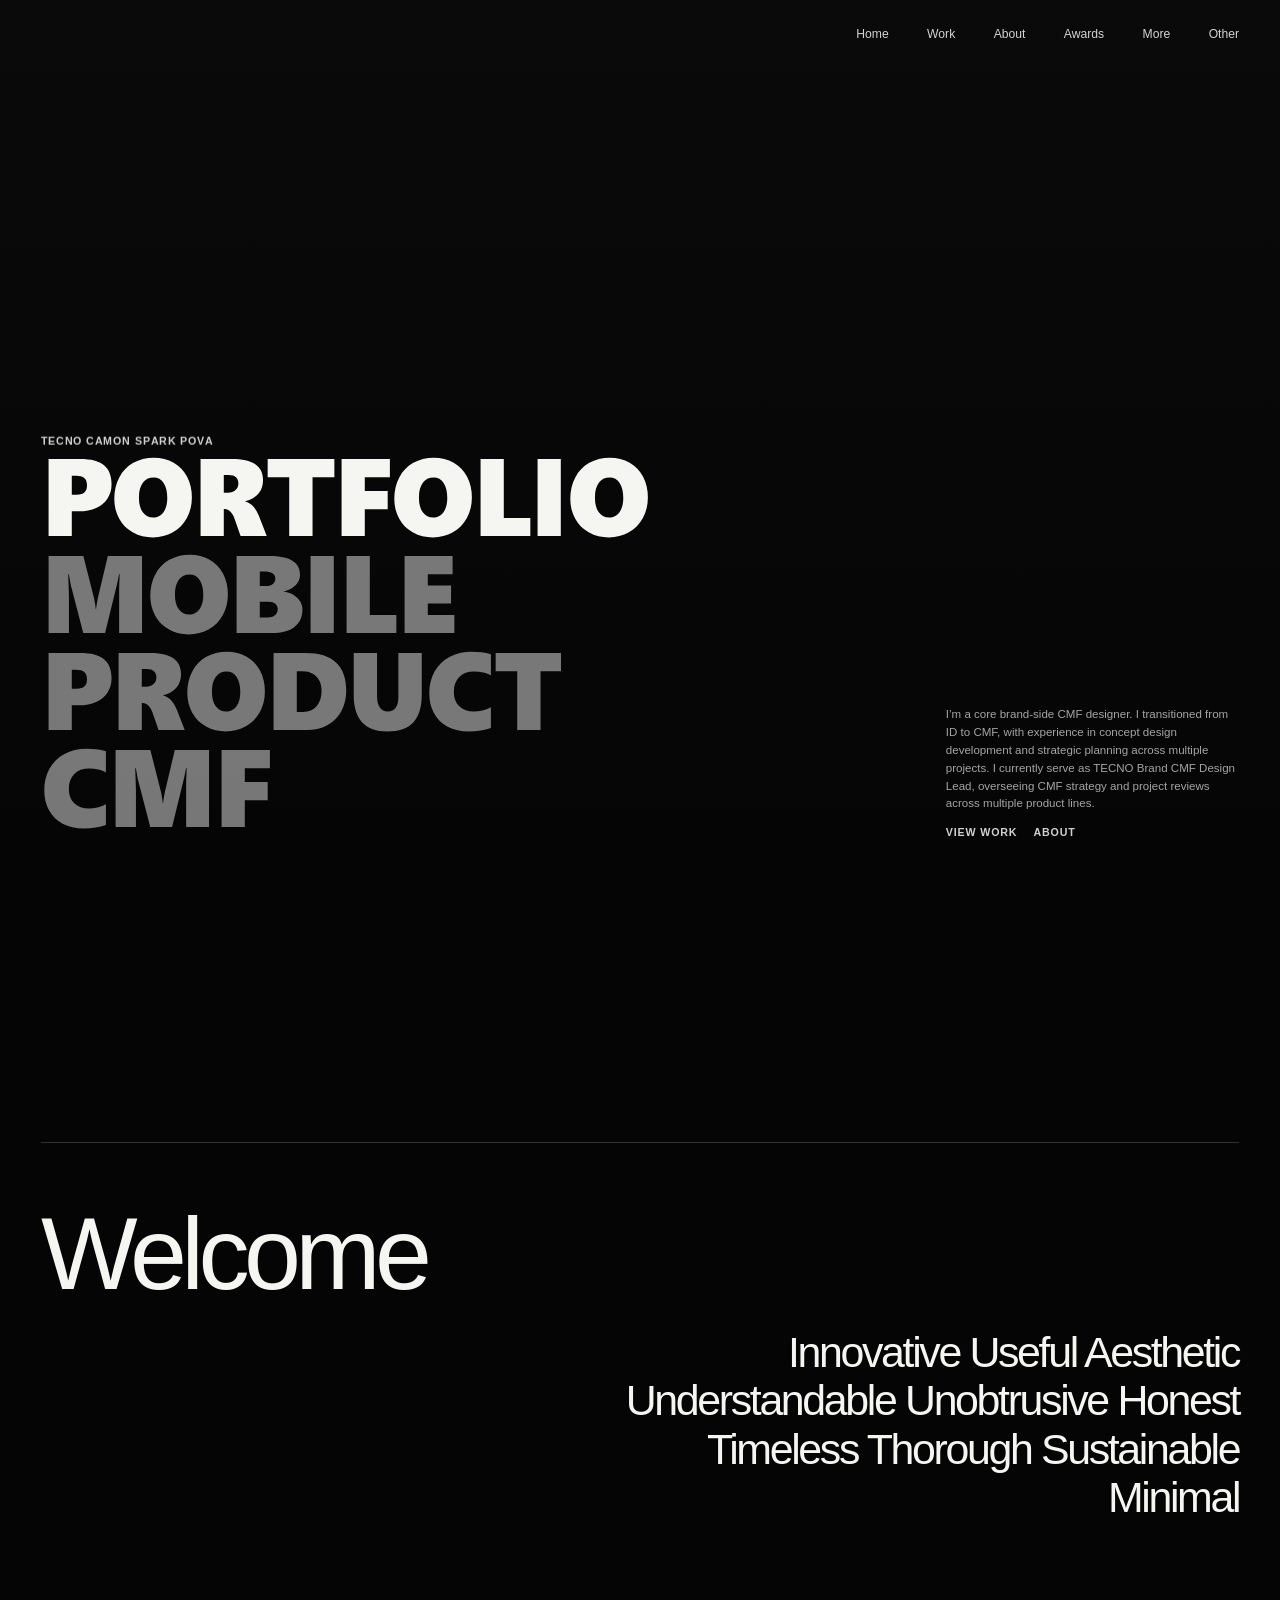
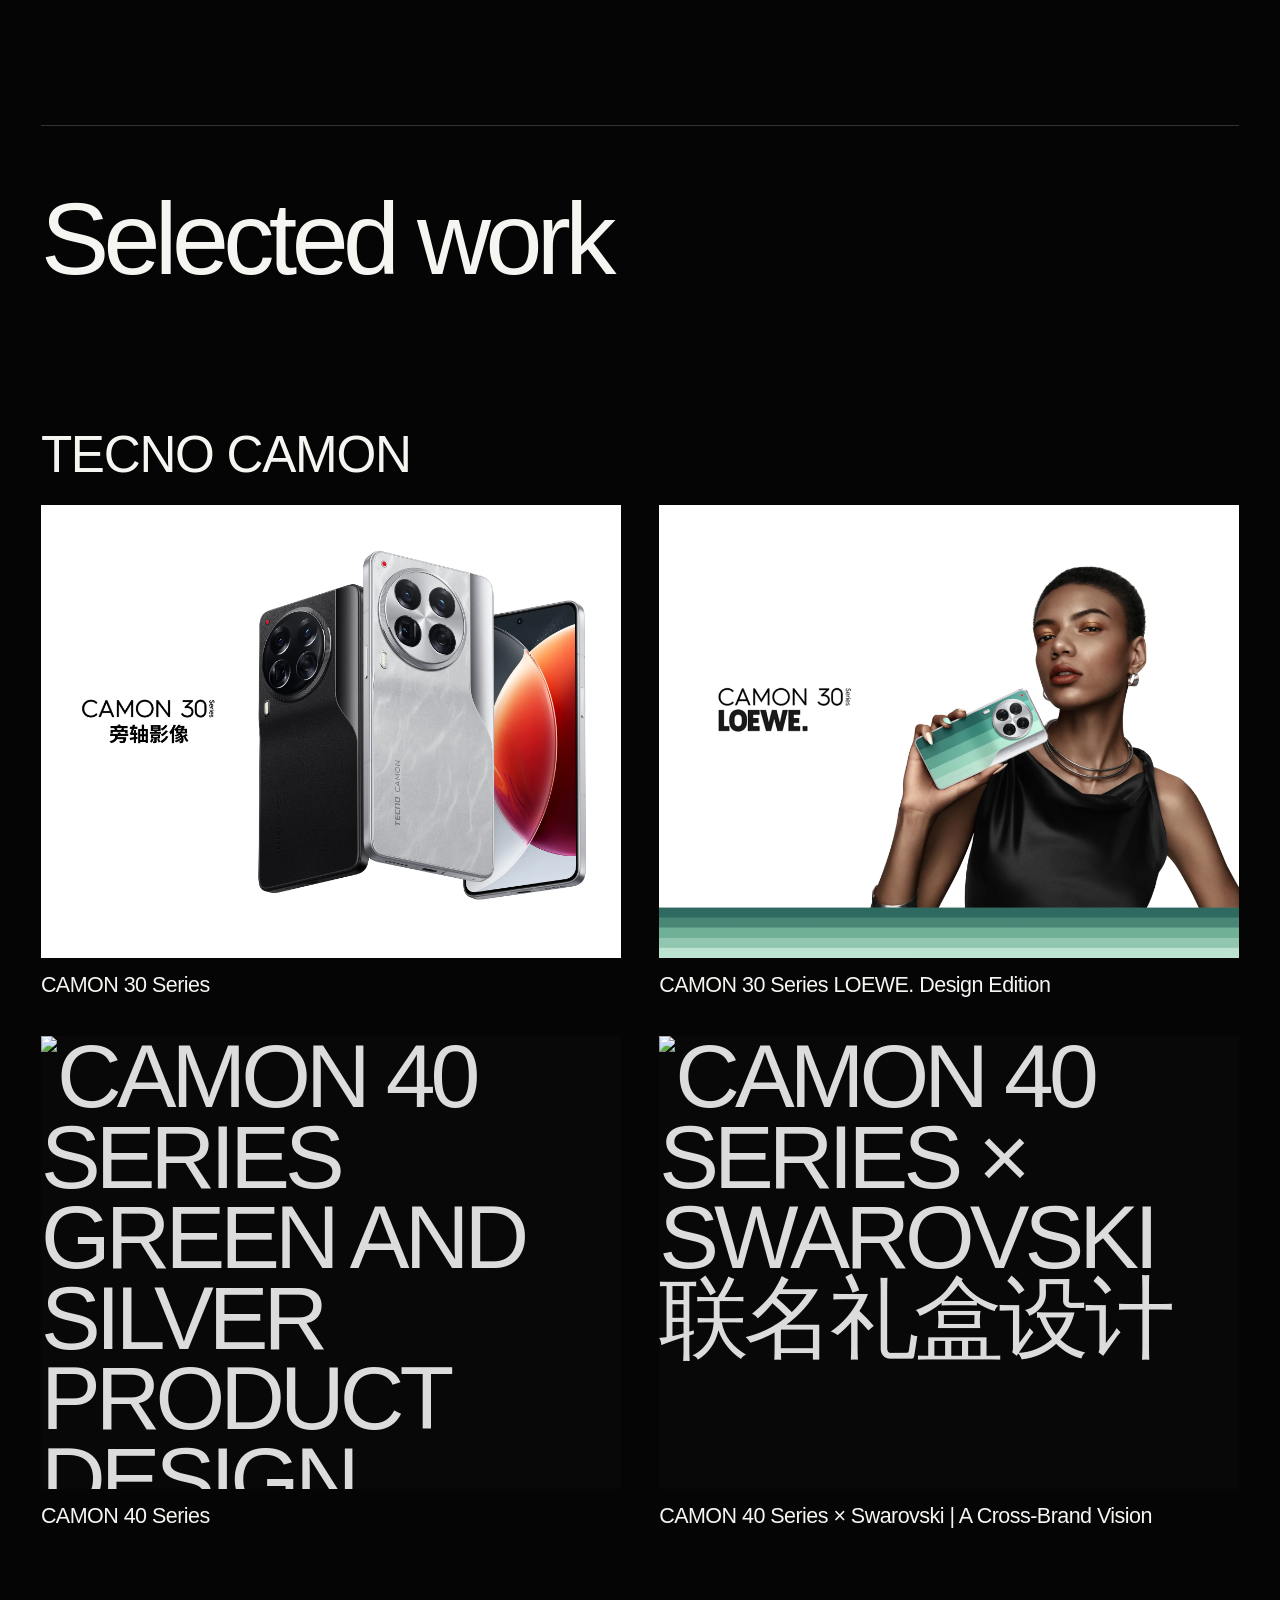
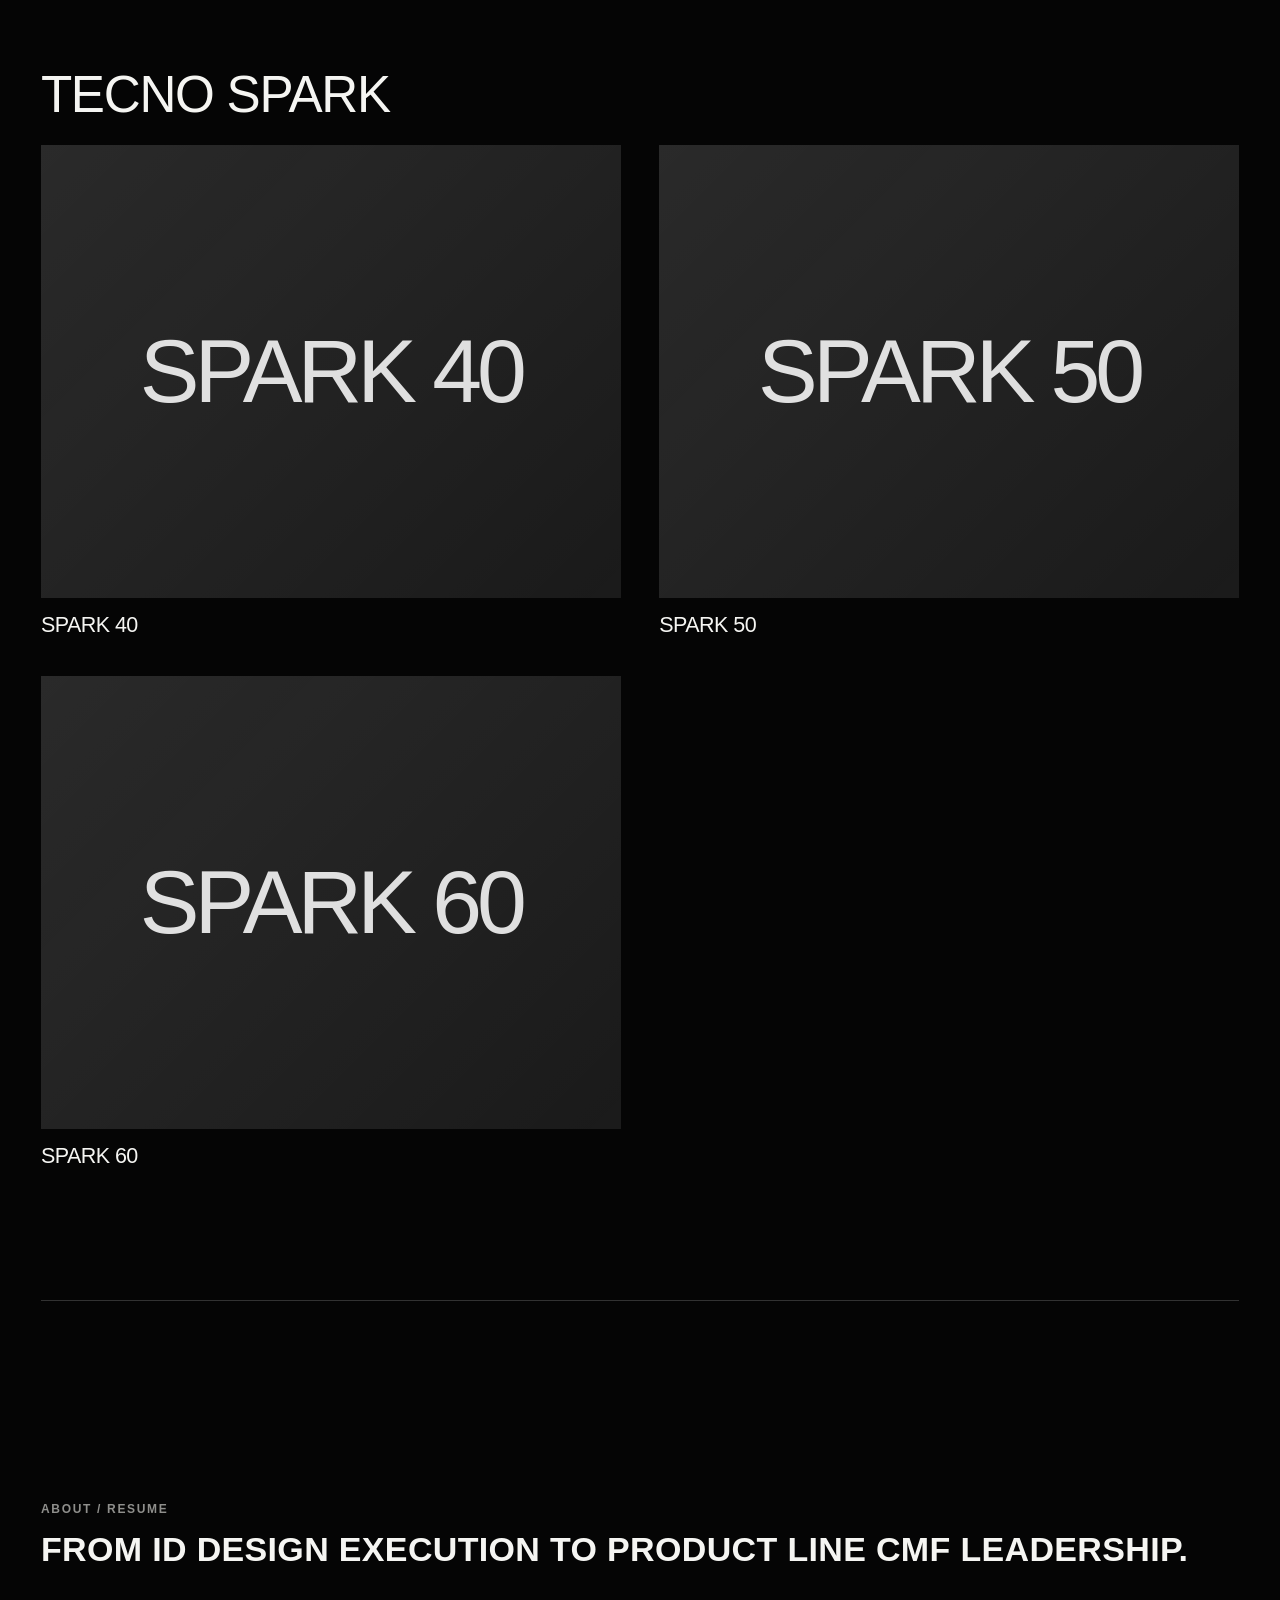
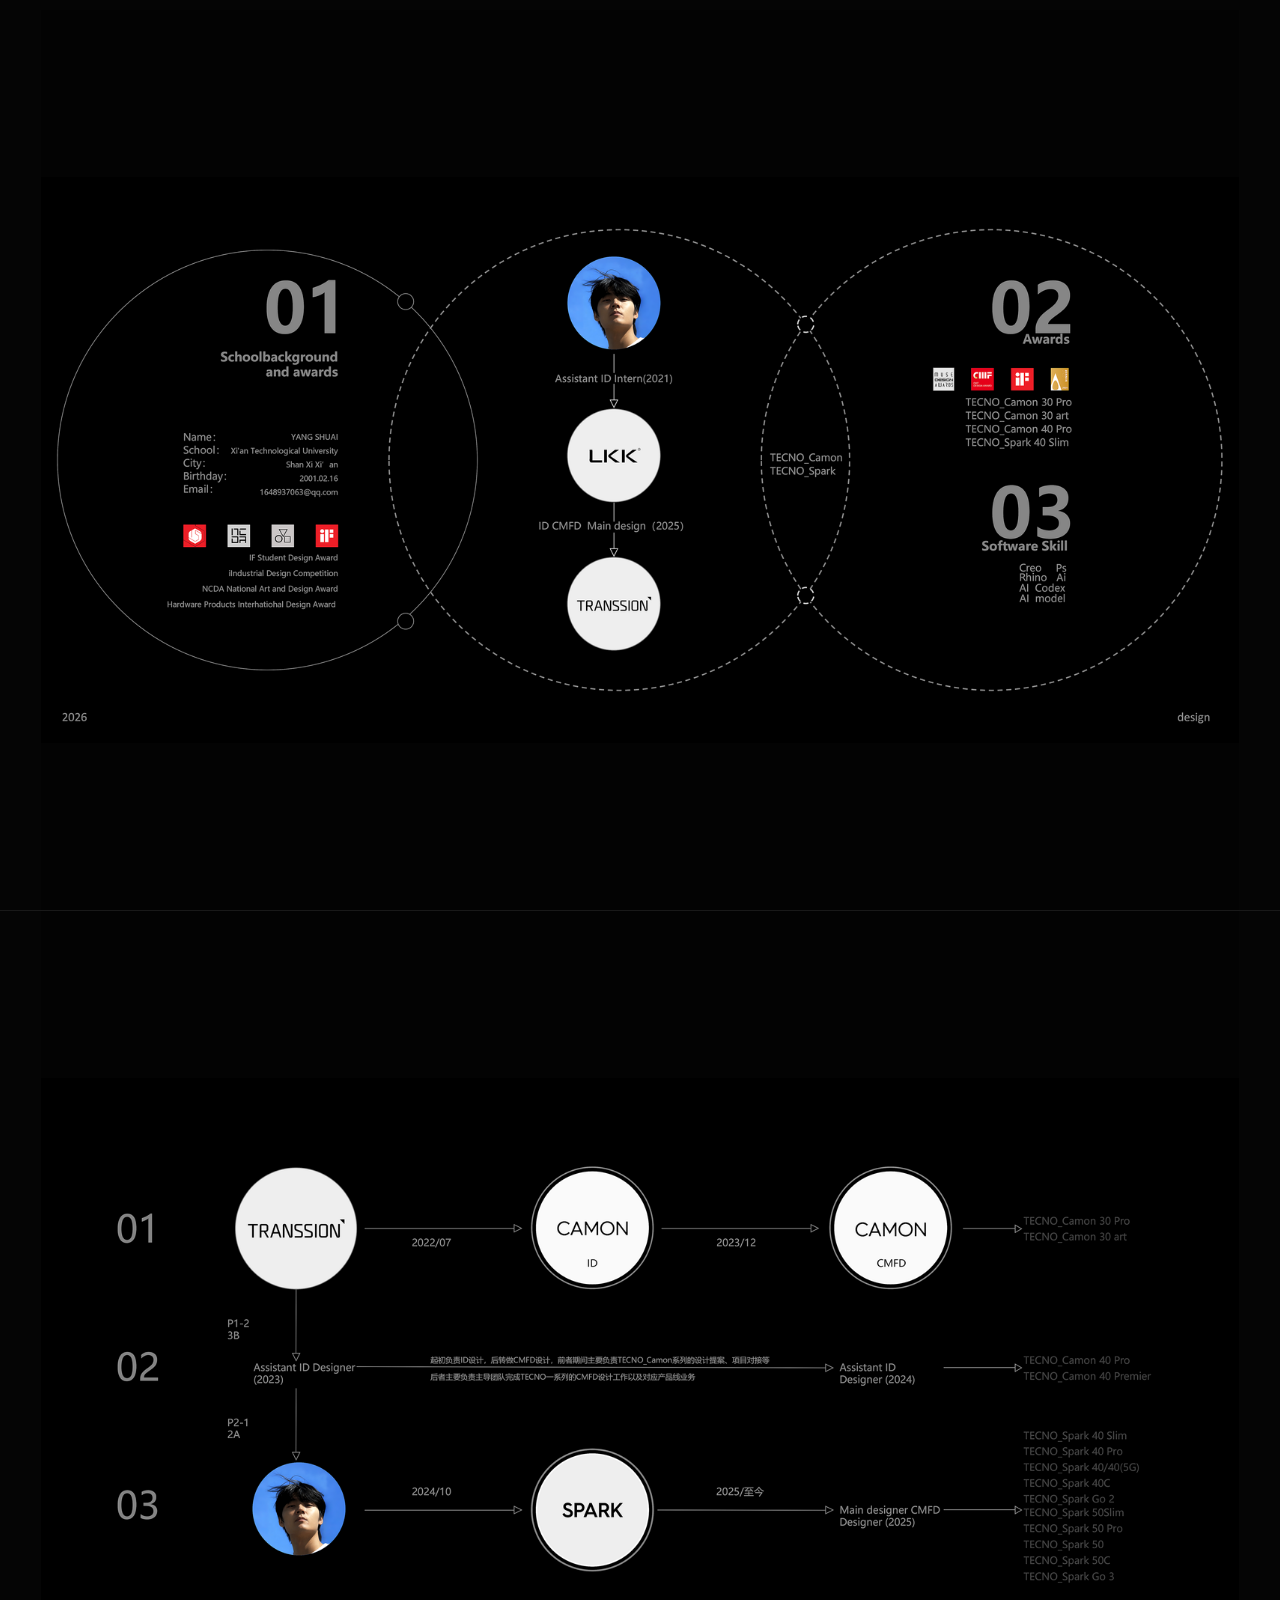
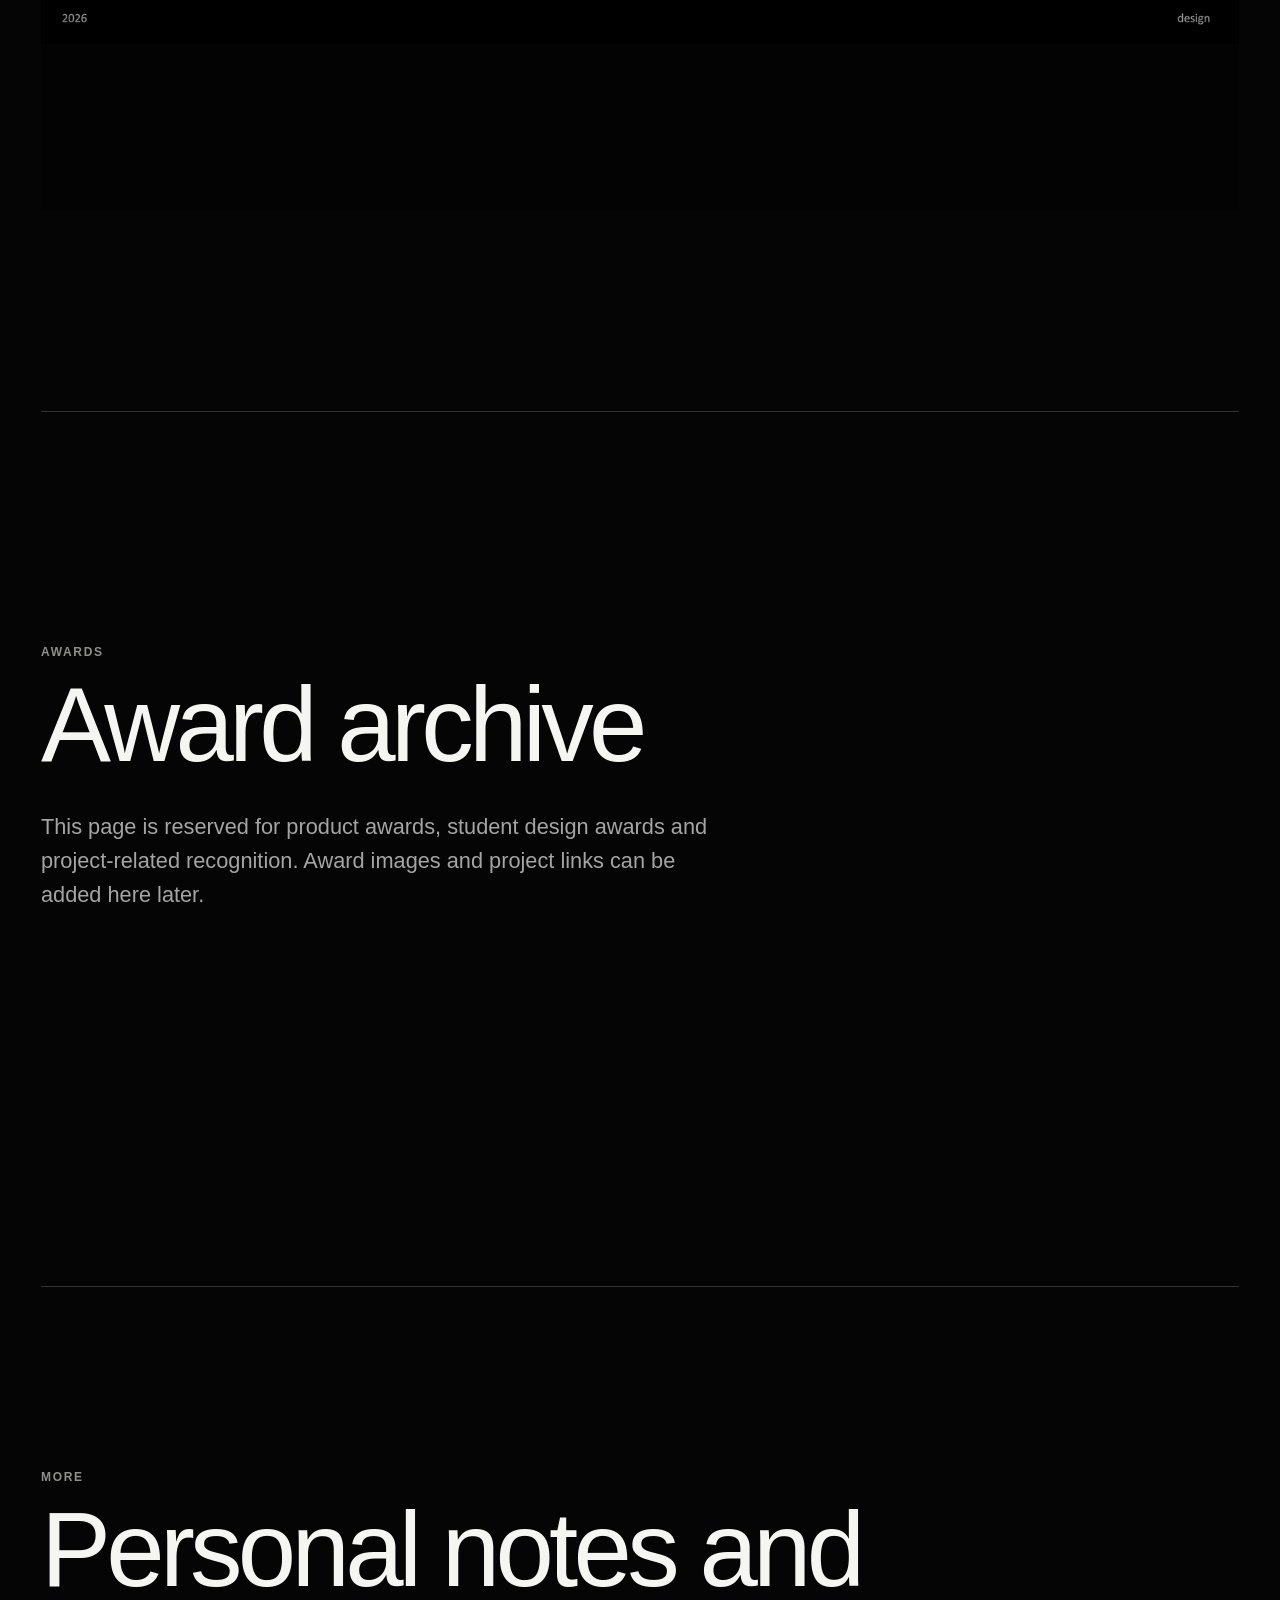
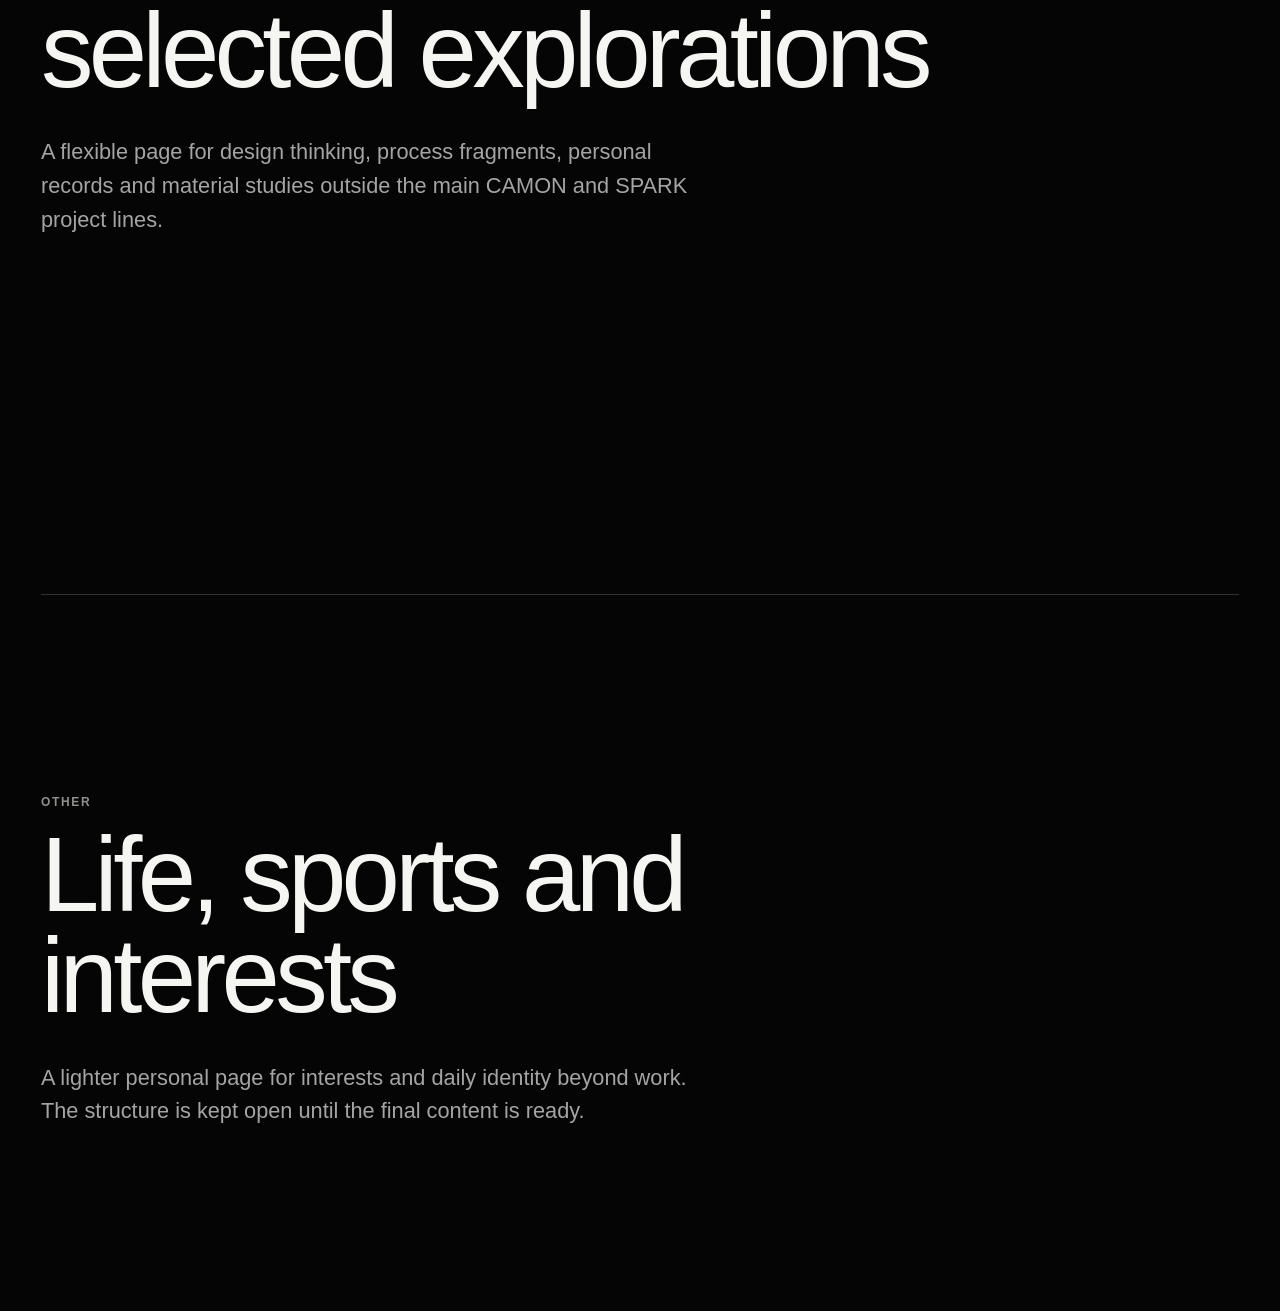
==== commit 9c89b144: "Update portfolio V81 - pages (1/3)" ====
--- a/index.html
+++ b/index.html
@@ -3,17 +3,18 @@
   <head>
     <meta charset="UTF-8" />
     <meta name="viewport" content="width=device-width, initial-scale=1.0" />
-    <link rel="icon" href="data:," />
     <title>Yang Shuai | Mobile Product CMF Lead</title>
     <meta
       name="description"
       content="Yang Shuai portfolio website for mobile product CMF leadership, TECNO CAMON, TECNO SPARK and design exploration."
     />
     <link rel="stylesheet" href="./styles.css?v=20260803-hero-four-lines1" />
-  </head>
+  <link rel="stylesheet" href="./interaction-feedback.css">
+<script src="./interaction-feedback.js" defer></script>
+</head>
   <body>
     <div class="site-shell">
-      <header class="nav">
+      <header class="nav" data-home-nav>
         <a class="brand" href="#hero" aria-label="Back to top">YS / CMF</a>
         <nav class="nav-links" aria-label="Primary navigation">
           <a href="#hero">Home</a>
@@ -27,14 +28,9 @@
 
       <main>
         <section id="hero" class="hero section-dark is-playing">
-          <div class="hero-meta">
-            <span>2026</span>
-            <span>portfolio / design</span>
-          </div>
-
           <div class="hero-sequence" aria-hidden="true">
             <div class="hero-cut-stage">
-              <img fetchpriority="high" decoding="async" src="./assets/hero-sequence/01.webp" alt="" />
+              <img src="./assets/hero-sequence/01.webp" alt="" />
               <img src="./assets/hero-sequence/02.webp" alt="" />
               <img src="./assets/hero-sequence/03.webp" alt="" />
               <img src="./assets/hero-sequence/04.webp" alt="" />
@@ -44,7 +40,7 @@
               <img src="./assets/hero-sequence/08.webp" alt="" />
             </div>
             <div class="hero-column-stage">
-              <img fetchpriority="high" decoding="async" style="--i: 0" src="./assets/hero-sequence/01.webp" alt="" />
+              <img style="--i: 0" src="./assets/hero-sequence/01.webp" alt="" />
               <img style="--i: 1" src="./assets/hero-sequence/02.webp" alt="" />
               <img style="--i: 2" src="./assets/hero-sequence/03.webp" alt="" />
               <img style="--i: 3" src="./assets/hero-sequence/04.webp" alt="" />
@@ -103,7 +99,7 @@
             <div class="work-tile-grid">
               <a class="work-tile work-tile-media" href="./camon30.html" aria-label="CAMON 30 project">
                 <div class="work-tile-visual">
-                  <img loading="lazy" decoding="async" width="2200" height="1716" class="work-tile-poster" src="./assets/work/camon30/CL8_3_preview.webp" alt="CAMON 30 project still" />
+                  <img class="work-tile-poster" src="./assets/work/camon30/CL8_3_preview.webp" alt="CAMON 30 project still" />
                   <video class="work-tile-video" muted loop playsinline preload="none" poster="./assets/work/camon30/CL8_3_preview.webp">
                     <source data-src="./assets/work/camon30/camon30-hover-web.mp4" type="video/mp4" />
                   </video>
@@ -112,7 +108,7 @@
               </a>
               <a class="work-tile work-tile-media" href="./loewe.html" aria-label="CAMON 30 LOEWE Design Edition project">
                 <div class="work-tile-visual">
-                  <img loading="lazy" decoding="async" width="2200" height="1716" class="work-tile-poster" src="./assets/work/camon40/CL8_1_preview.webp" alt="CAMON 30 LOEWE Design Edition project still" />
+                  <img class="work-tile-poster" src="./assets/work/camon40/CL8_1_preview.webp" alt="CAMON 30 LOEWE Design Edition project still" />
                   <video class="work-tile-video" muted loop playsinline preload="none" poster="./assets/work/camon40/CL8_1_preview.webp">
                     <source data-src="./assets/work/camon40/loewe-hover-web.mp4" type="video/mp4" />
                   </video>
@@ -121,12 +117,14 @@
               </a>
               <a class="work-tile work-tile-media work-tile-poster-only" href="./camon40.html" aria-label="CAMON 40 project">
                 <div class="work-tile-visual">
-                  <img class="work-tile-poster" srcset="./assets/work/camon40/camon40-home-main-green5.web-960.webp 960w, ./assets/work/camon40/camon40-home-main-green5.web.webp 1440w" sizes="100vw" src="./assets/work/camon40/camon40-home-main-green5.web.webp" width="3396" height="2879" loading="lazy" decoding="async" alt="CAMON 40 Series green and silver product design" />
+                  <img class="work-tile-poster" src="./assets/work/camon40/camon40-home-pagination-kv-20261027.webp" width="2880" height="2441" loading="lazy" decoding="async" alt="CAMON 40 Series green and silver product design" />
                 </div>
                 <p>CAMON 40 Series</p>
               </a>
-              <a class="work-tile" href="./swarovski.html" aria-label="CAMON 40 Swarovski project">
-                <div class="work-tile-visual">CAMON 40</div>
+              <a class="work-tile work-tile-media work-tile-poster-only" href="./swarovski.html" aria-label="CAMON 40 Swarovski project">
+                <div class="work-tile-visual">
+                  <img class="work-tile-poster" srcset="./assets/work/swarovski/swarovski-home-pagination-kv3-20261103-960.webp 960w, ./assets/work/swarovski/swarovski-home-pagination-kv3-20261103-1600.webp 1600w, ./assets/work/swarovski/swarovski-home-pagination-kv3-20261103.webp 2880w" sizes="(max-width: 760px) 100vw, 50vw" src="./assets/work/swarovski/swarovski-home-pagination-kv3-20261103.webp" width="2880" height="2441" loading="lazy" decoding="async" alt="CAMON 40 Series × Swarovski 联名礼盒设计" />
+                </div>
                 <p>CAMON 40 Series × Swarovski | A Cross-Brand Vision</p>
               </a>
             </div>
@@ -158,11 +156,11 @@
           </div>
 
           <article class="profile-image-page reveal" aria-label="Profile resume page 1">
-            <img loading="lazy" decoding="async" width="7680" height="3628" srcset="./assets/profile/profile-resume-01-enhanced.web-960.webp 960w, ./assets/profile/profile-resume-01-enhanced.web-1600.webp 1600w, ./assets/profile/profile-resume-01-enhanced.web.webp 3840w" sizes="100vw" src="./assets/profile/profile-resume-01-enhanced.web.webp" alt="Profile Resume Page 1" />
+            <img srcset="./assets/profile/profile-resume-01-enhanced.web-960.webp 960w, ./assets/profile/profile-resume-01-enhanced.web-1600.webp 1600w, ./assets/profile/profile-resume-01-enhanced.web.webp 3840w" sizes="100vw" src="./assets/profile/profile-resume-01-enhanced.web.webp" alt="Profile Resume Page 1" />
           </article>
 
           <article class="profile-image-page reveal" aria-label="Profile resume page 2">
-            <img loading="lazy" decoding="async" width="7680" height="3628" srcset="./assets/profile/profile-resume-02-enhanced.web-960.webp 960w, ./assets/profile/profile-resume-02-enhanced.web-1600.webp 1600w, ./assets/profile/profile-resume-02-enhanced.web.webp 3840w" sizes="100vw" src="./assets/profile/profile-resume-02-enhanced.web.webp" alt="Profile Resume Page 2" />
+            <img srcset="./assets/profile/profile-resume-02-enhanced.web-960.webp 960w, ./assets/profile/profile-resume-02-enhanced.web-1600.webp 1600w, ./assets/profile/profile-resume-02-enhanced.web.webp 3840w" sizes="100vw" src="./assets/profile/profile-resume-02-enhanced.web.webp" alt="Profile Resume Page 2" />
           </article>
         </section>
 
@@ -201,6 +199,7 @@
       </main>
     </div>
 
+    <script src="./hero-glyphs.js"></script>
     <script src="./script.js?v=20260629-workmediafix2"></script>
   </body>
 </html>
--- a/styles.css
+++ b/styles.css
@@ -1,4 +1,4 @@
-﻿:root {
+:root {
   --bg: #050505;
   --bg-soft: #0e0e0e;
   --panel: #151515;
@@ -223,6 +223,25 @@
   display: block;
 }
 
+/* Keep the approved desktop headline shapes on every device. */
+.hero h1 .hero-fixed-glyph {
+  position: relative;
+  margin-right: -0.02em;
+  line-height: 0;
+}
+.hero-fixed-glyph svg {
+  display: block;
+  overflow: visible;
+  fill: currentColor;
+}
+.hero-glyph-label {
+  position: absolute;
+  width: 1px;
+  height: 1px;
+  overflow: hidden;
+  clip-path: inset(50%);
+}
+
 .hero h1 > span:nth-child(n + 2) {
   color: rgba(255, 255, 255, 0.46);
 }
@@ -841,7 +860,8 @@
 
 
 
-.hero h1.is-split .hero-char {
+.hero h1.is-split .hero-char,
+.hero .hero-eyebrow-line .hero-char {
   display: inline-block;
   opacity: 0;
   transform: translateY(0.38em) scale(0.96);
@@ -872,7 +892,8 @@
 @media (prefers-reduced-motion: reduce) {
   .hero-sequence,
   .hero-sequence img,
-  .hero h1.is-split .hero-char {
+  .hero h1.is-split .hero-char,
+.hero .hero-eyebrow-line .hero-char {
     animation: none;
     opacity: 1;
     transform: none;
@@ -965,12 +986,32 @@
 .hero h1.is-split > span:nth-child(3) { animation-name: heroLineCutRight; animation-delay: 2.58s; }
 .hero h1.is-split > span:nth-child(4) { animation-name: heroLineCutVertical; animation-delay: 2.70s; }
 
-.hero h1.is-split .hero-char {
+.hero h1.is-split .hero-char,
+.hero .hero-eyebrow-line .hero-char {
   opacity: 0;
   transform: translateY(0.44em) scale(0.94);
   filter: blur(14px);
   animation: heroCharacterReveal 0.58s cubic-bezier(0.18, 0.86, 0.24, 1) forwards;
   animation-delay: calc(2.42s + var(--char-delay, 0ms));
+}
+
+.hero .hero-eyebrow-line {
+  display: inline-block;
+  vertical-align: top;
+  overflow: hidden;
+  clip-path: inset(0 100% 0 0);
+  animation: heroLineCutLeft 0.72s cubic-bezier(0.16, 0.84, 0.22, 1) 2.34s forwards;
+}
+
+@media (prefers-reduced-motion: reduce) {
+  .hero .hero-eyebrow-line,
+  .hero .hero-eyebrow-line .hero-char {
+    animation: none;
+    opacity: 1;
+    transform: none;
+    filter: none;
+    clip-path: none;
+  }
 }
 
 @keyframes refinedSequenceStage {
@@ -1115,8 +1156,10 @@
 .hero:not(.is-playing) .hero-column-stage,
 .hero:not(.is-playing) .hero-column-stage::after,
 .hero:not(.is-playing) .hero-column-stage img,
+.hero:not(.is-playing) .hero-eyebrow-line,
 .hero:not(.is-playing) h1.is-split > span,
-.hero:not(.is-playing) h1.is-split .hero-char {
+.hero:not(.is-playing) h1.is-split .hero-char,
+.hero:not(.is-playing) .hero-eyebrow-line .hero-char {
   animation: none;
 }
 
@@ -1128,12 +1171,14 @@
   opacity: 0;
 }
 
-.hero:not(.is-playing) h1.is-split > span {
+.hero:not(.is-playing) h1.is-split > span,
+.hero:not(.is-playing) .hero-eyebrow-line {
   clip-path: inset(0 0 0 0);
   transform: none;
 }
 
-.hero:not(.is-playing) h1.is-split .hero-char {
+.hero:not(.is-playing) h1.is-split .hero-char,
+.hero:not(.is-playing) .hero-eyebrow-line .hero-char {
   opacity: 1;
   transform: none;
   filter: none;
@@ -1846,14 +1891,15 @@
 
 /* Stockholm Design Lab inspired Work index, adapted to black background. */
 .work-index {
-  padding: 128px var(--page-gutter) 148px;
+  --page-gutter: min(3.194444vw, 72px);
+  padding: min(8.888889vw, 128px) var(--page-gutter) min(10.277778vw, 148px);
   background: #050505;
   color: var(--text);
 }
 
 .work-heading {
   width: 100%;
-  margin: 0 0 clamp(64px, 10vw, 128px);
+  margin: 0 0 min(10vw, 128px);
 }
 
 .work-heading h2 {
@@ -1866,7 +1912,7 @@
 }
 
 .work-series {
-  margin-top: clamp(84px, 11vw, 148px);
+  margin-top: min(11vw, 148px);
 }
 
 .work-series:first-of-type {
@@ -1874,8 +1920,8 @@
 }
 
 .work-series h3 {
-  margin: 0 0 28px;
-  font-size: clamp(28px, 4vw, 58px);
+  margin: 0 0 min(1.944444vw, 28px);
+  font-size: min(4vw, 58px);
   font-weight: 500;
   line-height: 1;
   letter-spacing: -0.025em;
@@ -1884,7 +1930,7 @@
 .work-tile-grid {
   display: grid;
   grid-template-columns: repeat(2, minmax(0, 1fr));
-  gap: clamp(22px, 3vw, 42px);
+  gap: clamp(12px, 3vw, 42px);
 }
 
 .work-tile {
@@ -1901,7 +1947,7 @@
     linear-gradient(135deg, rgba(255, 255, 255, 0.09), rgba(255, 255, 255, 0.025)),
     #151515;
   color: rgba(255, 255, 255, 0.86);
-  font-size: clamp(42px, 7vw, 112px);
+  font-size: min(7vw, 112px);
   font-weight: 500;
   letter-spacing: -0.055em;
   line-height: 0.9;
@@ -1914,7 +1960,7 @@
 }
 
 .work-tile p {
-  margin: 18px 0 0;
+  margin: min(1.25vw, 18px) 0 0;
   color: var(--text);
   font-size: clamp(22px, 2.4vw, 36px);
   font-weight: 400;
@@ -1977,13 +2023,6 @@
     padding-right: var(--page-gutter);
   }
 
-  .work-tile-grid {
-    grid-template-columns: 1fr;
-  }
-
-  .work-tile-visual {
-    aspect-ratio: 1.18 / 1;
-  }
 }
 
 .work-heading + .work-series {
@@ -2000,7 +2039,7 @@
 .work-welcome h2 {
   margin: 0;
   max-width: none;
-  font-size: clamp(58px, 8vw, 112px);
+  font-size: min(8vw, 112px);
   font-weight: 500;
   line-height: 0.96;
   letter-spacing: -0.055em;
@@ -2076,14 +2115,14 @@
   align-items: flex-end;
   justify-self: auto;
   width: min(100%, 940px);
-  margin: clamp(18px, 2vw, 28px) 0 0 auto;
+  margin: min(2vw, 28px) 0 0 auto;
   text-align: right;
 }
 
 .design-principles p {
   width: auto;
   max-width: 100%;
-  font-size: clamp(26px, 3.35vw, 54px);
+  font-size: min(3.35vw, 54px);
   line-height: 1.08;
   text-align: right;
   white-space: nowrap;
@@ -2105,7 +2144,7 @@
 /* Bring the Work divider closer to the Selected Work label. */
 .work-index::before {
   margin-top: clamp(46px, 6vw, 82px);
-  margin-bottom: clamp(36px, 5vw, 62px);
+  margin-bottom: min(5vw, 62px);
 }
 
 /* Move Selected Work into the project list start. */
@@ -2114,14 +2153,14 @@
 }
 
 .selected-work-heading {
-  margin: clamp(92px, 12vw, 156px) 0 clamp(46px, 5vw, 72px);
-  padding-top: clamp(42px, 5vw, 68px);
+  margin: min(12vw, 156px) 0 min(5vw, 72px);
+  padding-top: min(5vw, 68px);
   border-top: 1px solid rgba(255, 255, 255, 0.18);
 }
 
 .selected-work-heading h2 {
   margin: 0;
-  font-size: clamp(58px, 8vw, 112px);
+  font-size: min(8vw, 112px);
   font-weight: 500;
   line-height: 0.96;
   letter-spacing: -0.055em;
@@ -2129,11 +2168,11 @@
 
 /* Lower both Work divider lines. */
 .work-index::before {
-  margin-top: clamp(86px, 10vw, 140px);
+  margin-top: min(10vw, 140px);
 }
 
 .selected-work-heading {
-  margin-top: clamp(126px, 16vw, 220px);
+  margin-top: min(16vw, 220px);
 }
 
 /* Work tile media: static poster by default, muted loop video on hover. */
@@ -2200,12 +2239,47 @@
 
 /* Reduce TECNO CAMON project subtitles by 30%. */
 .work-series:first-of-type .work-tile p {
-  font-size: clamp(15px, 1.68vw, 25px);
+  font-size: min(1.68vw, 25px);
 }
 
 /* Reduce all Work project subtitles consistently. */
 .work-tile p {
-  font-size: clamp(15px, 1.68vw, 25px);
+  font-size: min(1.68vw, 25px);
+}
+
+/* Narrow Work returns to the single-column reference layout. */
+@media (max-width: 760px) {
+  .work-tile-grid {
+    grid-template-columns: minmax(0, 1fr);
+  }
+
+  .work-tile-visual {
+    aspect-ratio: 1.18 / 1;
+  }
+
+  .work-tile p,
+  .work-series:first-of-type .work-tile p {
+    font-size: clamp(15px, 1.68vw, 25px);
+  }
+}
+
+/* Home navigation fades away after leaving the top of the page. */
+.nav[data-home-nav] {
+  --nav-fade-duration: 1.5s;
+  opacity: 1;
+  visibility: visible;
+  transition: opacity var(--nav-fade-duration) linear, visibility 0s;
+}
+
+.nav[data-home-nav].is-home-nav-hidden {
+  opacity: 0;
+  visibility: hidden;
+  pointer-events: none;
+  transition: opacity var(--nav-fade-duration) linear, visibility 0s var(--nav-fade-duration);
+}
+
+@media (prefers-reduced-motion: reduce) {
+  .nav[data-home-nav] { --nav-fade-duration: 0.15s; }
 }
 
 /* Global alignment refinement: clean top nav and full-width Hero grid. */
@@ -2318,7 +2392,8 @@
 }
 
 .hero h1.is-split > span,
-.hero h1.is-split .hero-char {
+.hero h1.is-split .hero-char,
+.hero .hero-eyebrow-line .hero-char {
   text-align: left;
 }
 
@@ -7540,18 +7615,37 @@
   }
 }
 
-/* Hero four-line invariant and bottom-baseline lock - 2026-08-03 */
+/* Hero uses one scale for both text columns; retain the four-line desktop composition. */
+.hero {
+  --hero-unit: min(calc(100vw / 1440), 1.4373385px);
+  --page-gutter: min(3.194444vw, 72px);
+  display: flex;
+  flex-direction: column;
+  min-height: max(100svh, calc(950.1953125 * var(--hero-unit)));
+  padding: max(42px, calc(42 * var(--hero-unit))) var(--page-gutter) calc(70 * var(--hero-unit));
+}
+
+.hero-meta {
+  padding-top: clamp(28px, 3vw, 46px);
+  font-size: 11px;
+}
+
 .hero-grid {
+  flex: 1;
+  min-height: 0;
+  grid-template-columns: minmax(0, 1fr) calc(360 * var(--hero-unit));
+  gap: calc(40 * var(--hero-unit));
   align-items: end;
 }
 
 .hero-copy,
 .hero-panel {
+  min-width: 0;
   align-self: end;
 }
 
 .hero h1 {
-  font-size: clamp(28px, 8.6vw, 178px);
+  font-size: calc(123.84 * var(--hero-unit));
 }
 
 .hero h1 > span,
@@ -7564,29 +7658,58 @@
   word-break: keep-all;
 }
 
-@media (max-width: 760px) {
-  .hero-grid {
-    grid-template-columns: minmax(0, 58fr) minmax(0, 42fr);
-    gap: 12px;
-    align-items: end;
+.hero-copy .eyebrow {
+  font-size: calc(12 * var(--hero-unit));
+  margin-bottom: calc(16 * var(--hero-unit));
+  transform: translateY(calc(12 * var(--hero-unit)));
+}
+
+.hero-panel {
+  width: calc(330 * var(--hero-unit));
+  max-width: 100%;
+  justify-self: end;
+}
+
+.hero-panel p {
+  font-size: calc(13 * var(--hero-unit));
+}
+
+.hero-actions {
+  gap: calc(18 * var(--hero-unit));
+  margin-top: calc(14 * var(--hero-unit));
+}
+
+.hero-actions a {
+  font-size: calc(12 * var(--hero-unit));
+}
+
+/* Narrow Hero: larger title, followed by right-aligned copy with one scaled gap. */
+@media (max-width: 980px) {
+  .hero-grid {
+    flex: 1 0 auto;
+    grid-template-columns: minmax(0, 1fr);
+    grid-template-rows: auto auto;
+    align-content: end;
+    row-gap: calc(60 * var(--hero-unit));
+    column-gap: 0;
   }
 
   .hero-copy,
   .hero-panel {
-    align-self: end;
+    grid-column: 1;
   }
 
   .hero h1 {
-    font-size: clamp(28px, 8.6vw, 64px);
-  }
-
-  .hero-panel {
-    width: 100%;
-    max-width: none;
-    justify-self: stretch;
-  }
-}
-
+    font-size: calc(198.144 * var(--hero-unit));
+  }
+
+  .hero-copy .eyebrow {
+    font-size: calc(19.2 * var(--hero-unit));
+    margin-bottom: calc(25.6 * var(--hero-unit));
+    transform: translateY(calc(19.2 * var(--hero-unit)));
+  }
+}
+
 /* CAMON 30 conservative Impeccable polish - 2026-08-10 */
 .camon30-restored .camon-page-title {
   position: absolute;
--- a/interaction-feedback.css
+++ b/interaction-feedback.css
@@ -0,0 +1,70 @@
+/* Shared press feedback; content artboards keep their existing layout. */
+.work-tile .work-tile-visual {
+  transition: transform 140ms ease-out, filter 140ms ease-out, opacity 140ms ease-out;
+  transform-origin: center;
+}
+.work-tile.work-tile:is(:active, .is-pressed) .work-tile-visual {
+  transform: scale(.985);
+  filter: brightness(.8);
+}
+.work-tile:focus-visible {
+  outline: 2px solid currentColor;
+  outline-offset: 5px;
+}
+html[data-project] :is(.site-header a, .camon-opening-nav a, .footer-back, .footer-next, .footer-contact a, .camon-home-fab) {
+  transition: opacity 100ms ease-out, background-color 100ms ease-out, scale 100ms ease-out;
+  -webkit-tap-highlight-color: transparent;
+  touch-action: manipulation;
+}
+html[data-project] :is(.site-header a, .camon-opening-nav a, .footer-back, .footer-next, .footer-contact a, .camon-home-fab):not([aria-disabled="true"]):is(:active, .is-pressed) {
+  opacity: .55;
+  background-color: rgba(128,128,128,.18);
+  scale: .96;
+}
+html[data-project] .footer-next[aria-disabled="true"] {
+  cursor: default;
+  opacity: .45;
+}
+html[data-project] :is(.site-header a, .camon-opening-nav a, .footer-back, .footer-next, .footer-contact a, .camon-home-fab):focus-visible {
+  outline: calc(2px * var(--project-ui-inverse, 1)) solid currentColor;
+  outline-offset: calc(3px * var(--project-ui-inverse, 1));
+}
+@media (max-width: 980px) {
+  html[data-project] :is(.site-header, .camon-opening-nav) {
+    padding-inline: calc(16px * var(--project-ui-inverse, 1));
+  }
+  html[data-project] :is(.site-header a, .camon-opening-nav a, .footer-back, .footer-next) {
+    font-size: calc(14px * var(--project-ui-inverse, 1));
+    line-height: 1.25;
+    min-height: calc(44px * var(--project-ui-inverse, 1));
+    min-width: calc(48px * var(--project-ui-inverse, 1));
+  }
+  html[data-project] :is(.site-header, .camon-opening-nav) nav > a:last-child {
+    justify-content: flex-end;
+  }
+  html[data-project] .project-footer .footer-meta {
+    margin-inline: max(0px, calc(16px * var(--project-ui-inverse, 1) - var(--project-unit) * 21.6));
+  }
+  html[data-project] .project-footer .footer-contact {
+    font-size: calc(12px * var(--project-ui-inverse, 1));
+    line-height: 1.5;
+  }
+  html[data-project] .footer-contact a {
+    display: inline-flex;
+    align-items: center;
+    min-height: 0;
+  }
+  html[data-project] .camon-home-fab {
+    font-size: 14px;
+    min-height: 44px;
+    min-width: 52px;
+  }
+}
+@media (prefers-reduced-motion: reduce) {
+  .work-tile .work-tile-visual,
+  html[data-project] :is(.site-header a, .camon-opening-nav a, .footer-back, .footer-next, .footer-contact a, .camon-home-fab) {
+    transition: none;
+  }
+  .work-tile.work-tile:is(:active, .is-pressed) .work-tile-visual { transform: none; }
+  html[data-project] :is(.site-header a, .camon-opening-nav a, .footer-back, .footer-next, .footer-contact a, .camon-home-fab):not([aria-disabled="true"]):is(:active, .is-pressed) { scale: none; }
+}
